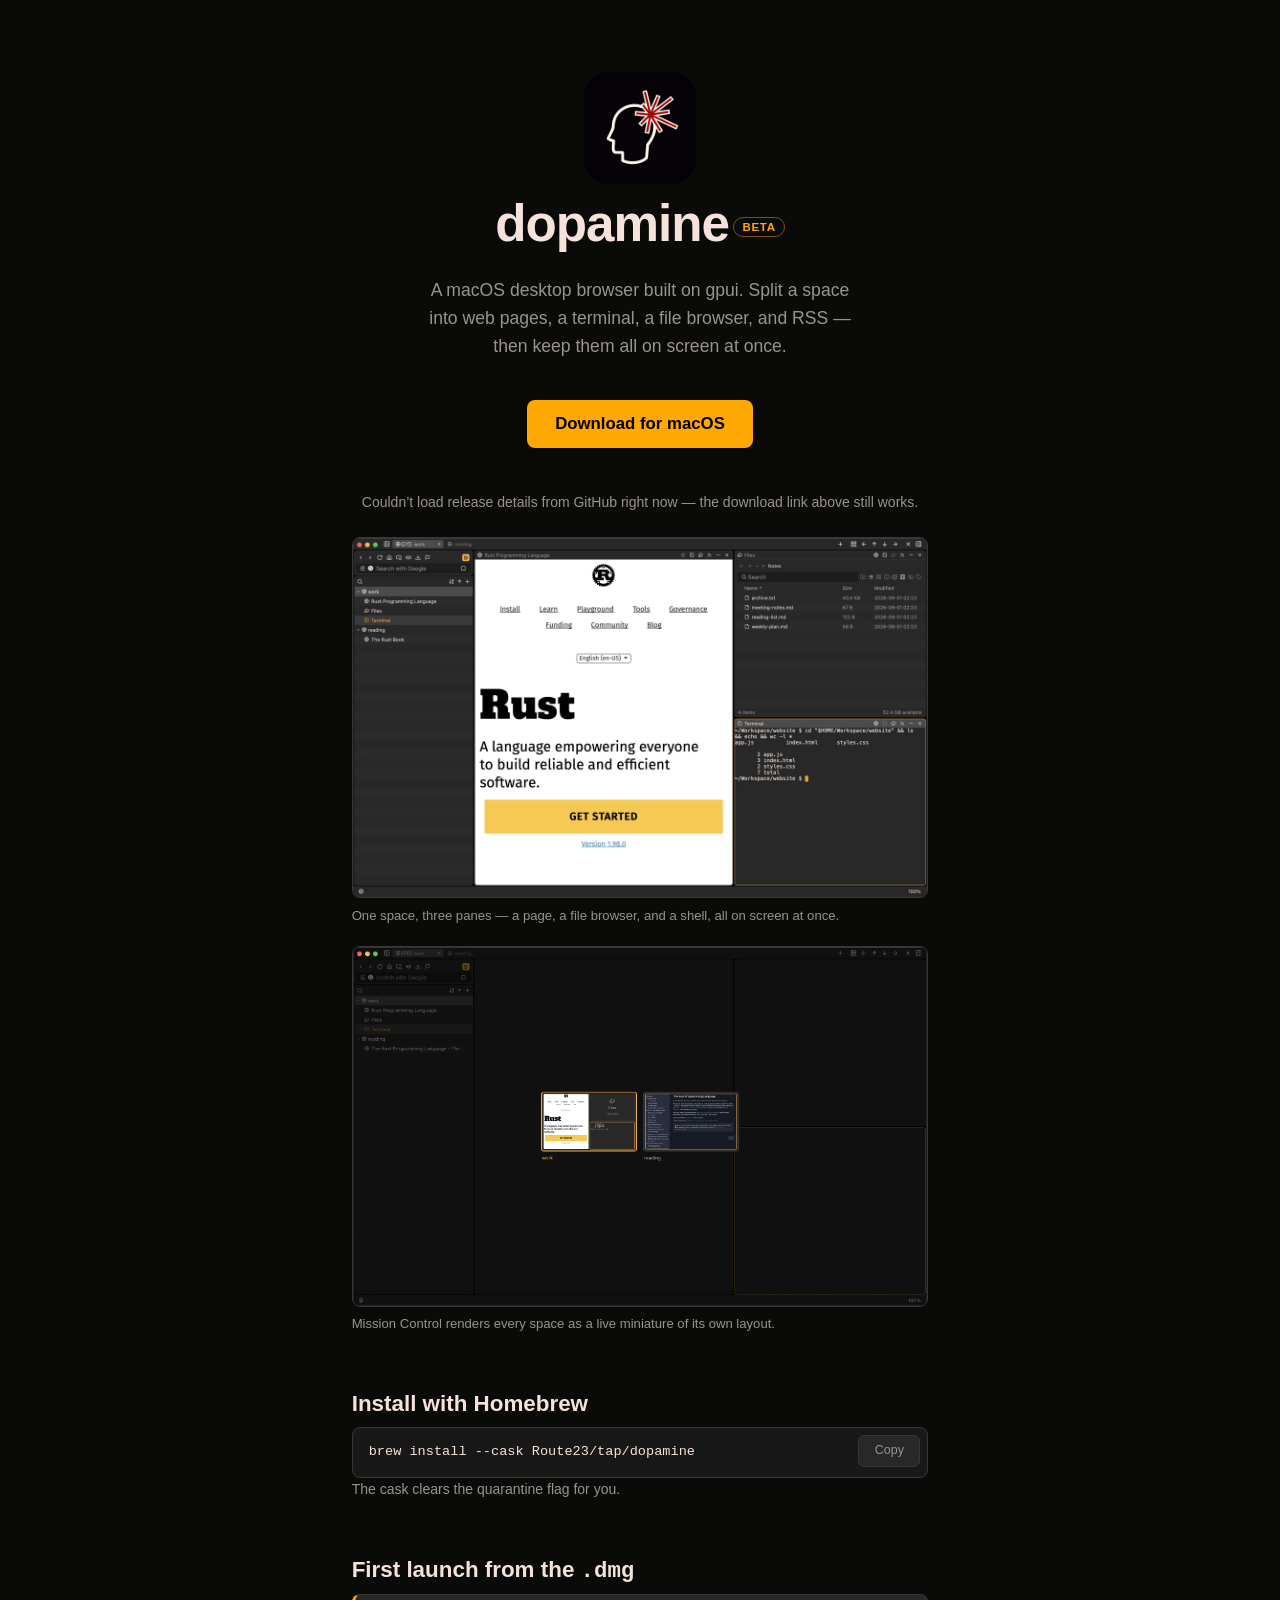
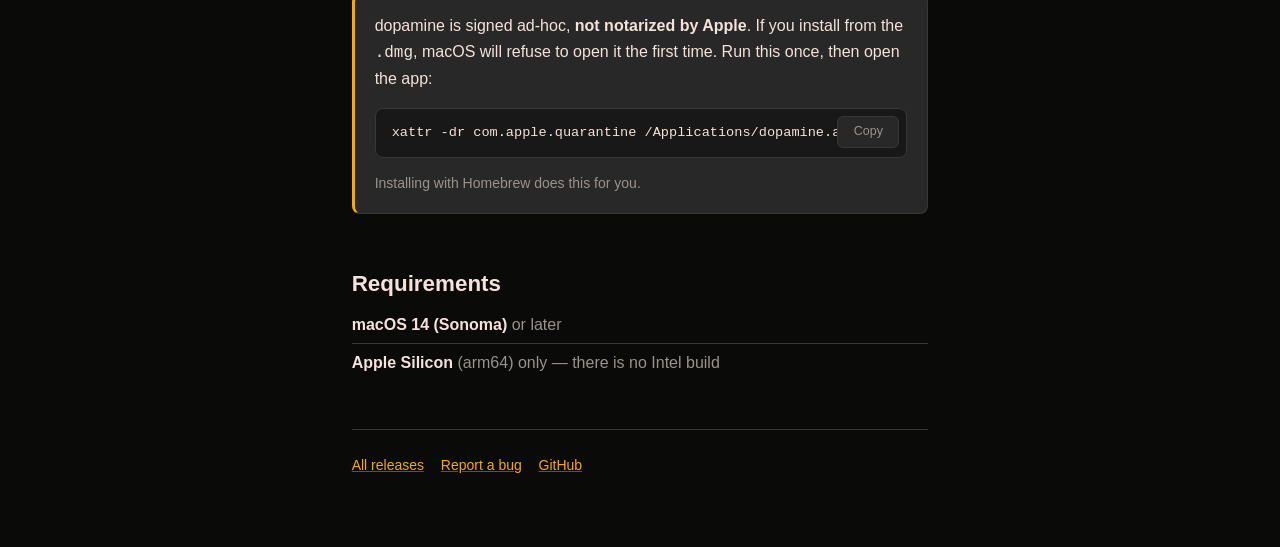
==== index.html @ 509b4db9 "配布サイトと README GitHub Pages で `main` / (root) から配る 2 ページ構成のサイト。 ビルド工程なし・依存なし・CDN なし —— origin の外へ出るリク" ====
<!DOCTYPE html>
<html lang="en">
<head>
<meta charset="utf-8">
<meta name="viewport" content="width=device-width, initial-scale=1">
<meta name="color-scheme" content="dark">
<title>dopamine — a macOS browser with panes, spaces, files, and a terminal</title>
<meta name="description" content="dopamine is a macOS desktop browser built on gpui. Split a space into web pages, a terminal, a file browser, and RSS. Apple Silicon, macOS 14+.">
<link rel="icon" href="./assets/favicon.png" sizes="64x64">
<link rel="apple-touch-icon" href="./assets/apple-touch-icon.png">
<meta property="og:title" content="dopamine">
<meta property="og:description" content="A macOS desktop browser built on gpui — split a space into web pages, a terminal, a file browser, and RSS.">
<meta property="og:image" content="https://route23.github.io/dopamine-releases/assets/dopamine.png">
<meta property="og:url" content="https://route23.github.io/dopamine-releases/">
<meta property="og:type" content="website">
<link rel="stylesheet" href="./assets/styles.css">
<script src="./assets/app.js" defer></script>
</head>
<body>

<main class="wrap">

  <header class="hero">
    <img class="hero__icon" src="./assets/dopamine.png" width="512" height="512" alt="">
    <h1>dopamine<span class="chip chip--beta">beta</span></h1>
    <p class="hero__tagline">
      A macOS desktop browser built on gpui. Split a space into web pages, a
      terminal, a file browser, and RSS — then keep them all on screen at once.
    </p>
  </header>

  <!--
    ダウンロードリンクは **ここに書いてある状態で既に動く**。
    assets/app.js は href とラベルを上書きするだけで、失敗しても
    このリンクはそのまま残る（JS 無効・レート制限・オフラインでも押せる）。
  -->
  <div class="download">
    <a id="download-primary" class="btn-primary"
       href="https://github.com/Route23/dopamine-releases/releases/latest">
      Download for macOS
    </a>
    <p id="download-meta" class="download__meta"></p>
    <p class="status" data-degraded-note hidden>
      Couldn’t load release details from GitHub right now — the download link above still works.
    </p>
  </div>

  <section class="shots">
    <figure>
      <img src="./assets/shots/panes.webp" width="2400" height="1500" loading="eager" decoding="async"
           alt="A dopamine window split into three panes: a web page showing rust-lang.org on the left, and on the right a file browser listing a Notes folder stacked above a terminal running a shell.">
      <figcaption>One space, three panes — a page, a file browser, and a shell, all on screen at once.</figcaption>
    </figure>
    <figure>
      <img src="./assets/shots/mission-control.webp" width="1800" height="1125" loading="lazy" decoding="async"
           alt="Mission Control in dopamine: two space cards side by side, each rendering a live miniature of its own pane layout.">
      <figcaption>Mission Control renders every space as a live miniature of its own layout.</figcaption>
    </figure>
  </section>

  <h2>Install with Homebrew</h2>
  <div class="cmd">
    <pre><code>brew install --cask Route23/tap/dopamine</code></pre>
    <button type="button" class="cmd__copy">Copy</button>
  </div>
  <p class="small muted">The cask clears the quarantine flag for you.</p>

  <h2>First launch from the <code>.dmg</code></h2>
  <div class="card callout">
    <p>
      dopamine is signed ad-hoc, <b>not notarized by Apple</b>. If you install
      from the <code>.dmg</code>, macOS will refuse to open it the first time.
      Run this once, then open the app:
    </p>
    <div class="cmd">
      <pre><code>xattr -dr com.apple.quarantine /Applications/dopamine.app</code></pre>
      <button type="button" class="cmd__copy">Copy</button>
    </div>
    <p class="small muted" style="margin-top:1em;margin-bottom:0">
      Installing with Homebrew does this for you.
    </p>
  </div>

  <h2>Requirements</h2>
  <ul class="reqs">
    <li><b>macOS 14 (Sonoma)</b> or later</li>
    <li><b>Apple Silicon</b> (arm64) only — there is no Intel build</li>
  </ul>

  <footer class="site-footer">
    <a href="./releases.html">All releases</a>
    <a href="https://github.com/Route23/dopamine-issues/issues">Report a bug</a>
    <a href="https://github.com/Route23/dopamine-releases">GitHub</a>
  </footer>

</main>

</body>
</html>
---- assets/styles.css ----
/* dopamine — distribution site
 *
 * 色は dopamine 本体の DOPAMINE_DARK（crates/core/src/palette.rs の THEMES[0]）
 * をそのまま写している。**値を勝手に変えないこと** —— 本体を変えたらここも直す。
 *
 * ダークに意図して振り切っている（prefers-color-scheme で分岐しない）。
 * DOPAMINE_DARK は本体の既定テーマそのものなので、明るいサイトが暗いアプリを
 * 案内するのは製品の見た目を偽ることになる。
 */

:root {
  color-scheme: dark;

  --window-bg:  #0a0a09;
  --surface:    #282828;
  --recessed:   #181818;
  --border:     #373736;
  --hover:      #3a3a3d;
  --fg:         #f5e2da;
  --muted-fg:   #9a938c;
  /* --dim-fg は --surface の上で 3.4:1 = AA 不合格。カードの中の本文には使わない。 */
  --dim-fg:     #7a7a77;
  --accent:     #ffa703;
  /* 本体の palette.rs が明記しているとおり **黒**。白ではない。 */
  --on-accent:  #000000;
  --accent-hover: color-mix(in srgb, var(--accent) 88%, #fff);

  --radius: 8px;
  --font: -apple-system, BlinkMacSystemFont, "Segoe UI", Roboto, Helvetica, Arial, sans-serif;
  --mono: ui-monospace, SFMono-Regular, Menlo, Consolas, monospace;
}

*, *::before, *::after { box-sizing: border-box; }

html { -webkit-text-size-adjust: 100%; }

body {
  margin: 0;
  background: var(--window-bg);
  color: var(--fg);
  font-family: var(--font);
  font-size: 16px;
  line-height: 1.6;
  -webkit-font-smoothing: antialiased;
}

/* 横スクロールを出さないための土台。 */
img, video, svg { max-width: 100%; height: auto; }
pre { overflow-x: auto; }

.wrap {
  max-width: 72ch;
  margin-inline: auto;
  padding-inline: clamp(16px, 4vw, 32px);
  padding-block: clamp(32px, 8vw, 72px);
}
.wrap--wide { max-width: 100ch; }

a { color: var(--accent); text-decoration-color: color-mix(in srgb, var(--accent) 45%, transparent); }
a:hover { text-decoration-color: var(--accent); }

:focus-visible { outline: 2px solid var(--accent); outline-offset: 2px; border-radius: 4px; }

h1, h2, h3 { line-height: 1.25; margin: 0 0 .4em; }
h1 { font-size: clamp(2.2rem, 7vw, 3.2rem); letter-spacing: -0.02em; }
h2 { font-size: 1.4rem; margin-top: 2.5em; }
h3 { font-size: 1.05rem; }
p  { margin: 0 0 1em; }

.muted { color: var(--muted-fg); }
.small { font-size: .875rem; }

/* ── hero ────────────────────────────────────────────────────────────── */

.hero { text-align: center; }
.hero__icon { width: 112px; height: 112px; border-radius: 24px; }
.hero__tagline { font-size: 1.1rem; color: var(--muted-fg); max-width: 46ch; margin-inline: auto; }

.chip {
  display: inline-block;
  font-size: .72rem;
  font-weight: 600;
  letter-spacing: .06em;
  text-transform: uppercase;
  padding: 2px 8px;
  border-radius: 999px;
  border: 1px solid var(--border);
  color: var(--muted-fg);
  vertical-align: middle;
  margin-inline-start: .4em;
}
.chip--beta { color: var(--accent); border-color: color-mix(in srgb, var(--accent) 45%, transparent); }

/* ── download ────────────────────────────────────────────────────────── */

.download { text-align: center; margin-block: 2.5rem 1rem; }

.btn-primary {
  display: inline-flex;
  align-items: center;
  justify-content: center;
  gap: .5em;
  min-height: 48px;
  padding: 0 28px;
  border-radius: var(--radius);
  background: var(--accent);
  color: var(--on-accent);
  font-size: 1.05rem;
  font-weight: 600;
  text-decoration: none;
  transition: background 120ms ease;
}
.btn-primary:hover { background: var(--accent-hover); text-decoration: none; }

.download__meta { margin-top: .7em; font-size: .85rem; color: var(--muted-fg); min-height: 1.4em; }

/* ── code + copy ─────────────────────────────────────────────────────── */

.cmd { position: relative; }
.cmd pre {
  margin: 0;
  padding: 14px 16px;
  padding-inline-end: 84px;
  background: var(--recessed);
  border: 1px solid var(--border);
  border-radius: var(--radius);
  font-family: var(--mono);
  font-size: .85rem;
  line-height: 1.5;
  overflow-wrap: anywhere;
}
.cmd__copy {
  position: absolute;
  top: 8px;
  inset-inline-end: 8px;
  min-height: 32px;
  min-width: 62px;
  padding: 0 10px;
  border-radius: 6px;
  border: 1px solid var(--border);
  background: var(--surface);
  color: var(--muted-fg);
  font: inherit;
  font-size: .78rem;
  cursor: pointer;
  transition: background 120ms ease, color 120ms ease;
}
.cmd__copy:hover { background: var(--hover); color: var(--fg); }

/* ── cards / callouts ────────────────────────────────────────────────── */

.card {
  background: var(--surface);
  border: 1px solid var(--border);
  border-radius: var(--radius);
  padding: 18px 20px;
}
.card h2, .card h3 { margin-top: 0; }
/* カードの中の二次テキストは --muted-fg。--dim-fg は --surface 上で AA に届かない。 */
.card .muted { color: var(--muted-fg); }

.callout { border-inline-start: 3px solid var(--accent); }

/* ── screenshots ─────────────────────────────────────────────────────── */

.shots { display: grid; gap: 20px; margin-block: 1.5rem; }
.shots--pair { grid-template-columns: repeat(auto-fit, minmax(280px, 1fr)); }
figure { margin: 0; }
figure img {
  display: block;
  width: 100%;
  border-radius: var(--radius);
  border: 1px solid var(--border);
  background: var(--recessed);
}
figcaption { margin-top: .5em; font-size: .82rem; color: var(--muted-fg); }

/* ── requirements ────────────────────────────────────────────────────── */

.reqs { list-style: none; margin: 0; padding: 0; }
.reqs li { padding: .35em 0; border-bottom: 1px solid var(--border); color: var(--muted-fg); }
.reqs li:last-child { border-bottom: 0; }
.reqs b { color: var(--fg); font-weight: 600; }

/* ── releases ────────────────────────────────────────────────────────── */

.releases { list-style: none; margin: 0; padding: 0; }
.releases > li { margin-bottom: 28px; }

.release__head { display: flex; flex-wrap: wrap; align-items: baseline; gap: .6em; }
.release__head h2 { margin: 0; font-size: 1.25rem; }
.release__notes { margin-top: 1em; font-size: .93rem; }
.release__notes h1, .release__notes h2, .release__notes h3 { font-size: 1rem; margin: 1.2em 0 .4em; }
.release__notes pre {
  padding: 12px 14px;
  background: var(--recessed);
  border: 1px solid var(--border);
  border-radius: 6px;
  font-family: var(--mono);
  font-size: .82rem;
}
.release__notes code { font-family: var(--mono); font-size: .88em; }
.release__notes :not(pre) > code {
  background: var(--recessed);
  padding: 1px 5px;
  border-radius: 4px;
}
.notes-raw { white-space: pre-wrap; }

.release__dl { display: inline-block; margin-top: 1em; font-size: .9rem; }

/* ── footer / nav ────────────────────────────────────────────────────── */

.topnav { padding: 20px clamp(16px, 4vw, 32px) 0; }
.topnav a { font-size: .9rem; }

.site-footer {
  border-top: 1px solid var(--border);
  margin-top: 3rem;
  padding-top: 1.5rem;
  font-size: .875rem;
  color: var(--muted-fg);
  display: flex;
  flex-wrap: wrap;
  gap: 1.2em;
}

.status { color: var(--muted-fg); font-size: .875rem; }

@media (prefers-reduced-motion: reduce) {
  * { transition: none !important; animation: none !important; }
}
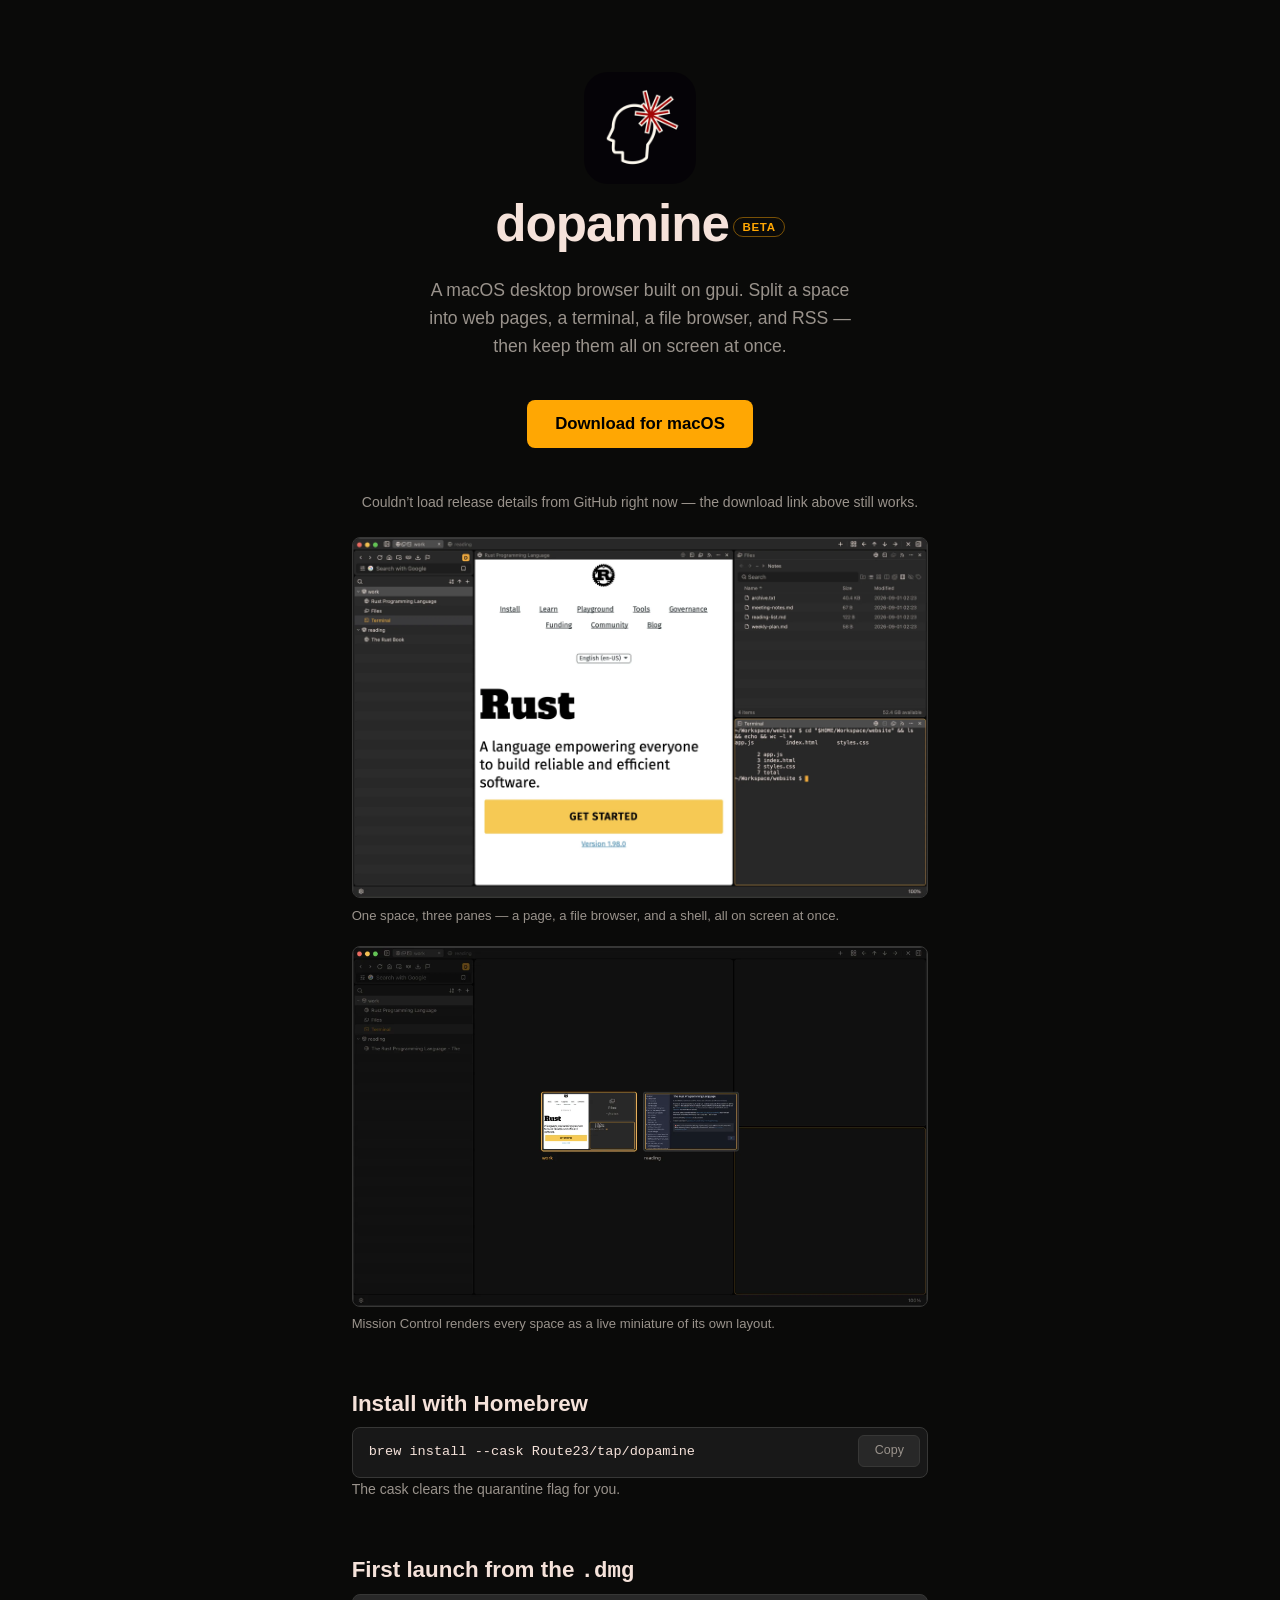
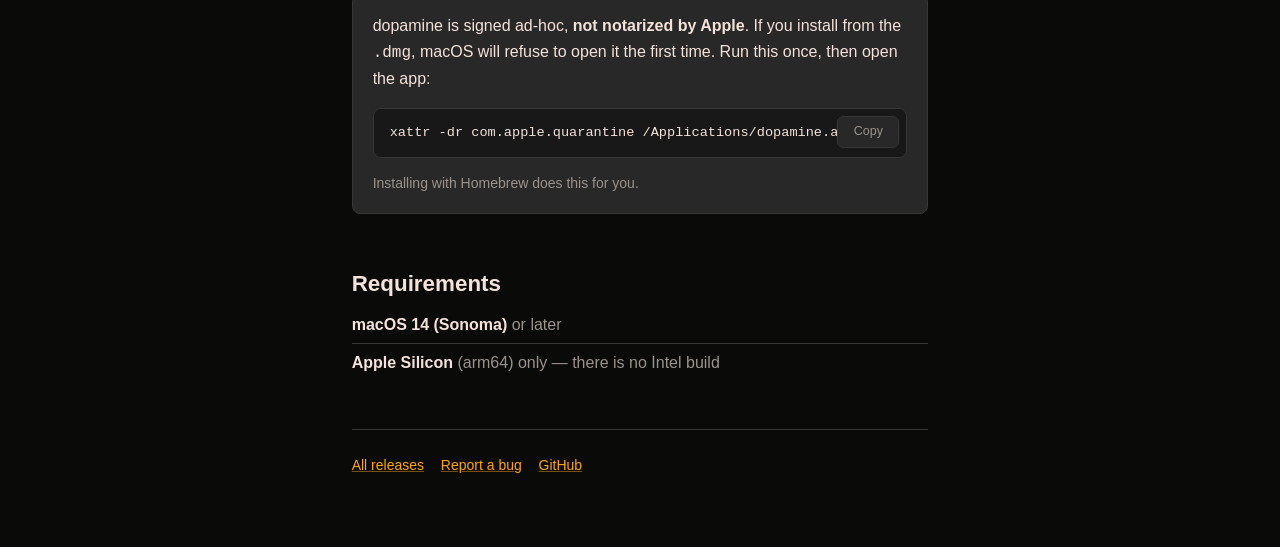
==== commit 19f40d19: "quarantine のカードから左の黄色いボーダーを外す `.callout`（`border-inline-start: 3px solid var(--accent)`）をやめて、 他と同じ素の" ====
--- a/index.html
+++ b/index.html
@@ -66,7 +66,7 @@
   <p class="small muted">The cask clears the quarantine flag for you.</p>
 
   <h2>First launch from the <code>.dmg</code></h2>
-  <div class="card callout">
+  <div class="card">
     <p>
       dopamine is signed ad-hoc, <b>not notarized by Apple</b>. If you install
       from the <code>.dmg</code>, macOS will refuse to open it the first time.
--- a/assets/styles.css
+++ b/assets/styles.css
@@ -147,7 +147,7 @@
 }
 .cmd__copy:hover { background: var(--hover); color: var(--fg); }
 
-/* ── cards / callouts ────────────────────────────────────────────────── */
+/* ── cards ───────────────────────────────────────────────────────────── */
 
 .card {
   background: var(--surface);
@@ -158,8 +158,6 @@
 .card h2, .card h3 { margin-top: 0; }
 /* カードの中の二次テキストは --muted-fg。--dim-fg は --surface 上で AA に届かない。 */
 .card .muted { color: var(--muted-fg); }
-
-.callout { border-inline-start: 3px solid var(--accent); }
 
 /* ── screenshots ─────────────────────────────────────────────────────── */
 
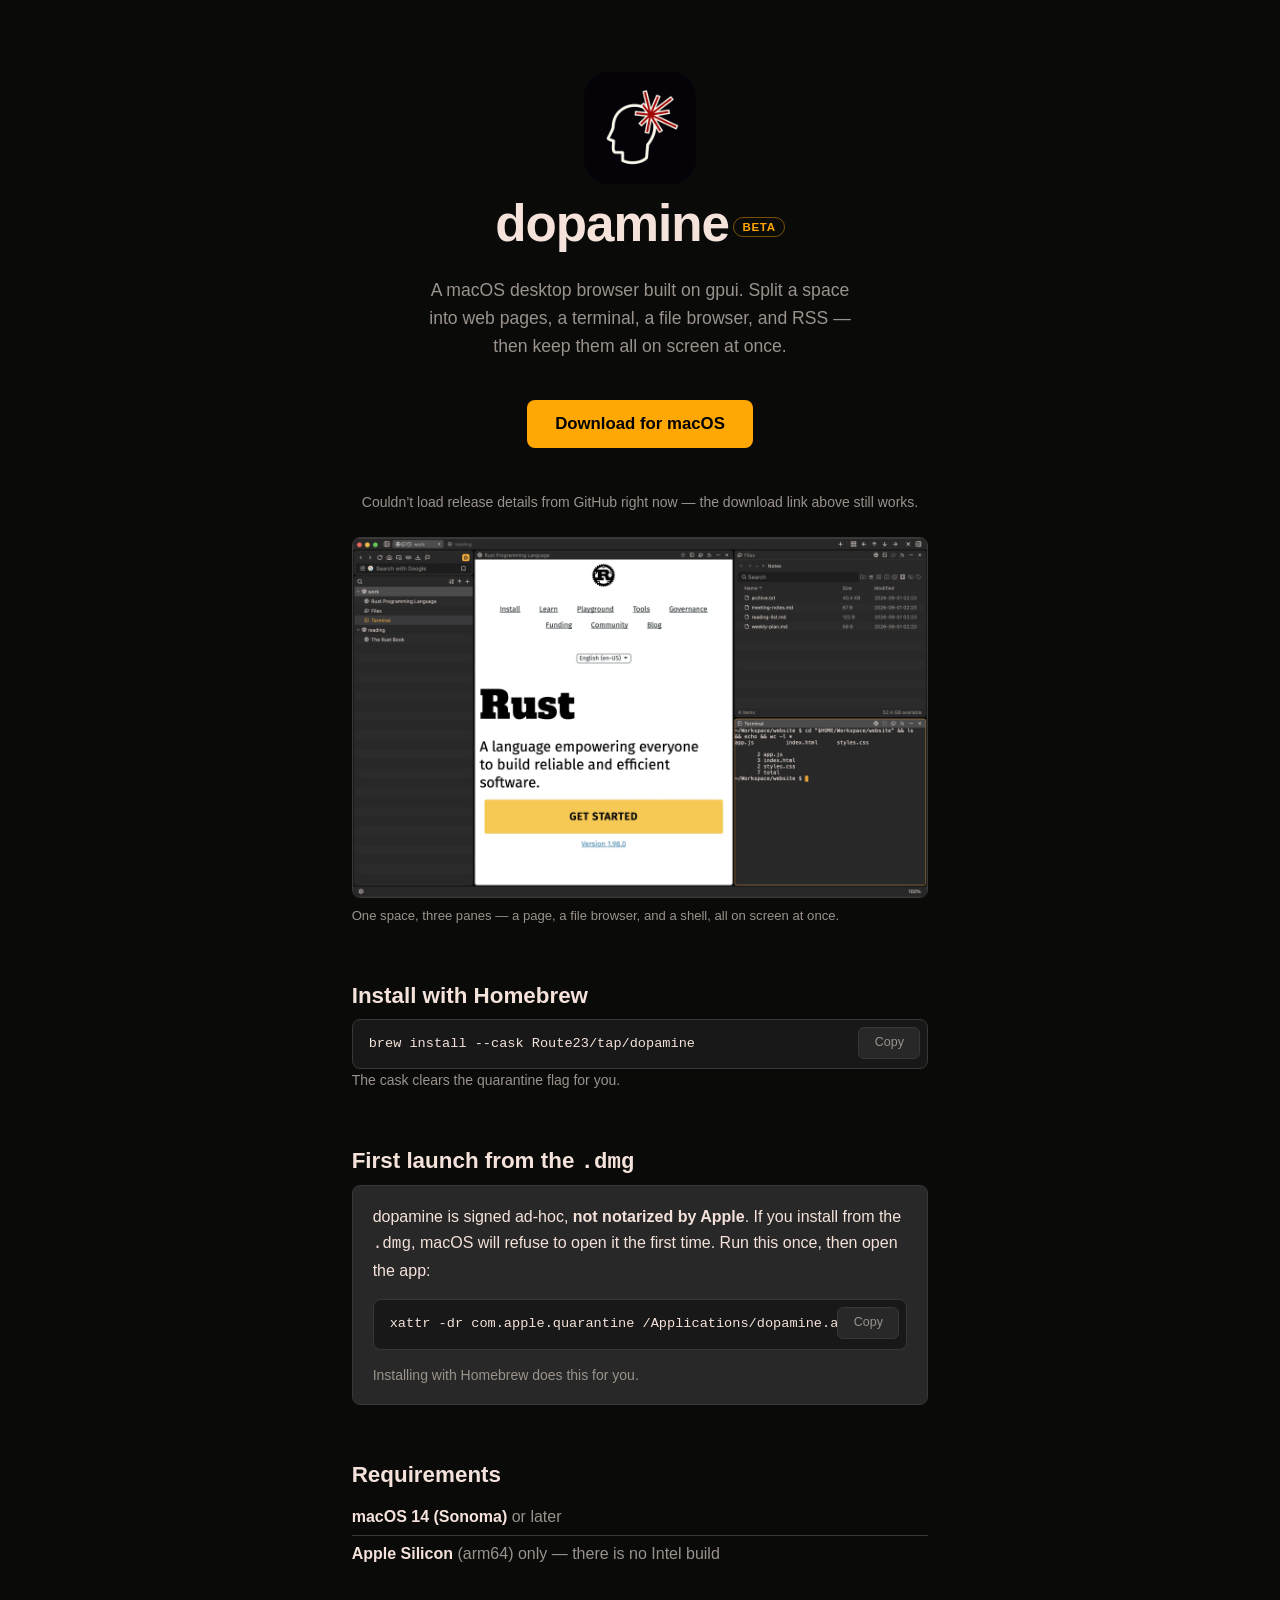
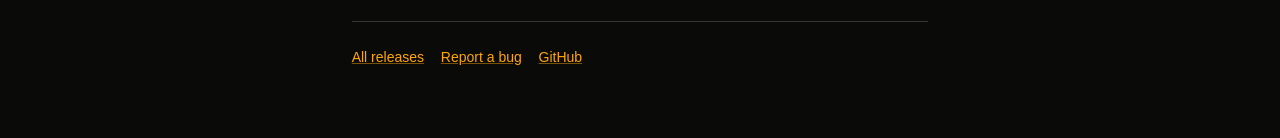
==== commit b9067307: "Mission Control のスクリーンショットを外す オーバーレイの裏にペイン枠のボーダーが薄く残って見える絵で、製品の顔に 置くには弱かった（Mission Control は中身の pain" ====
--- a/index.html
+++ b/index.html
@@ -51,11 +51,6 @@
            alt="A dopamine window split into three panes: a web page showing rust-lang.org on the left, and on the right a file browser listing a Notes folder stacked above a terminal running a shell.">
       <figcaption>One space, three panes — a page, a file browser, and a shell, all on screen at once.</figcaption>
     </figure>
-    <figure>
-      <img src="./assets/shots/mission-control.webp" width="1800" height="1125" loading="lazy" decoding="async"
-           alt="Mission Control in dopamine: two space cards side by side, each rendering a live miniature of its own pane layout.">
-      <figcaption>Mission Control renders every space as a live miniature of its own layout.</figcaption>
-    </figure>
   </section>
 
   <h2>Install with Homebrew</h2>
--- a/assets/styles.css
+++ b/assets/styles.css
@@ -162,7 +162,6 @@
 /* ── screenshots ─────────────────────────────────────────────────────── */
 
 .shots { display: grid; gap: 20px; margin-block: 1.5rem; }
-.shots--pair { grid-template-columns: repeat(auto-fit, minmax(280px, 1fr)); }
 figure { margin: 0; }
 figure img {
   display: block;
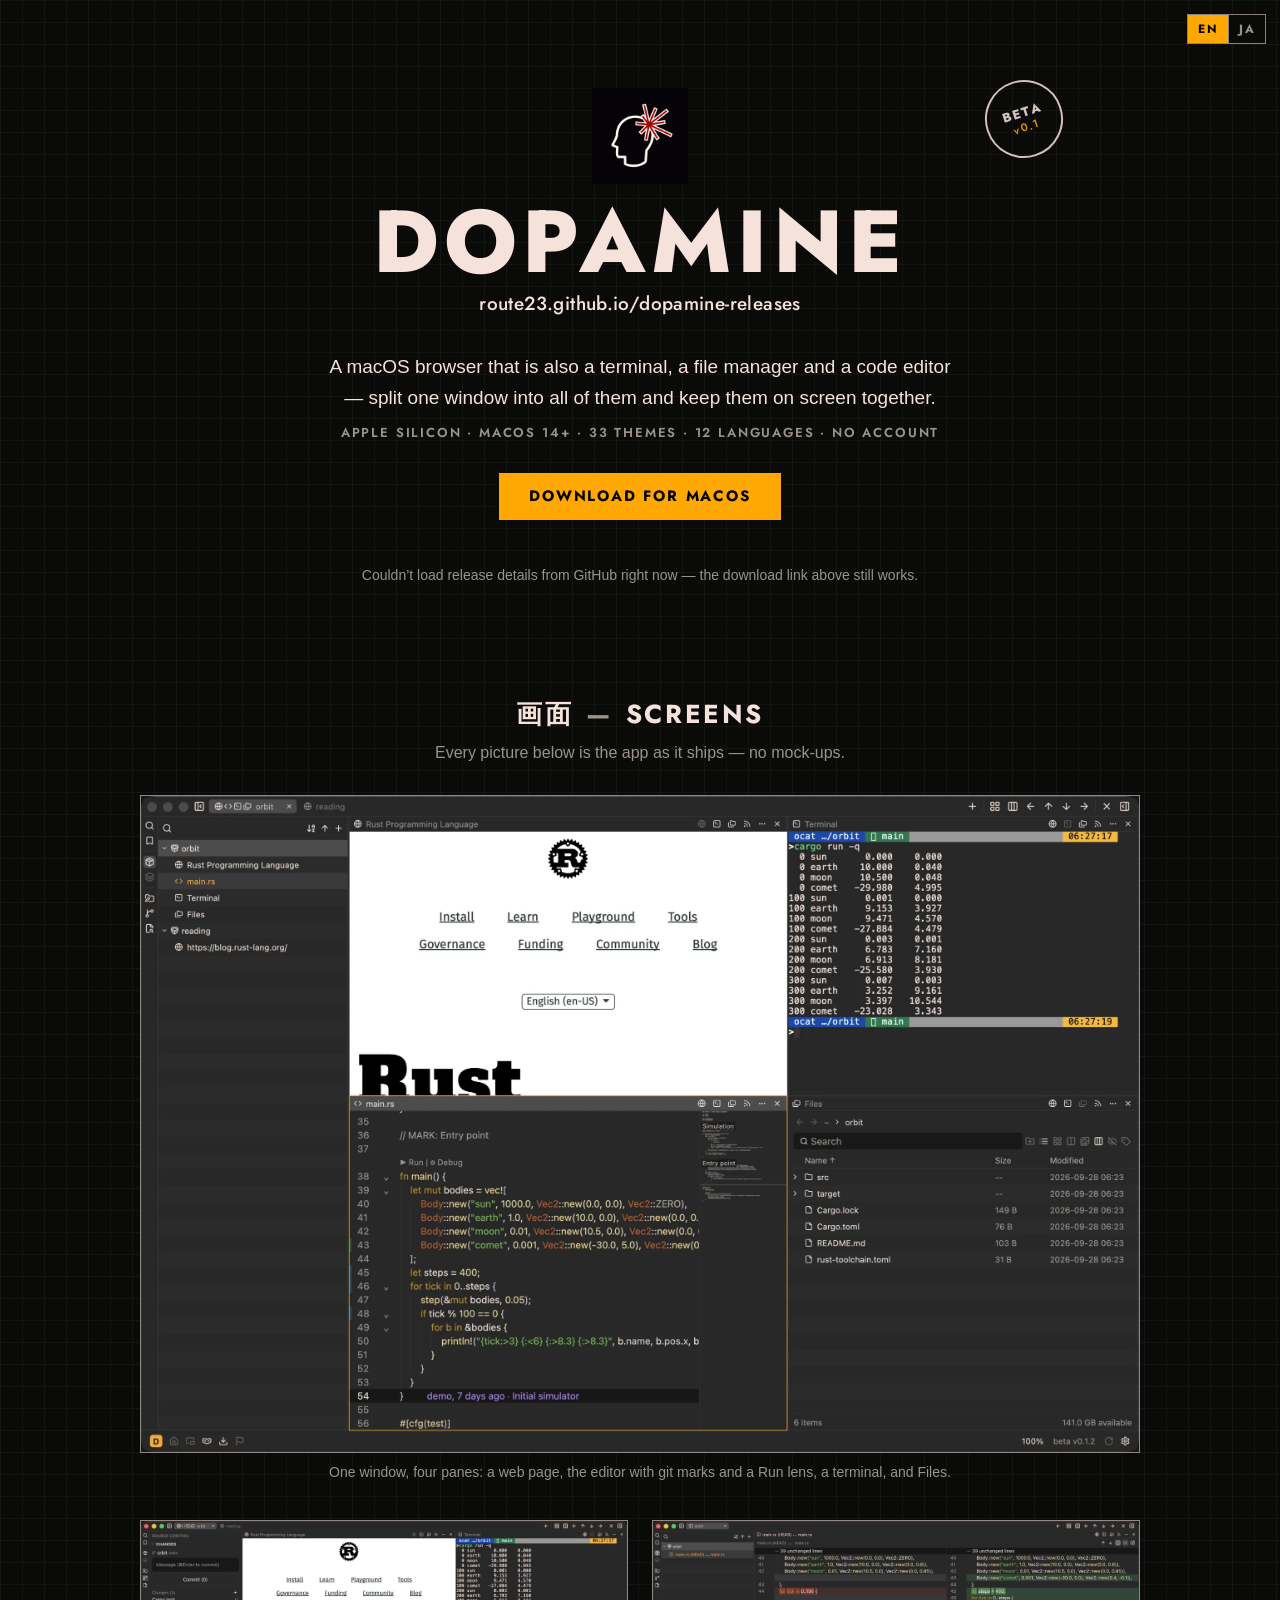
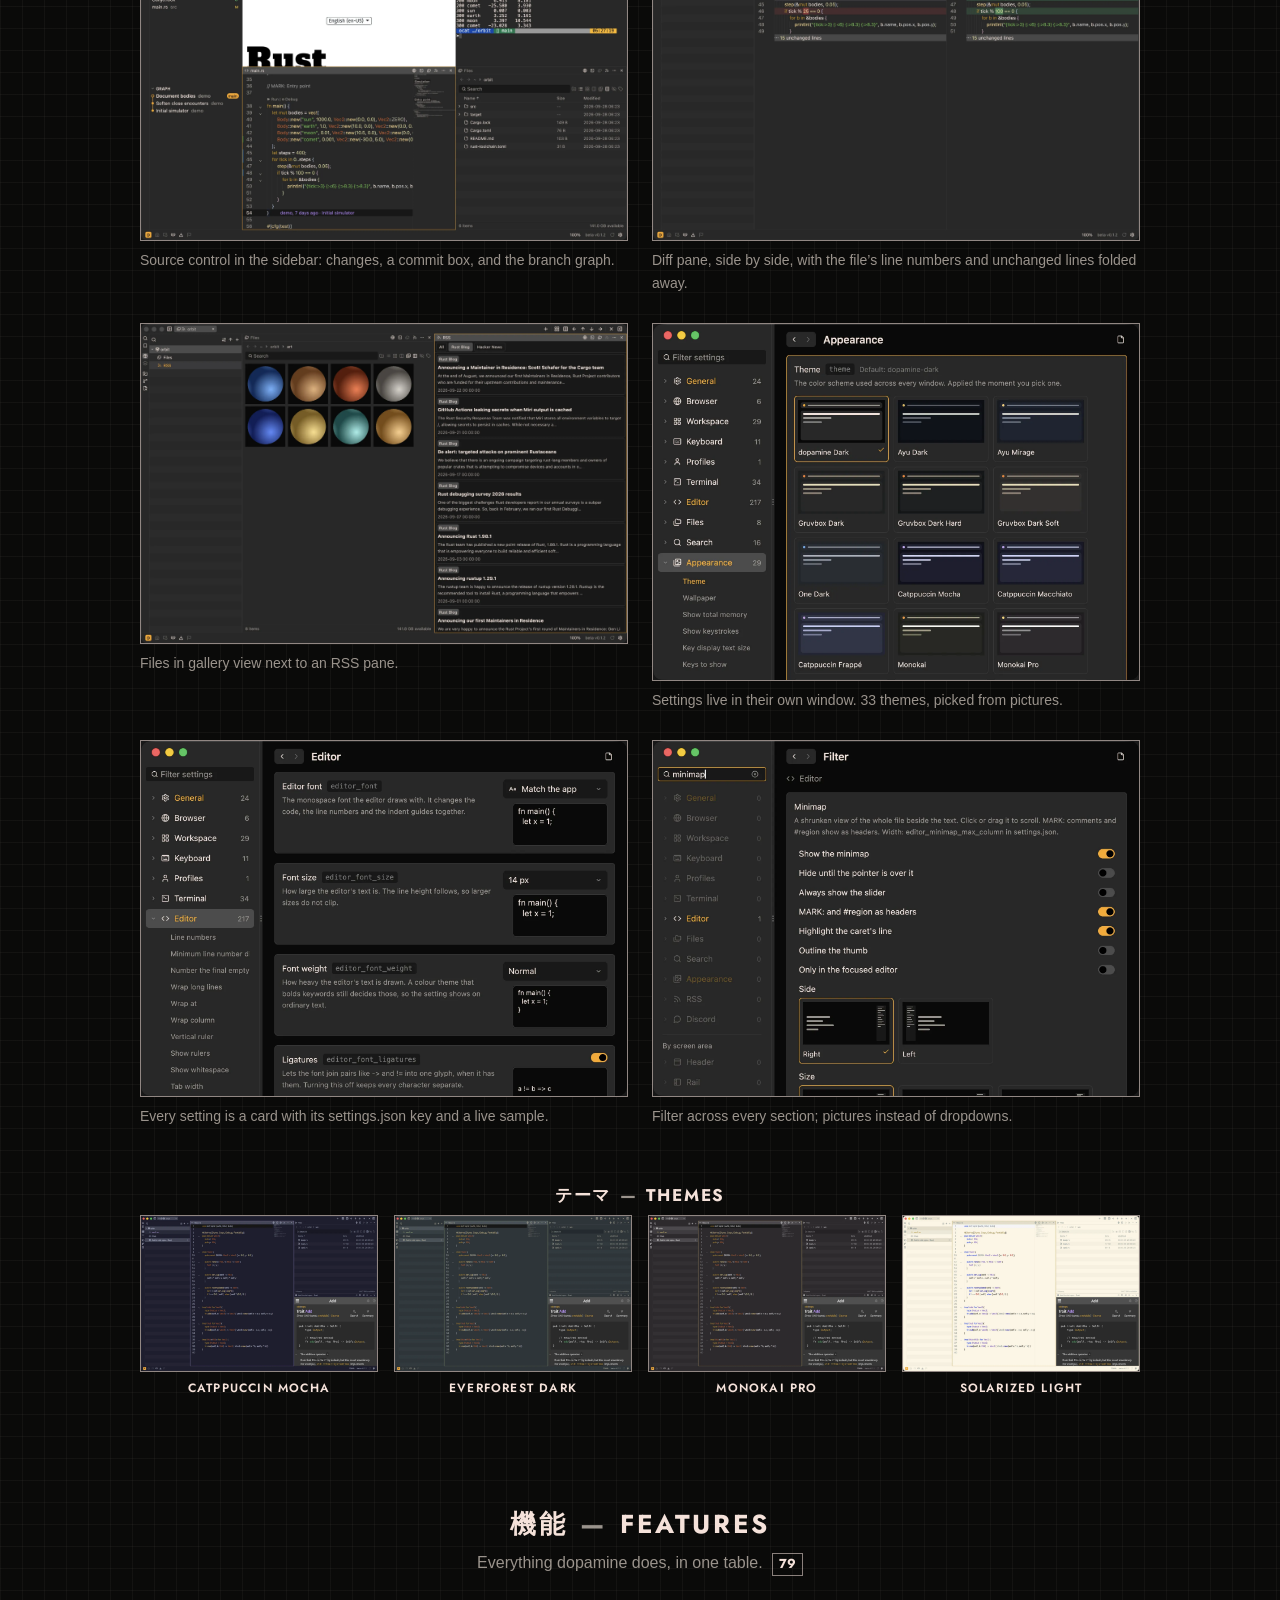
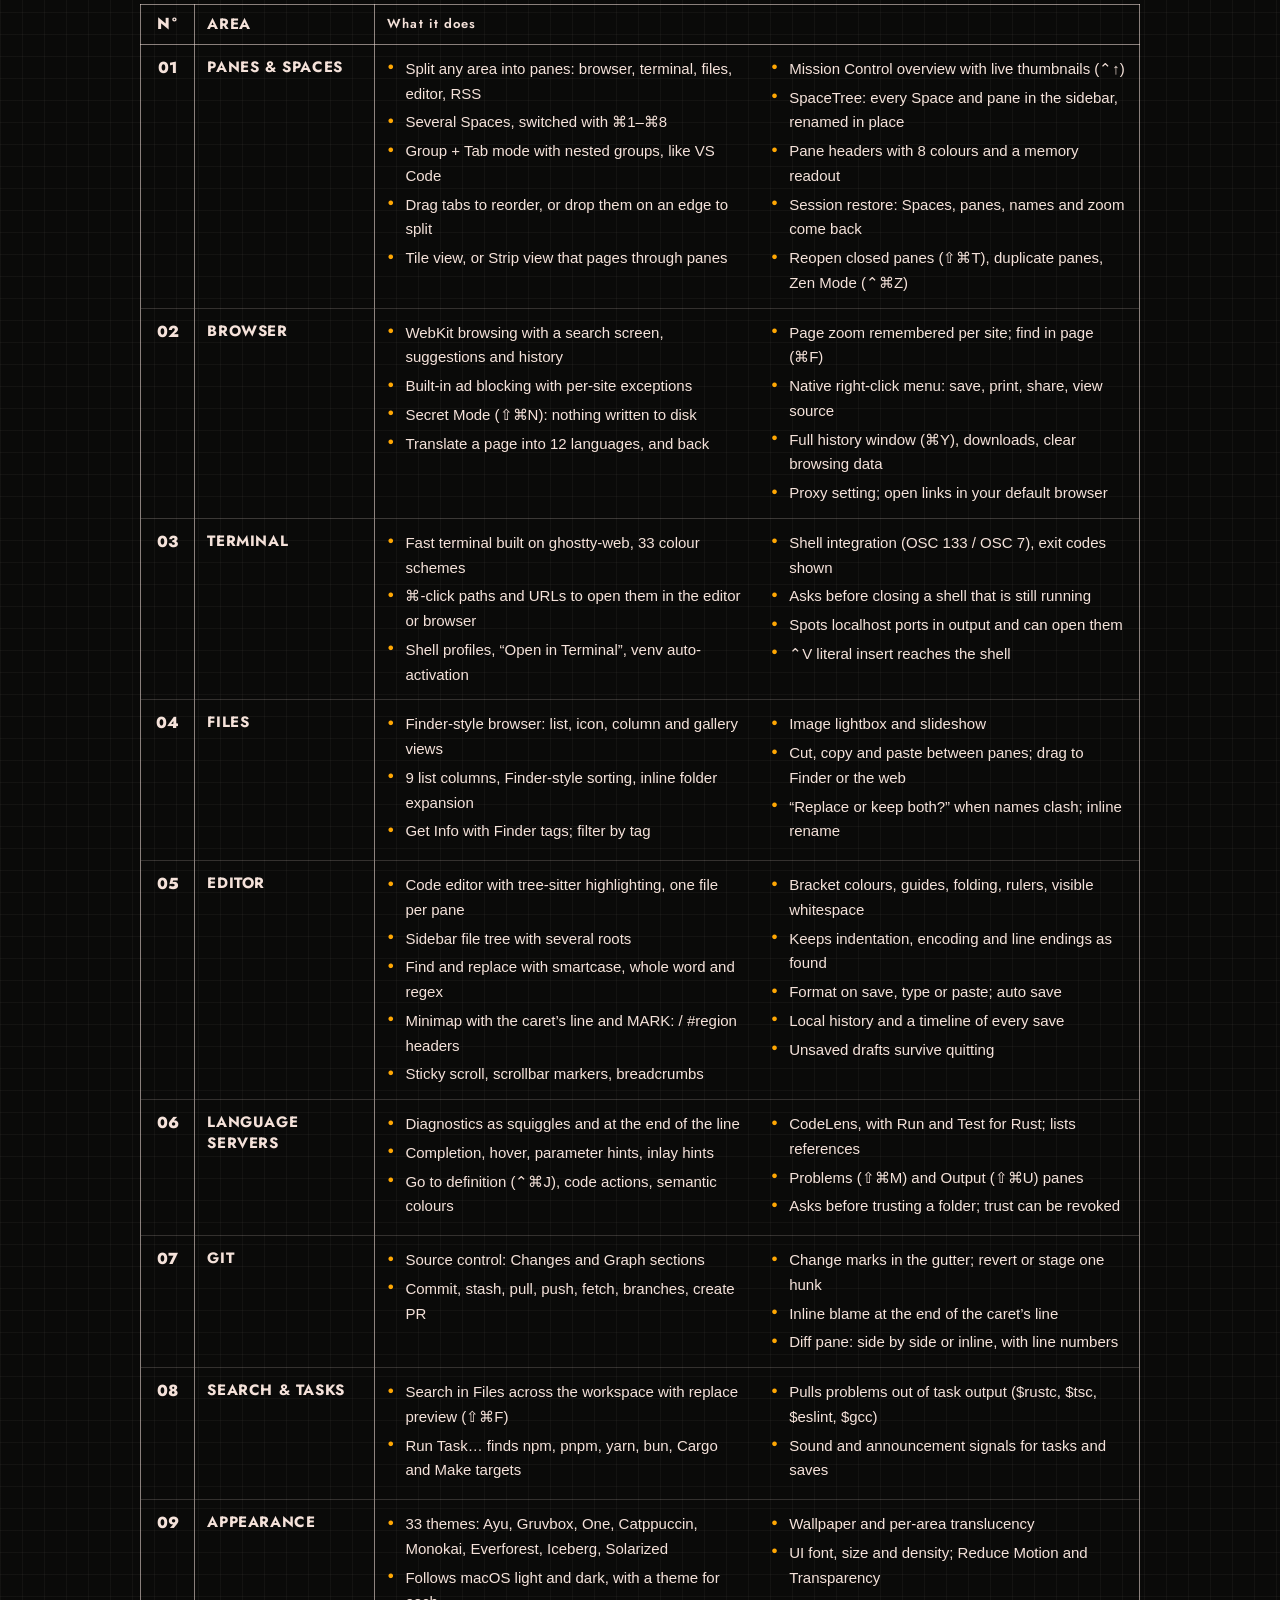
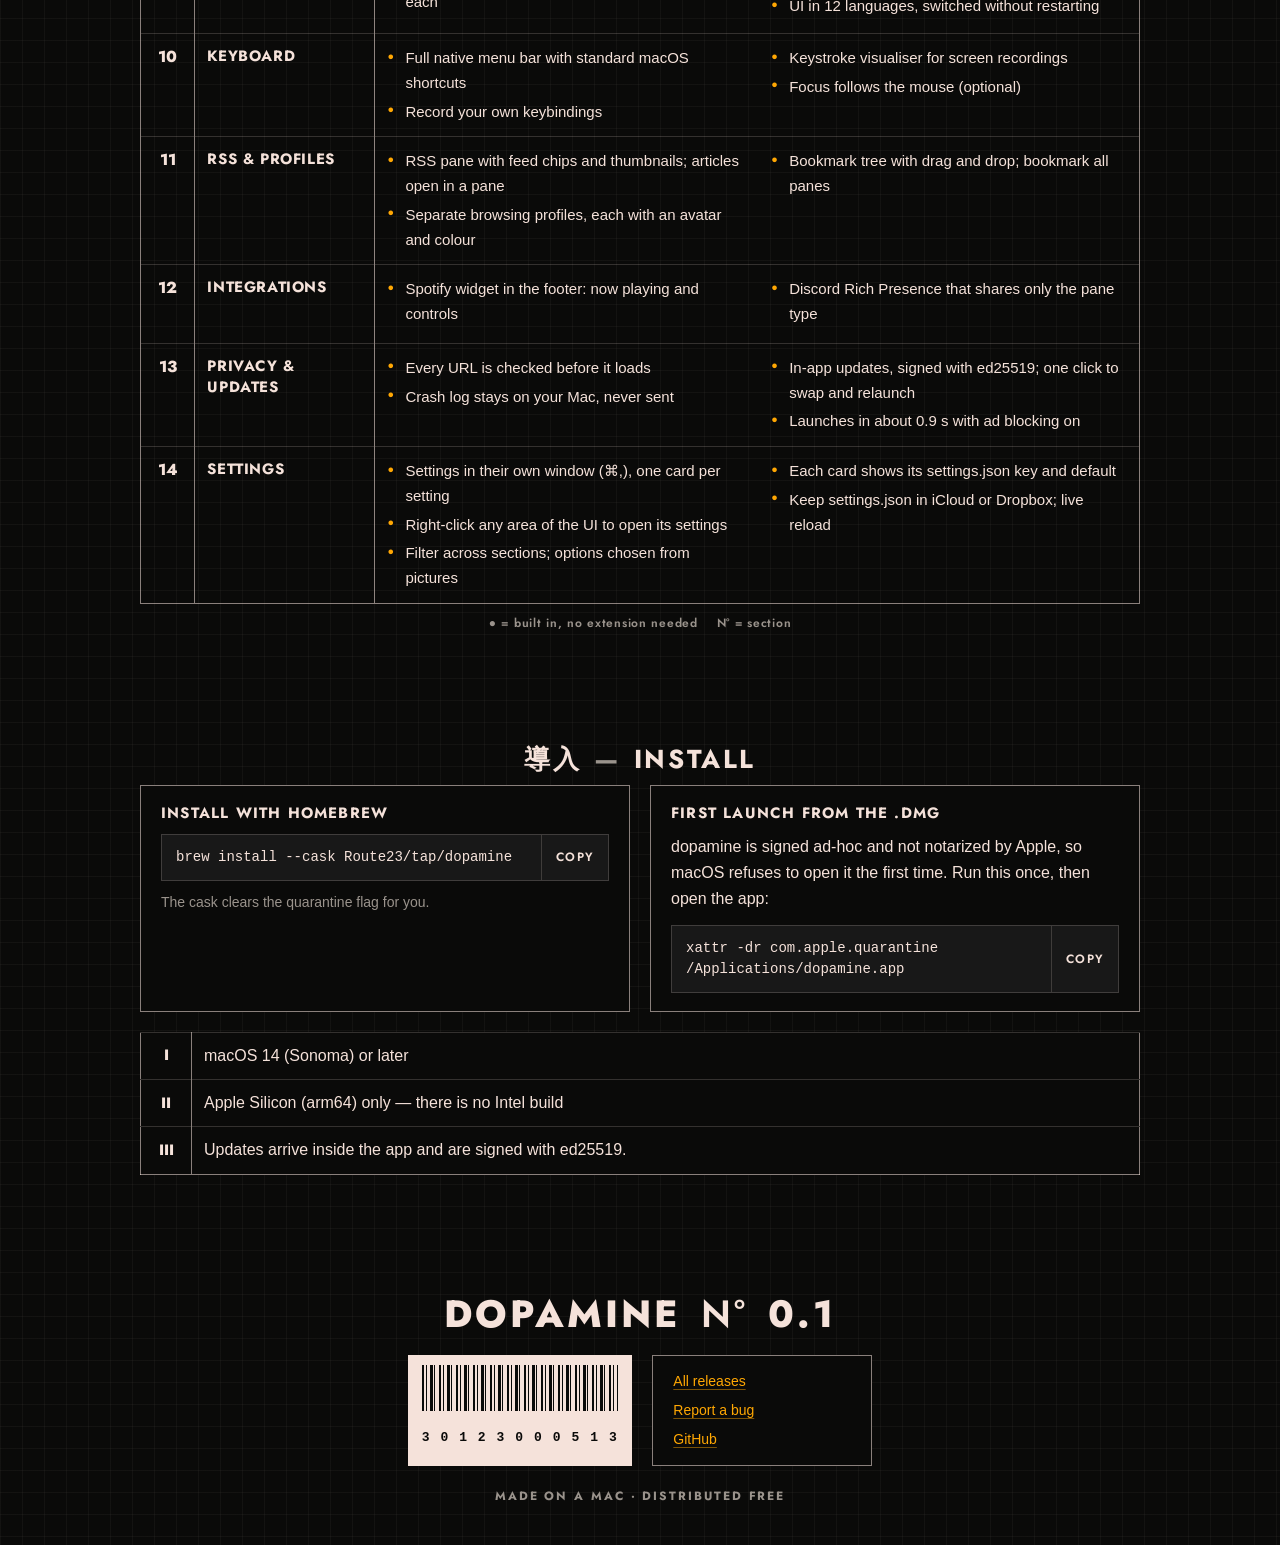
==== commit 7fd03dc0: "サイトを作り直す（Route23/dopamine#513）: Rhodia 風・日英切り替え・機能の全量・スクショ 11 枚 - 見た目: 黒地・方眼・太いジオメトリック体（Jost）・罫線の仕様表" ====
--- a/index.html
+++ b/index.html
@@ -1,94 +1,112 @@
 <!DOCTYPE html>
+<!-- 生成物（tools/gen.py）。手で直さない。文言は tools/content.py。 -->
 <html lang="en">
 <head>
 <meta charset="utf-8">
 <meta name="viewport" content="width=device-width, initial-scale=1">
 <meta name="color-scheme" content="dark">
-<title>dopamine — a macOS browser with panes, spaces, files, and a terminal</title>
-<meta name="description" content="dopamine is a macOS desktop browser built on gpui. Split a space into web pages, a terminal, a file browser, and RSS. Apple Silicon, macOS 14+.">
+<title>dopamine — a macOS browser with panes, a terminal, files and an editor</title>
+<meta name="description" content="A macOS browser that is also a terminal, a file manager and a code editor — split one window into all of them and keep them on screen together.">
 <link rel="icon" href="./assets/favicon.png" sizes="64x64">
 <link rel="apple-touch-icon" href="./assets/apple-touch-icon.png">
 <meta property="og:title" content="dopamine">
-<meta property="og:description" content="A macOS desktop browser built on gpui — split a space into web pages, a terminal, a file browser, and RSS.">
-<meta property="og:image" content="https://route23.github.io/dopamine-releases/assets/dopamine.png">
+<meta property="og:description" content="A macOS browser that is also a terminal, a file manager and a code editor — split one window into all of them and keep them on screen together.">
+<meta property="og:image" content="https://route23.github.io/dopamine-releases/assets/shots/workspace.webp">
 <meta property="og:url" content="https://route23.github.io/dopamine-releases/">
 <meta property="og:type" content="website">
+<link rel="preconnect" href="https://fonts.googleapis.com">
+<link rel="preconnect" href="https://fonts.gstatic.com" crossorigin>
+<link rel="stylesheet" href="https://fonts.googleapis.com/css2?family=Jost:wght@500;600;700;800&display=swap">
 <link rel="stylesheet" href="./assets/styles.css">
+<script src="./assets/i18n.js" defer></script>
+<script src="./assets/site.js" defer></script>
 <script src="./assets/app.js" defer></script>
 </head>
 <body>
 
-<main class="wrap">
+<nav class="lang" aria-label="Language">
+  <button type="button" data-lang="en" aria-pressed="true">EN</button><button type="button" data-lang="ja" aria-pressed="false">JA</button>
+</nav>
 
-  <header class="hero">
-    <img class="hero__icon" src="./assets/dopamine.png" width="512" height="512" alt="">
-    <h1>dopamine<span class="chip chip--beta">beta</span></h1>
-    <p class="hero__tagline">
-      A macOS desktop browser built on gpui. Split a space into web pages, a
-      terminal, a file browser, and RSS — then keep them all on screen at once.
-    </p>
+<main class="sheet">
+
+  <header class="mast">
+    <span class="stamp" aria-hidden="true"><span>BETA</span><span>v0.1</span></span>
+    <img class="mast__icon" src="./assets/dopamine.png" width="512" height="512" alt="">
+    <h1 class="wordmark">dopamine</h1>
+    <p class="mast__url">route23.github.io/dopamine-releases</p>
+    <p class="mast__tagline" data-i18n="tagline">A macOS browser that is also a terminal, a file manager and a code editor — split one window into all of them and keep them on screen together.</p>
+    <p class="mast__spec" data-i18n="spec">Apple Silicon · macOS 14+ · 33 themes · 12 languages · no account</p>
+    <!--
+      ダウンロードリンクは **ここに書いてある状態で既に動く**。
+      assets/app.js は href とラベルを上書きするだけで、失敗しても
+      このリンクはそのまま残る（JS 無効・レート制限・オフラインでも押せる）。
+    -->
+    <div class="download">
+      <a id="download-primary" class="btn" href="https://github.com/Route23/dopamine-releases/releases/latest" data-i18n="download">Download for macOS</a>
+      <p id="download-meta" class="download__meta"></p>
+      <p class="status" data-degraded-note hidden><span data-i18n="degraded">Couldn’t load release details from GitHub right now — the download link above still works.</span></p>
+    </div>
   </header>
 
-  <!--
-    ダウンロードリンクは **ここに書いてある状態で既に動く**。
-    assets/app.js は href とラベルを上書きするだけで、失敗しても
-    このリンクはそのまま残る（JS 無効・レート制限・オフラインでも押せる）。
-  -->
-  <div class="download">
-    <a id="download-primary" class="btn-primary"
-       href="https://github.com/Route23/dopamine-releases/releases/latest">
-      Download for macOS
-    </a>
-    <p id="download-meta" class="download__meta"></p>
-    <p class="status" data-degraded-note hidden>
-      Couldn’t load release details from GitHub right now — the download link above still works.
-    </p>
-  </div>
-
-  <section class="shots">
-    <figure>
-      <img src="./assets/shots/panes.webp" width="2400" height="1500" loading="eager" decoding="async"
-           alt="A dopamine window split into three panes: a web page showing rust-lang.org on the left, and on the right a file browser listing a Notes folder stacked above a terminal running a shell.">
-      <figcaption>One space, three panes — a page, a file browser, and a shell, all on screen at once.</figcaption>
-    </figure>
+  <section id="screens" class="block">
+    <h2 class="bi"><span lang="ja">画面</span><span class="bi__sep">—</span><span lang="en">SCREENS</span></h2>
+    <p class="lead" data-i18n="screens.lead">Every picture below is the app as it ships — no mock-ups.</p>
+    <figure class="shot shot--big"><button type="button" class="shot__zoom" data-full="./assets/shots/workspace.webp" aria-label="Enlarge"><img src="./assets/shots/workspace.webp" width="2400" height="1577" loading="eager" decoding="async" alt="One window, four panes: a web page, the editor with git marks and a Run lens, a terminal, and Files." data-i18n-alt="shot.workspace"></button><figcaption><span data-i18n="shot.workspace">One window, four panes: a web page, the editor with git marks and a Run lens, a terminal, and Files.</span></figcaption></figure>
+    <div class="shots"><figure class="shot"><button type="button" class="shot__zoom" data-full="./assets/shots/source-control.webp" aria-label="Enlarge"><img src="./assets/shots/source-control.webp" width="2400" height="1577" loading="lazy" decoding="async" alt="Source control in the sidebar: changes, a commit box, and the branch graph." data-i18n-alt="shot.source-control"></button><figcaption><span data-i18n="shot.source-control">Source control in the sidebar: changes, a commit box, and the branch graph.</span></figcaption></figure><figure class="shot"><button type="button" class="shot__zoom" data-full="./assets/shots/diff.webp" aria-label="Enlarge"><img src="./assets/shots/diff.webp" width="2400" height="1577" loading="lazy" decoding="async" alt="Diff pane, side by side, with the file’s line numbers and unchanged lines folded away." data-i18n-alt="shot.diff"></button><figcaption><span data-i18n="shot.diff">Diff pane, side by side, with the file’s line numbers and unchanged lines folded away.</span></figcaption></figure><figure class="shot"><button type="button" class="shot__zoom" data-full="./assets/shots/files-rss.webp" aria-label="Enlarge"><img src="./assets/shots/files-rss.webp" width="2400" height="1577" loading="lazy" decoding="async" alt="Files in gallery view next to an RSS pane." data-i18n-alt="shot.files-rss"></button><figcaption><span data-i18n="shot.files-rss">Files in gallery view next to an RSS pane.</span></figcaption></figure><figure class="shot"><button type="button" class="shot__zoom" data-full="./assets/shots/settings-themes.webp" aria-label="Enlarge"><img src="./assets/shots/settings-themes.webp" width="1640" height="1200" loading="lazy" decoding="async" alt="Settings live in their own window. 33 themes, picked from pictures." data-i18n-alt="shot.settings-themes"></button><figcaption><span data-i18n="shot.settings-themes">Settings live in their own window. 33 themes, picked from pictures.</span></figcaption></figure><figure class="shot"><button type="button" class="shot__zoom" data-full="./assets/shots/settings-editor.webp" aria-label="Enlarge"><img src="./assets/shots/settings-editor.webp" width="1640" height="1200" loading="lazy" decoding="async" alt="Every setting is a card with its settings.json key and a live sample." data-i18n-alt="shot.settings-editor"></button><figcaption><span data-i18n="shot.settings-editor">Every setting is a card with its settings.json key and a live sample.</span></figcaption></figure><figure class="shot"><button type="button" class="shot__zoom" data-full="./assets/shots/settings-filter.webp" aria-label="Enlarge"><img src="./assets/shots/settings-filter.webp" width="1640" height="1200" loading="lazy" decoding="async" alt="Filter across every section; pictures instead of dropdowns." data-i18n-alt="shot.settings-filter"></button><figcaption><span data-i18n="shot.settings-filter">Filter across every section; pictures instead of dropdowns.</span></figcaption></figure></div>
+    <h3 class="bi bi--sub"><span lang="ja">テーマ</span><span class="bi__sep">—</span><span lang="en">THEMES</span></h3>
+    <div class="themes"><figure class="theme"><button type="button" class="shot__zoom" data-full="./assets/shots/theme-catppuccin-mocha.webp" aria-label="Enlarge"><img src="./assets/shots/theme-catppuccin-mocha.webp" width="1600" height="1051" loading="lazy" decoding="async" alt="Catppuccin Mocha"></button><figcaption>Catppuccin Mocha</figcaption></figure><figure class="theme"><button type="button" class="shot__zoom" data-full="./assets/shots/theme-everforest-dark.webp" aria-label="Enlarge"><img src="./assets/shots/theme-everforest-dark.webp" width="1600" height="1051" loading="lazy" decoding="async" alt="Everforest Dark"></button><figcaption>Everforest Dark</figcaption></figure><figure class="theme"><button type="button" class="shot__zoom" data-full="./assets/shots/theme-monokai-pro.webp" aria-label="Enlarge"><img src="./assets/shots/theme-monokai-pro.webp" width="1600" height="1051" loading="lazy" decoding="async" alt="Monokai Pro"></button><figcaption>Monokai Pro</figcaption></figure><figure class="theme"><button type="button" class="shot__zoom" data-full="./assets/shots/theme-solarized-light.webp" aria-label="Enlarge"><img src="./assets/shots/theme-solarized-light.webp" width="1600" height="1051" loading="lazy" decoding="async" alt="Solarized Light"></button><figcaption>Solarized Light</figcaption></figure></div>
   </section>
 
-  <h2>Install with Homebrew</h2>
-  <div class="cmd">
-    <pre><code>brew install --cask Route23/tap/dopamine</code></pre>
-    <button type="button" class="cmd__copy">Copy</button>
-  </div>
-  <p class="small muted">The cask clears the quarantine flag for you.</p>
+  <section id="features" class="block">
+    <h2 class="bi"><span lang="ja">機能</span><span class="bi__sep">—</span><span lang="en">FEATURES</span></h2>
+    <p class="lead"><span data-i18n="features.lead">Everything dopamine does, in one table.</span> <span class="count">79</span></p>
+    <div class="table-wrap">
+    <table class="spec">
+      <thead><tr><th class="no"><span data-i18n="th.no">N°</span></th><th class="area"><span data-i18n="th.area">Area</span></th><th><span data-i18n="th.what">What it does</span></th></tr></thead>
+      <tbody><tr><td class="no">01</td><td class="area"><span data-i18n="fa.1">Panes &amp; Spaces</span></td><td class="what"><ul><li><span data-i18n="f.1.1">Split any area into panes: browser, terminal, files, editor, RSS</span></li><li><span data-i18n="f.1.2">Several Spaces, switched with ⌘1–⌘8</span></li><li><span data-i18n="f.1.3">Group + Tab mode with nested groups, like VS Code</span></li><li><span data-i18n="f.1.4">Drag tabs to reorder, or drop them on an edge to split</span></li><li><span data-i18n="f.1.5">Tile view, or Strip view that pages through panes</span></li><li><span data-i18n="f.1.6">Mission Control overview with live thumbnails (⌃↑)</span></li><li><span data-i18n="f.1.7">SpaceTree: every Space and pane in the sidebar, renamed in place</span></li><li><span data-i18n="f.1.8">Pane headers with 8 colours and a memory readout</span></li><li><span data-i18n="f.1.9">Session restore: Spaces, panes, names and zoom come back</span></li><li><span data-i18n="f.1.10">Reopen closed panes (⇧⌘T), duplicate panes, Zen Mode (⌃⌘Z)</span></li></ul></td></tr><tr><td class="no">02</td><td class="area"><span data-i18n="fa.2">Browser</span></td><td class="what"><ul><li><span data-i18n="f.2.1">WebKit browsing with a search screen, suggestions and history</span></li><li><span data-i18n="f.2.2">Built-in ad blocking with per-site exceptions</span></li><li><span data-i18n="f.2.3">Secret Mode (⇧⌘N): nothing written to disk</span></li><li><span data-i18n="f.2.4">Translate a page into 12 languages, and back</span></li><li><span data-i18n="f.2.5">Page zoom remembered per site; find in page (⌘F)</span></li><li><span data-i18n="f.2.6">Native right-click menu: save, print, share, view source</span></li><li><span data-i18n="f.2.7">Full history window (⌘Y), downloads, clear browsing data</span></li><li><span data-i18n="f.2.8">Proxy setting; open links in your default browser</span></li></ul></td></tr><tr><td class="no">03</td><td class="area"><span data-i18n="fa.3">Terminal</span></td><td class="what"><ul><li><span data-i18n="f.3.1">Fast terminal built on ghostty-web, 33 colour schemes</span></li><li><span data-i18n="f.3.2">⌘-click paths and URLs to open them in the editor or browser</span></li><li><span data-i18n="f.3.3">Shell profiles, “Open in Terminal”, venv auto-activation</span></li><li><span data-i18n="f.3.4">Shell integration (OSC 133 / OSC 7), exit codes shown</span></li><li><span data-i18n="f.3.5">Asks before closing a shell that is still running</span></li><li><span data-i18n="f.3.6">Spots localhost ports in output and can open them</span></li><li><span data-i18n="f.3.7">⌃V literal insert reaches the shell</span></li></ul></td></tr><tr><td class="no">04</td><td class="area"><span data-i18n="fa.4">Files</span></td><td class="what"><ul><li><span data-i18n="f.4.1">Finder-style browser: list, icon, column and gallery views</span></li><li><span data-i18n="f.4.2">9 list columns, Finder-style sorting, inline folder expansion</span></li><li><span data-i18n="f.4.3">Get Info with Finder tags; filter by tag</span></li><li><span data-i18n="f.4.4">Image lightbox and slideshow</span></li><li><span data-i18n="f.4.5">Cut, copy and paste between panes; drag to Finder or the web</span></li><li><span data-i18n="f.4.6">“Replace or keep both?” when names clash; inline rename</span></li></ul></td></tr><tr><td class="no">05</td><td class="area"><span data-i18n="fa.5">Editor</span></td><td class="what"><ul><li><span data-i18n="f.5.1">Code editor with tree-sitter highlighting, one file per pane</span></li><li><span data-i18n="f.5.2">Sidebar file tree with several roots</span></li><li><span data-i18n="f.5.3">Find and replace with smartcase, whole word and regex</span></li><li><span data-i18n="f.5.4">Minimap with the caret’s line and MARK: / #region headers</span></li><li><span data-i18n="f.5.5">Sticky scroll, scrollbar markers, breadcrumbs</span></li><li><span data-i18n="f.5.6">Bracket colours, guides, folding, rulers, visible whitespace</span></li><li><span data-i18n="f.5.7">Keeps indentation, encoding and line endings as found</span></li><li><span data-i18n="f.5.8">Format on save, type or paste; auto save</span></li><li><span data-i18n="f.5.9">Local history and a timeline of every save</span></li><li><span data-i18n="f.5.10">Unsaved drafts survive quitting</span></li></ul></td></tr><tr><td class="no">06</td><td class="area"><span data-i18n="fa.6">Language servers</span></td><td class="what"><ul><li><span data-i18n="f.6.1">Diagnostics as squiggles and at the end of the line</span></li><li><span data-i18n="f.6.2">Completion, hover, parameter hints, inlay hints</span></li><li><span data-i18n="f.6.3">Go to definition (⌃⌘J), code actions, semantic colours</span></li><li><span data-i18n="f.6.4">CodeLens, with Run and Test for Rust; lists references</span></li><li><span data-i18n="f.6.5">Problems (⇧⌘M) and Output (⇧⌘U) panes</span></li><li><span data-i18n="f.6.6">Asks before trusting a folder; trust can be revoked</span></li></ul></td></tr><tr><td class="no">07</td><td class="area"><span data-i18n="fa.7">Git</span></td><td class="what"><ul><li><span data-i18n="f.7.1">Source control: Changes and Graph sections</span></li><li><span data-i18n="f.7.2">Commit, stash, pull, push, fetch, branches, create PR</span></li><li><span data-i18n="f.7.3">Change marks in the gutter; revert or stage one hunk</span></li><li><span data-i18n="f.7.4">Inline blame at the end of the caret’s line</span></li><li><span data-i18n="f.7.5">Diff pane: side by side or inline, with line numbers</span></li></ul></td></tr><tr><td class="no">08</td><td class="area"><span data-i18n="fa.8">Search &amp; Tasks</span></td><td class="what"><ul><li><span data-i18n="f.8.1">Search in Files across the workspace with replace preview (⇧⌘F)</span></li><li><span data-i18n="f.8.2">Run Task… finds npm, pnpm, yarn, bun, Cargo and Make targets</span></li><li><span data-i18n="f.8.3">Pulls problems out of task output ($rustc, $tsc, $eslint, $gcc)</span></li><li><span data-i18n="f.8.4">Sound and announcement signals for tasks and saves</span></li></ul></td></tr><tr><td class="no">09</td><td class="area"><span data-i18n="fa.9">Appearance</span></td><td class="what"><ul><li><span data-i18n="f.9.1">33 themes: Ayu, Gruvbox, One, Catppuccin, Monokai, Everforest, Iceberg, Solarized</span></li><li><span data-i18n="f.9.2">Follows macOS light and dark, with a theme for each</span></li><li><span data-i18n="f.9.3">Wallpaper and per-area translucency</span></li><li><span data-i18n="f.9.4">UI font, size and density; Reduce Motion and Transparency</span></li><li><span data-i18n="f.9.5">UI in 12 languages, switched without restarting</span></li></ul></td></tr><tr><td class="no">10</td><td class="area"><span data-i18n="fa.10">Keyboard</span></td><td class="what"><ul><li><span data-i18n="f.10.1">Full native menu bar with standard macOS shortcuts</span></li><li><span data-i18n="f.10.2">Record your own keybindings</span></li><li><span data-i18n="f.10.3">Keystroke visualiser for screen recordings</span></li><li><span data-i18n="f.10.4">Focus follows the mouse (optional)</span></li></ul></td></tr><tr><td class="no">11</td><td class="area"><span data-i18n="fa.11">RSS &amp; Profiles</span></td><td class="what"><ul><li><span data-i18n="f.11.1">RSS pane with feed chips and thumbnails; articles open in a pane</span></li><li><span data-i18n="f.11.2">Separate browsing profiles, each with an avatar and colour</span></li><li><span data-i18n="f.11.3">Bookmark tree with drag and drop; bookmark all panes</span></li></ul></td></tr><tr><td class="no">12</td><td class="area"><span data-i18n="fa.12">Integrations</span></td><td class="what"><ul><li><span data-i18n="f.12.1">Spotify widget in the footer: now playing and controls</span></li><li><span data-i18n="f.12.2">Discord Rich Presence that shares only the pane type</span></li></ul></td></tr><tr><td class="no">13</td><td class="area"><span data-i18n="fa.13">Privacy &amp; Updates</span></td><td class="what"><ul><li><span data-i18n="f.13.1">Every URL is checked before it loads</span></li><li><span data-i18n="f.13.2">Crash log stays on your Mac, never sent</span></li><li><span data-i18n="f.13.3">In-app updates, signed with ed25519; one click to swap and relaunch</span></li><li><span data-i18n="f.13.4">Launches in about 0.9 s with ad blocking on</span></li></ul></td></tr><tr><td class="no">14</td><td class="area"><span data-i18n="fa.14">Settings</span></td><td class="what"><ul><li><span data-i18n="f.14.1">Settings in their own window (⌘,), one card per setting</span></li><li><span data-i18n="f.14.2">Right-click any area of the UI to open its settings</span></li><li><span data-i18n="f.14.3">Filter across sections; options chosen from pictures</span></li><li><span data-i18n="f.14.4">Each card shows its settings.json key and default</span></li><li><span data-i18n="f.14.5">Keep settings.json in iCloud or Dropbox; live reload</span></li></ul></td></tr></tbody>
+    </table>
+    </div>
+    <p class="legend" data-i18n="legend">● = built in, no extension needed    N° = section</p>
+  </section>
 
-  <h2>First launch from the <code>.dmg</code></h2>
-  <div class="card">
-    <p>
-      dopamine is signed ad-hoc, <b>not notarized by Apple</b>. If you install
-      from the <code>.dmg</code>, macOS will refuse to open it the first time.
-      Run this once, then open the app:
-    </p>
-    <div class="cmd">
-      <pre><code>xattr -dr com.apple.quarantine /Applications/dopamine.app</code></pre>
-      <button type="button" class="cmd__copy">Copy</button>
+  <section id="install" class="block">
+    <h2 class="bi"><span lang="ja">導入</span><span class="bi__sep">—</span><span lang="en">INSTALL</span></h2>
+    <div class="grid2">
+      <div class="box">
+        <h3 data-i18n="install.brew">Install with Homebrew</h3>
+        <div class="cmd"><pre><code>brew install --cask Route23/tap/dopamine</code></pre><button type="button" class="cmd__copy" data-i18n="copy">Copy</button></div>
+        <p class="small" data-i18n="install.brew.note">The cask clears the quarantine flag for you.</p>
+      </div>
+      <div class="box">
+        <h3 data-i18n="install.dmg">First launch from the .dmg</h3>
+        <p data-i18n="install.dmg.body">dopamine is signed ad-hoc and not notarized by Apple, so macOS refuses to open it the first time. Run this once, then open the app:</p>
+        <div class="cmd"><pre><code>xattr -dr com.apple.quarantine /Applications/dopamine.app</code></pre><button type="button" class="cmd__copy" data-i18n="copy">Copy</button></div>
+      </div>
     </div>
-    <p class="small muted" style="margin-top:1em;margin-bottom:0">
-      Installing with Homebrew does this for you.
-    </p>
-  </div>
+    <table class="req">
+      <tr><td class="no">I</td><td><span data-i18n="req.os">macOS 14 (Sonoma) or later</span></td></tr>
+      <tr><td class="no">II</td><td><span data-i18n="req.cpu">Apple Silicon (arm64) only — there is no Intel build</span></td></tr>
+      <tr><td class="no">III</td><td><span data-i18n="updates">Updates arrive inside the app and are signed with ed25519.</span></td></tr>
+    </table>
+  </section>
 
-  <h2>Requirements</h2>
-  <ul class="reqs">
-    <li><b>macOS 14 (Sonoma)</b> or later</li>
-    <li><b>Apple Silicon</b> (arm64) only — there is no Intel build</li>
-  </ul>
-
-  <footer class="site-footer">
-    <a href="./releases.html">All releases</a>
-    <a href="https://github.com/Route23/dopamine-issues/issues">Report a bug</a>
-    <a href="https://github.com/Route23/dopamine-releases">GitHub</a>
+  <footer class="colophon">
+    <p class="colophon__mark">dopamine <span>N°</span> 0.1</p>
+    <div class="colophon__row">
+      <div class="barcode" aria-hidden="true"><span></span><code>3 0 1 2 3 0 0 0 5 1 3</code></div>
+      <nav class="colophon__links">
+        <a href="./releases.html" data-i18n="footer.releases">All releases</a>
+        <a href="https://github.com/Route23/dopamine-issues/issues" data-i18n="footer.bug">Report a bug</a>
+        <a href="https://github.com/Route23/dopamine-releases" data-i18n="footer.github">GitHub</a>
+      </nav>
+    </div>
+    <p class="colophon__made" data-i18n="made">Made on a Mac · distributed free</p>
   </footer>
 
 </main>
 
+<dialog class="lightbox" aria-label="Screenshot"><img alt=""><button type="button" class="lightbox__close" aria-label="Close">×</button></dialog>
+
 </body>
 </html>
--- a/assets/styles.css
+++ b/assets/styles.css
@@ -1,10 +1,12 @@
-/* dopamine — distribution site
+/* dopamine — distribution site（#513 で作り直し）
  *
- * 色は dopamine 本体の DOPAMINE_DARK（crates/core/src/palette.rs の THEMES[0]）
- * をそのまま写している。**値を勝手に変えないこと** —— 本体を変えたらここも直す。
+ * 見た目は **Rhodia のメモ帳の裏表紙**に寄せている: 黒い地・生成りの太いジオメトリック体・
+ * 細い罫線の仕様表・方眼・2 か国語の見出し（「LA GAMME - THE SELECTION」→「機能 — FEATURES」）。
+ * 模写はしない —— 色は本体の DOPAMINE_DARK（crates/core/src/palette.rs の THEMES[0]）を
+ * そのまま写している。**値を勝手に変えないこと** —— 本体を変えたらここも直す。
+ * 本体の橙（accent）が Rhodia の表紙の橙とたまたま近いので、アクセントはそれだけ。
  *
- * ダークに意図して振り切っている（prefers-color-scheme で分岐しない）。
- * DOPAMINE_DARK は本体の既定テーマそのものなので、明るいサイトが暗いアプリを
+ * ダークに振り切っている（prefers-color-scheme で分岐しない）。明るいサイトが暗いアプリを
  * 案内するのは製品の見た目を偽ることになる。
  */
 
@@ -15,214 +17,336 @@
   --surface:    #282828;
   --recessed:   #181818;
   --border:     #373736;
-  --hover:      #3a3a3d;
   --fg:         #f5e2da;
   --muted-fg:   #9a938c;
-  /* --dim-fg は --surface の上で 3.4:1 = AA 不合格。カードの中の本文には使わない。 */
-  --dim-fg:     #7a7a77;
   --accent:     #ffa703;
   /* 本体の palette.rs が明記しているとおり **黒**。白ではない。 */
   --on-accent:  #000000;
-  --accent-hover: color-mix(in srgb, var(--accent) 88%, #fff);
-
-  --radius: 8px;
-  --font: -apple-system, BlinkMacSystemFont, "Segoe UI", Roboto, Helvetica, Arial, sans-serif;
+
+  /* 罫線は生成りを薄めたもの（Rhodia の白い罫の代わり）。 */
+  --rule: color-mix(in srgb, var(--fg) 55%, transparent);
+  --rule-soft: color-mix(in srgb, var(--fg) 18%, transparent);
+  /* 方眼。背景の飾りにだけ使う。 */
+  --grid: color-mix(in srgb, var(--fg) 4%, transparent);
+
+  --display: "Jost", "Futura", "Avenir Next", -apple-system, "Hiragino Sans", sans-serif;
+  --font: -apple-system, BlinkMacSystemFont, "Hiragino Sans", "Segoe UI", Roboto, Helvetica, Arial, sans-serif;
   --mono: ui-monospace, SFMono-Regular, Menlo, Consolas, monospace;
 }
 
 *, *::before, *::after { box-sizing: border-box; }
-
 html { -webkit-text-size-adjust: 100%; }
 
 body {
   margin: 0;
-  background: var(--window-bg);
+  background-color: var(--window-bg);
+  background-image:
+    linear-gradient(var(--grid) 1px, transparent 1px),
+    linear-gradient(90deg, var(--grid) 1px, transparent 1px);
+  background-size: 22px 22px;
   color: var(--fg);
   font-family: var(--font);
   font-size: 16px;
-  line-height: 1.6;
+  line-height: 1.65;
   -webkit-font-smoothing: antialiased;
 }
 
-/* 横スクロールを出さないための土台。 */
+/* 日本語は文節で折り返す（「割っ／て」のような切れ目を作らない）。 */
+html[lang="ja"] body { word-break: auto-phrase; line-break: strict; }
+.mast__tagline, .lead, .bi { text-wrap: balance; }
+
 img, video, svg { max-width: 100%; height: auto; }
 pre { overflow-x: auto; }
-
-.wrap {
-  max-width: 72ch;
+a { color: var(--accent); text-decoration-color: color-mix(in srgb, var(--accent) 45%, transparent); text-underline-offset: 3px; }
+a:hover { text-decoration-color: var(--accent); }
+:focus-visible { outline: 2px solid var(--accent); outline-offset: 3px; }
+
+.sheet {
+  max-width: 1080px;
   margin-inline: auto;
-  padding-inline: clamp(16px, 4vw, 32px);
-  padding-block: clamp(32px, 8vw, 72px);
-}
-.wrap--wide { max-width: 100ch; }
-
-a { color: var(--accent); text-decoration-color: color-mix(in srgb, var(--accent) 45%, transparent); }
-a:hover { text-decoration-color: var(--accent); }
-
-:focus-visible { outline: 2px solid var(--accent); outline-offset: 2px; border-radius: 4px; }
-
-h1, h2, h3 { line-height: 1.25; margin: 0 0 .4em; }
-h1 { font-size: clamp(2.2rem, 7vw, 3.2rem); letter-spacing: -0.02em; }
-h2 { font-size: 1.4rem; margin-top: 2.5em; }
-h3 { font-size: 1.05rem; }
-p  { margin: 0 0 1em; }
-
-.muted { color: var(--muted-fg); }
-.small { font-size: .875rem; }
-
-/* ── hero ────────────────────────────────────────────────────────────── */
-
-.hero { text-align: center; }
-.hero__icon { width: 112px; height: 112px; border-radius: 24px; }
-.hero__tagline { font-size: 1.1rem; color: var(--muted-fg); max-width: 46ch; margin-inline: auto; }
-
-.chip {
+  padding-inline: clamp(16px, 4vw, 40px);
+  padding-block: clamp(48px, 8vw, 88px) 40px;
+}
+
+/* ── 言語の切り替え（右上）── */
+
+.lang {
+  position: fixed;
+  top: 14px;
+  right: 14px;
+  z-index: 10;
+  display: flex;
+  border: 1px solid var(--rule);
+  background: var(--window-bg);
+}
+.lang button {
+  font: 700 12px/1 var(--display);
+  letter-spacing: .12em;
+  color: var(--muted-fg);
+  background: transparent;
+  border: 0;
+  padding: 8px 10px;
+  cursor: pointer;
+}
+.lang button + button { border-left: 1px solid var(--rule); }
+.lang button[aria-pressed="true"] { color: var(--on-accent); background: var(--accent); }
+/* スマホ幅ではページの上に置く（固定すると見出しに重なる）。 */
+@media (max-width: 640px) { .lang, .topnav { position: absolute; } }
+
+/* ── 表紙 ── */
+
+.mast { position: relative; text-align: center; }
+.mast__icon { width: 96px; height: 96px; display: block; margin: 0 auto 14px; }
+.wordmark {
+  margin: 0;
+  font: 800 clamp(44px, 9vw, 88px)/1 var(--display);
+  letter-spacing: .06em;
+  text-transform: uppercase;
+}
+.mast__url { margin: 6px 0 0; font: 500 clamp(15px, 2.2vw, 19px)/1.3 var(--display); letter-spacing: .02em; }
+.mast__tagline { max-width: 44em; margin: 34px auto 0; font-size: clamp(16px, 2vw, 19px); }
+.mast__spec {
+  margin: 10px 0 0;
+  font: 600 13px/1.5 var(--display);
+  letter-spacing: .14em;
+  text-transform: uppercase;
+  color: var(--muted-fg);
+}
+html[lang="ja"] .mast__spec { letter-spacing: .06em; }
+
+/* 右上の丸い判子（Rhodia の「PATENT PENDING」の代わり）。 */
+.stamp {
+  position: absolute;
+  top: -8px;
+  right: clamp(0px, 6vw, 80px);
+  width: 78px;
+  height: 78px;
+  border: 2px solid var(--fg);
+  border-radius: 50%;
+  display: grid;
+  place-content: center;
+  gap: 3px;
+  transform: rotate(-18deg);
+  font: 800 13px/1 var(--display);
+  letter-spacing: .12em;
+  text-align: center;
+  opacity: .85;
+}
+.stamp span + span { font-weight: 600; font-size: 11px; color: var(--accent); }
+@media (max-width: 640px) { .stamp { display: none; } }
+
+.download { margin-top: 30px; }
+.btn {
   display: inline-block;
-  font-size: .72rem;
-  font-weight: 600;
-  letter-spacing: .06em;
-  text-transform: uppercase;
-  padding: 2px 8px;
-  border-radius: 999px;
-  border: 1px solid var(--border);
-  color: var(--muted-fg);
-  vertical-align: middle;
-  margin-inline-start: .4em;
-}
-.chip--beta { color: var(--accent); border-color: color-mix(in srgb, var(--accent) 45%, transparent); }
-
-/* ── download ────────────────────────────────────────────────────────── */
-
-.download { text-align: center; margin-block: 2.5rem 1rem; }
-
-.btn-primary {
-  display: inline-flex;
-  align-items: center;
-  justify-content: center;
-  gap: .5em;
-  min-height: 48px;
-  padding: 0 28px;
-  border-radius: var(--radius);
   background: var(--accent);
   color: var(--on-accent);
-  font-size: 1.05rem;
-  font-weight: 600;
+  font: 700 15px/1 var(--display);
+  letter-spacing: .12em;
+  text-transform: uppercase;
   text-decoration: none;
-  transition: background 120ms ease;
-}
-.btn-primary:hover { background: var(--accent-hover); text-decoration: none; }
-
-.download__meta { margin-top: .7em; font-size: .85rem; color: var(--muted-fg); min-height: 1.4em; }
-
-/* ── code + copy ─────────────────────────────────────────────────────── */
-
-.cmd { position: relative; }
-.cmd pre {
-  margin: 0;
-  padding: 14px 16px;
-  padding-inline-end: 84px;
-  background: var(--recessed);
-  border: 1px solid var(--border);
-  border-radius: var(--radius);
-  font-family: var(--mono);
-  font-size: .85rem;
-  line-height: 1.5;
-  overflow-wrap: anywhere;
-}
-.cmd__copy {
-  position: absolute;
-  top: 8px;
-  inset-inline-end: 8px;
-  min-height: 32px;
-  min-width: 62px;
-  padding: 0 10px;
-  border-radius: 6px;
-  border: 1px solid var(--border);
-  background: var(--surface);
-  color: var(--muted-fg);
-  font: inherit;
-  font-size: .78rem;
-  cursor: pointer;
-  transition: background 120ms ease, color 120ms ease;
-}
-.cmd__copy:hover { background: var(--hover); color: var(--fg); }
-
-/* ── cards ───────────────────────────────────────────────────────────── */
-
-.card {
-  background: var(--surface);
-  border: 1px solid var(--border);
-  border-radius: var(--radius);
-  padding: 18px 20px;
-}
-.card h2, .card h3 { margin-top: 0; }
-/* カードの中の二次テキストは --muted-fg。--dim-fg は --surface 上で AA に届かない。 */
-.card .muted { color: var(--muted-fg); }
-
-/* ── screenshots ─────────────────────────────────────────────────────── */
-
-.shots { display: grid; gap: 20px; margin-block: 1.5rem; }
-figure { margin: 0; }
-figure img {
+  padding: 16px 30px;
+}
+html[lang="ja"] .btn { letter-spacing: .04em; }
+.btn:hover { background: color-mix(in srgb, var(--accent) 88%, #fff); }
+.download__meta { margin: 12px 0 0; font: 500 13px/1.4 var(--mono); color: var(--muted-fg); min-height: 1.4em; }
+.status { color: var(--muted-fg); font-size: 14px; }
+
+/* ── 区分 ── */
+
+.block { margin-top: clamp(64px, 10vw, 112px); }
+
+/* 2 か国語の見出し。**切り替えても両方出す。** */
+.bi {
+  margin: 0 0 10px;
+  text-align: center;
+  font: 700 clamp(19px, 2.8vw, 26px)/1.2 var(--display);
+  letter-spacing: .1em;
+  text-transform: uppercase;
+}
+.bi__sep { margin-inline: .5em; color: var(--muted-fg); }
+.bi--sub { font-size: 17px; margin-top: 56px; }
+
+.lead { text-align: center; color: var(--muted-fg); margin: 0 0 28px; }
+.count {
+  display: inline-block;
+  margin-left: .4em;
+  padding: 0 .45em;
+  border: 1px solid var(--rule);
+  font: 700 13px/1.6 var(--display);
+  color: var(--fg);
+}
+
+/* ── 画面 ── */
+
+.shot, .theme { margin: 0; }
+.shot__zoom {
   display: block;
   width: 100%;
-  border-radius: var(--radius);
-  border: 1px solid var(--border);
+  padding: 0;
+  border: 1px solid var(--rule);
   background: var(--recessed);
-}
-figcaption { margin-top: .5em; font-size: .82rem; color: var(--muted-fg); }
-
-/* ── requirements ────────────────────────────────────────────────────── */
-
-.reqs { list-style: none; margin: 0; padding: 0; }
-.reqs li { padding: .35em 0; border-bottom: 1px solid var(--border); color: var(--muted-fg); }
-.reqs li:last-child { border-bottom: 0; }
-.reqs b { color: var(--fg); font-weight: 600; }
-
-/* ── releases ────────────────────────────────────────────────────────── */
-
-.releases { list-style: none; margin: 0; padding: 0; }
-.releases > li { margin-bottom: 28px; }
-
+  cursor: zoom-in;
+}
+.shot__zoom img { display: block; width: 100%; }
+.shot figcaption { margin-top: 8px; font-size: 14px; color: var(--muted-fg); }
+.shot--big figcaption { text-align: center; }
+
+.shots {
+  margin-top: 36px;
+  display: grid;
+  grid-template-columns: repeat(auto-fill, minmax(min(100%, 320px), 1fr));
+  gap: 28px 24px;
+}
+
+.themes { display: grid; grid-template-columns: repeat(4, 1fr); gap: 16px; }
+@media (max-width: 760px) { .themes { grid-template-columns: repeat(2, 1fr); } }
+.theme figcaption {
+  margin-top: 8px;
+  text-align: center;
+  font: 600 12px/1.4 var(--display);
+  letter-spacing: .1em;
+  text-transform: uppercase;
+}
+
+/* ── 機能の表（Rhodia の仕様表）── */
+
+.table-wrap { overflow-x: auto; }
+.spec { width: 100%; border-collapse: collapse; border: 1px solid var(--rule); font-size: 15px; }
+.spec th {
+  font: 600 13px/1.3 var(--display);
+  letter-spacing: .08em;
+  text-align: left;
+  padding: 8px 12px;
+  border: 1px solid var(--rule);
+}
+.spec td {
+  vertical-align: top;
+  padding: 12px;
+  border-left: 1px solid var(--rule);
+  border-right: 1px solid var(--rule);
+  border-top: 1px solid var(--rule-soft);
+}
+.spec .no { width: 3.4em; font: 800 16px/1.4 var(--display); text-align: center; }
+.spec .area { width: 12em; font: 700 15px/1.4 var(--display); letter-spacing: .04em; text-transform: uppercase; }
+html[lang="ja"] .spec .area { text-transform: none; letter-spacing: 0; }
+.spec ul { margin: 0; padding: 0; list-style: none; columns: 2 18em; column-gap: 28px; }
+.spec li { break-inside: avoid; padding-left: 1.2em; position: relative; margin-bottom: 4px; }
+.spec li::before { content: "●"; position: absolute; left: 0; top: .15em; font-size: .72em; color: var(--accent); }
+@media (max-width: 640px) {
+  .spec thead { display: none; }
+  .spec, .spec tbody, .spec tr, .spec td { display: block; width: auto; }
+  .spec tr { border-top: 1px solid var(--rule); }
+  .spec tr:first-child { border-top: 0; }
+  .spec td { border: 0; padding: 6px 12px; }
+  .spec .no, .spec .area { display: inline-block; padding-top: 12px; }
+  .spec .no { text-align: left; width: auto; }
+}
+.legend {
+  margin: 10px 0 0;
+  text-align: center;
+  font: 600 12px/1.5 var(--display);
+  letter-spacing: .06em;
+  color: var(--muted-fg);
+  white-space: pre-wrap;
+}
+
+/* ── 導入 ── */
+
+.grid2 { display: grid; grid-template-columns: repeat(auto-fit, minmax(min(100%, 380px), 1fr)); gap: 20px; }
+.box { border: 1px solid var(--rule); padding: 18px 20px; background: var(--window-bg); }
+.box h3 { margin: 0 0 10px; font: 700 15px/1.3 var(--display); letter-spacing: .08em; text-transform: uppercase; }
+html[lang="ja"] .box h3 { letter-spacing: .02em; }
+.box p { margin: 0 0 12px; }
+.small { font-size: 14px; color: var(--muted-fg); }
+.box .small { margin: 10px 0 0; }
+
+.cmd { display: flex; align-items: stretch; border: 1px solid var(--rule-soft); background: var(--recessed); }
+.cmd pre { margin: 0; padding: 12px 14px; flex: 1; font: 14px/1.5 var(--mono); overflow-wrap: anywhere; white-space: pre-wrap; }
+.cmd__copy {
+  border: 0;
+  border-left: 1px solid var(--rule-soft);
+  background: transparent;
+  color: var(--fg);
+  font: 600 12px/1 var(--display);
+  letter-spacing: .1em;
+  text-transform: uppercase;
+  padding: 0 14px;
+  cursor: pointer;
+}
+.cmd__copy:hover { color: var(--accent); }
+
+.req { margin-top: 20px; width: 100%; border-collapse: collapse; border: 1px solid var(--rule); background: var(--window-bg); }
+.req td { padding: 10px 12px; border-top: 1px solid var(--rule-soft); }
+.req .no { width: 3.4em; text-align: center; font: 800 15px/1 var(--display); border-right: 1px solid var(--rule); }
+
+/* ── 奥付（Rhodia の裏表紙の下端）── */
+
+.colophon { margin-top: clamp(72px, 10vw, 120px); text-align: center; }
+.colophon__mark { margin: 0 0 22px; font: 800 clamp(26px, 4vw, 38px)/1 var(--display); letter-spacing: .08em; text-transform: uppercase; }
+.colophon__mark span { font-weight: 600; margin-inline: .15em; }
+.colophon__row { display: flex; flex-wrap: wrap; justify-content: center; align-items: stretch; gap: 20px; }
+.barcode { background: var(--fg); color: var(--window-bg); padding: 10px 14px 6px; display: grid; gap: 4px; min-width: 220px; }
+.barcode span {
+  height: 46px;
+  background: repeating-linear-gradient(90deg,
+    var(--window-bg) 0 2px, transparent 2px 4px, var(--window-bg) 4px 5px, transparent 5px 8px,
+    var(--window-bg) 8px 11px, transparent 11px 12px, var(--window-bg) 12px 13px, transparent 13px 17px);
+}
+.barcode code { font: 600 13px/1 var(--mono); letter-spacing: .12em; }
+.colophon__links {
+  border: 1px solid var(--rule);
+  padding: 14px 20px;
+  display: flex;
+  flex-direction: column;
+  justify-content: center;
+  gap: 6px;
+  text-align: left;
+  font-size: 14px;
+  min-width: 220px;
+  background: var(--window-bg);
+}
+.colophon__made { margin: 22px 0 0; font: 700 12px/1.4 var(--display); letter-spacing: .16em; text-transform: uppercase; color: var(--muted-fg); }
+html[lang="ja"] .colophon__made { letter-spacing: .06em; }
+
+/* ── 拡大 ── */
+
+.lightbox { max-width: 96vw; max-height: 94vh; padding: 0; border: 1px solid var(--rule); background: var(--window-bg); }
+.lightbox::backdrop { background: rgb(0 0 0 / .85); }
+.lightbox img { display: block; max-width: 96vw; max-height: 94vh; width: auto; height: auto; }
+.lightbox__close {
+  position: absolute;
+  top: 6px;
+  right: 8px;
+  border: 1px solid var(--rule);
+  background: var(--window-bg);
+  color: var(--fg);
+  font: 600 18px/1 var(--display);
+  width: 32px;
+  height: 32px;
+  cursor: pointer;
+}
+
+/* ── releases.html ── */
+
+.topnav { position: fixed; top: 14px; left: 14px; z-index: 10; font: 600 13px/1 var(--display); letter-spacing: .1em; text-transform: uppercase; }
+.topnav a { display: inline-block; padding: 8px 10px; border: 1px solid var(--rule); background: var(--window-bg); text-decoration: none; }
+.sheet--narrow { max-width: 860px; }
+.page-lead { text-align: center; color: var(--muted-fg); margin: 0 0 28px; }
+.releases { list-style: none; padding: 0; margin: 0; border: 1px solid var(--rule); background: var(--window-bg); }
+.releases > li { padding: 20px; border-top: 1px solid var(--rule-soft); }
+.releases > li:first-child { border-top: 0; }
 .release__head { display: flex; flex-wrap: wrap; align-items: baseline; gap: .6em; }
-.release__head h2 { margin: 0; font-size: 1.25rem; }
-.release__notes { margin-top: 1em; font-size: .93rem; }
-.release__notes h1, .release__notes h2, .release__notes h3 { font-size: 1rem; margin: 1.2em 0 .4em; }
-.release__notes pre {
-  padding: 12px 14px;
-  background: var(--recessed);
-  border: 1px solid var(--border);
-  border-radius: 6px;
-  font-family: var(--mono);
-  font-size: .82rem;
-}
-.release__notes code { font-family: var(--mono); font-size: .88em; }
-.release__notes :not(pre) > code {
-  background: var(--recessed);
-  padding: 1px 5px;
-  border-radius: 4px;
-}
+.release__head h2 { margin: 0; font: 800 22px/1.2 var(--display); letter-spacing: .04em; }
+.release__head time { color: var(--muted-fg); font: 500 13px/1 var(--mono); }
+.release__notes { margin-top: 1em; font-size: 15px; }
+.release__notes h1, .release__notes h2, .release__notes h3 { font: 700 15px/1.3 var(--display); letter-spacing: .06em; text-transform: uppercase; margin: 1.2em 0 .4em; }
+.release__notes pre { padding: 12px 14px; background: var(--recessed); border: 1px solid var(--rule-soft); font: 13px/1.5 var(--mono); }
+.release__notes code { font-family: var(--mono); font-size: .9em; }
+.release__notes :not(pre) > code { background: var(--recessed); padding: 1px 5px; }
 .notes-raw { white-space: pre-wrap; }
-
-.release__dl { display: inline-block; margin-top: 1em; font-size: .9rem; }
-
-/* ── footer / nav ────────────────────────────────────────────────────── */
-
-.topnav { padding: 20px clamp(16px, 4vw, 32px) 0; }
-.topnav a { font-size: .9rem; }
-
-.site-footer {
-  border-top: 1px solid var(--border);
-  margin-top: 3rem;
-  padding-top: 1.5rem;
-  font-size: .875rem;
-  color: var(--muted-fg);
-  display: flex;
-  flex-wrap: wrap;
-  gap: 1.2em;
-}
-
-.status { color: var(--muted-fg); font-size: .875rem; }
+.release__dl { display: inline-block; margin-top: 1em; font-size: 14px; }
+.chip { display: inline-block; padding: 2px 8px; border: 1px solid var(--accent); color: var(--accent); font: 700 11px/1.4 var(--display); letter-spacing: .1em; text-transform: uppercase; }
+.muted { color: var(--muted-fg); }
 
 @media (prefers-reduced-motion: reduce) {
   * { transition: none !important; animation: none !important; }
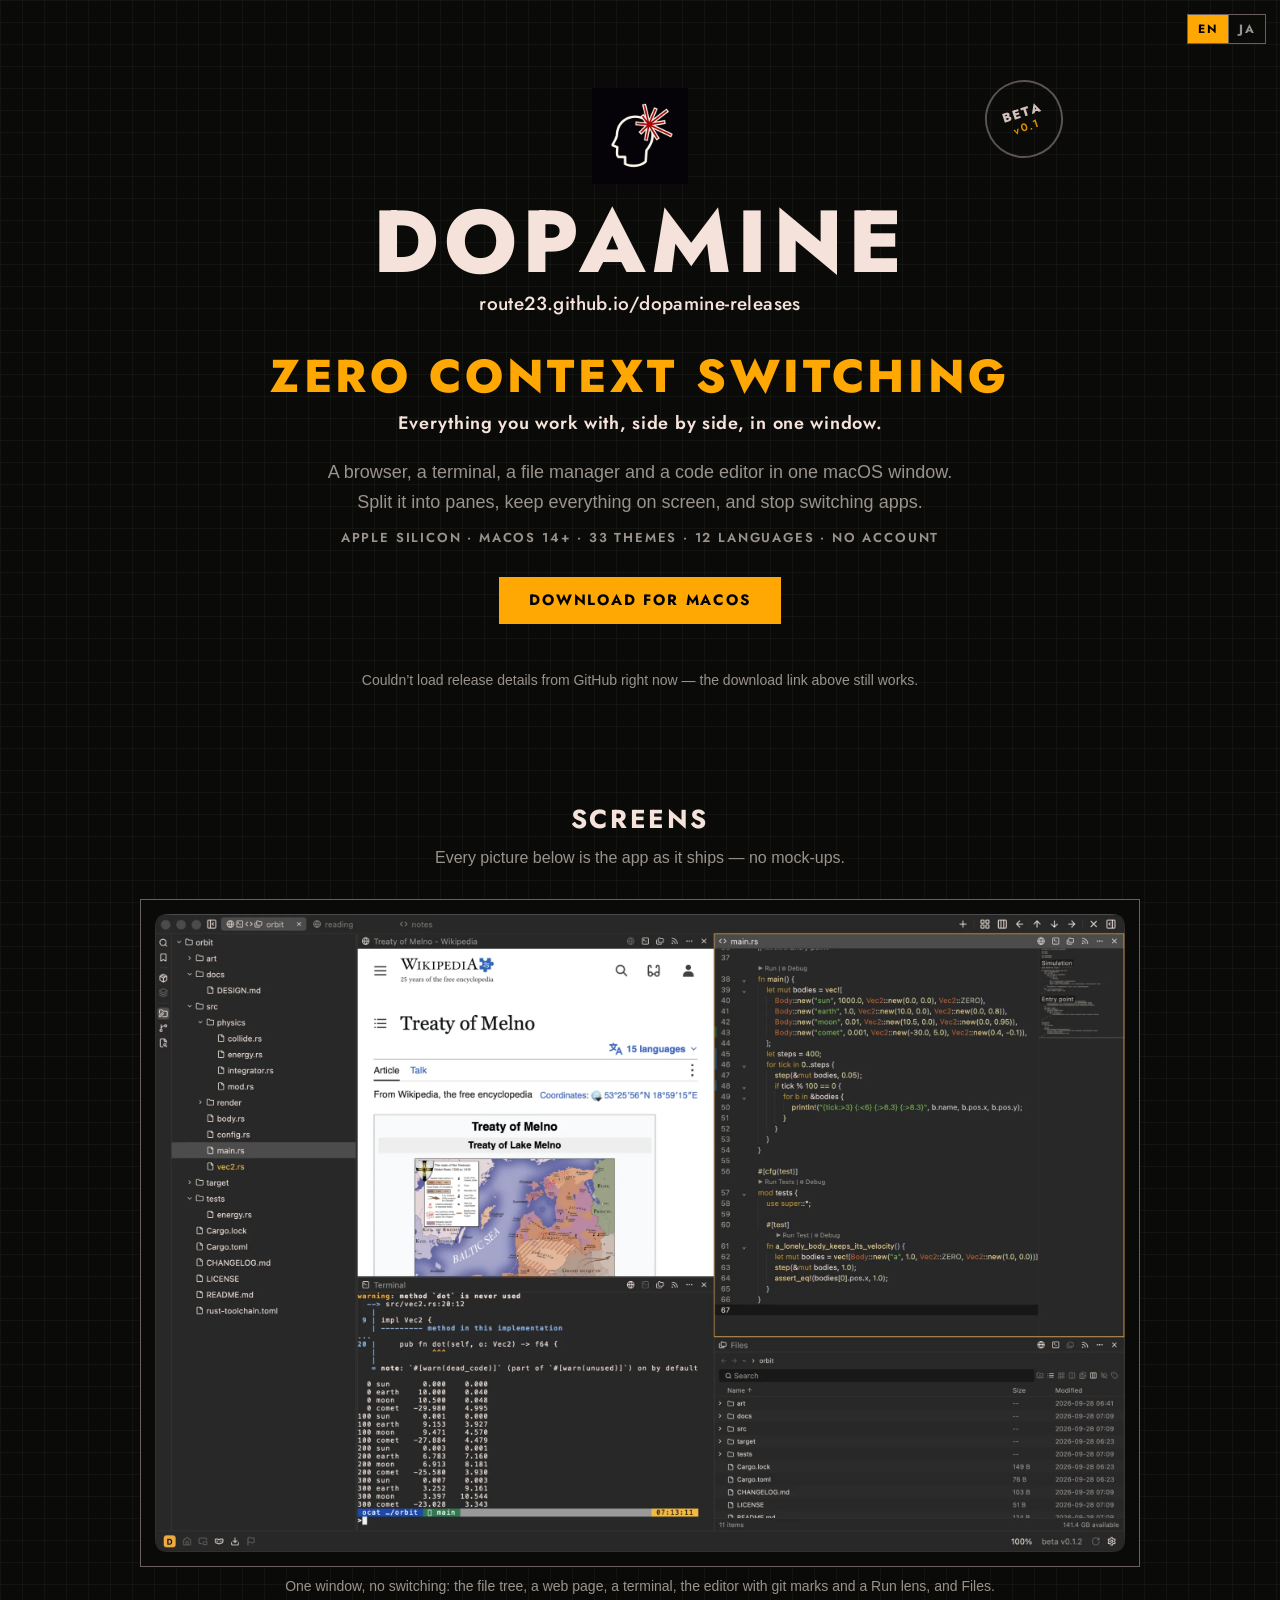
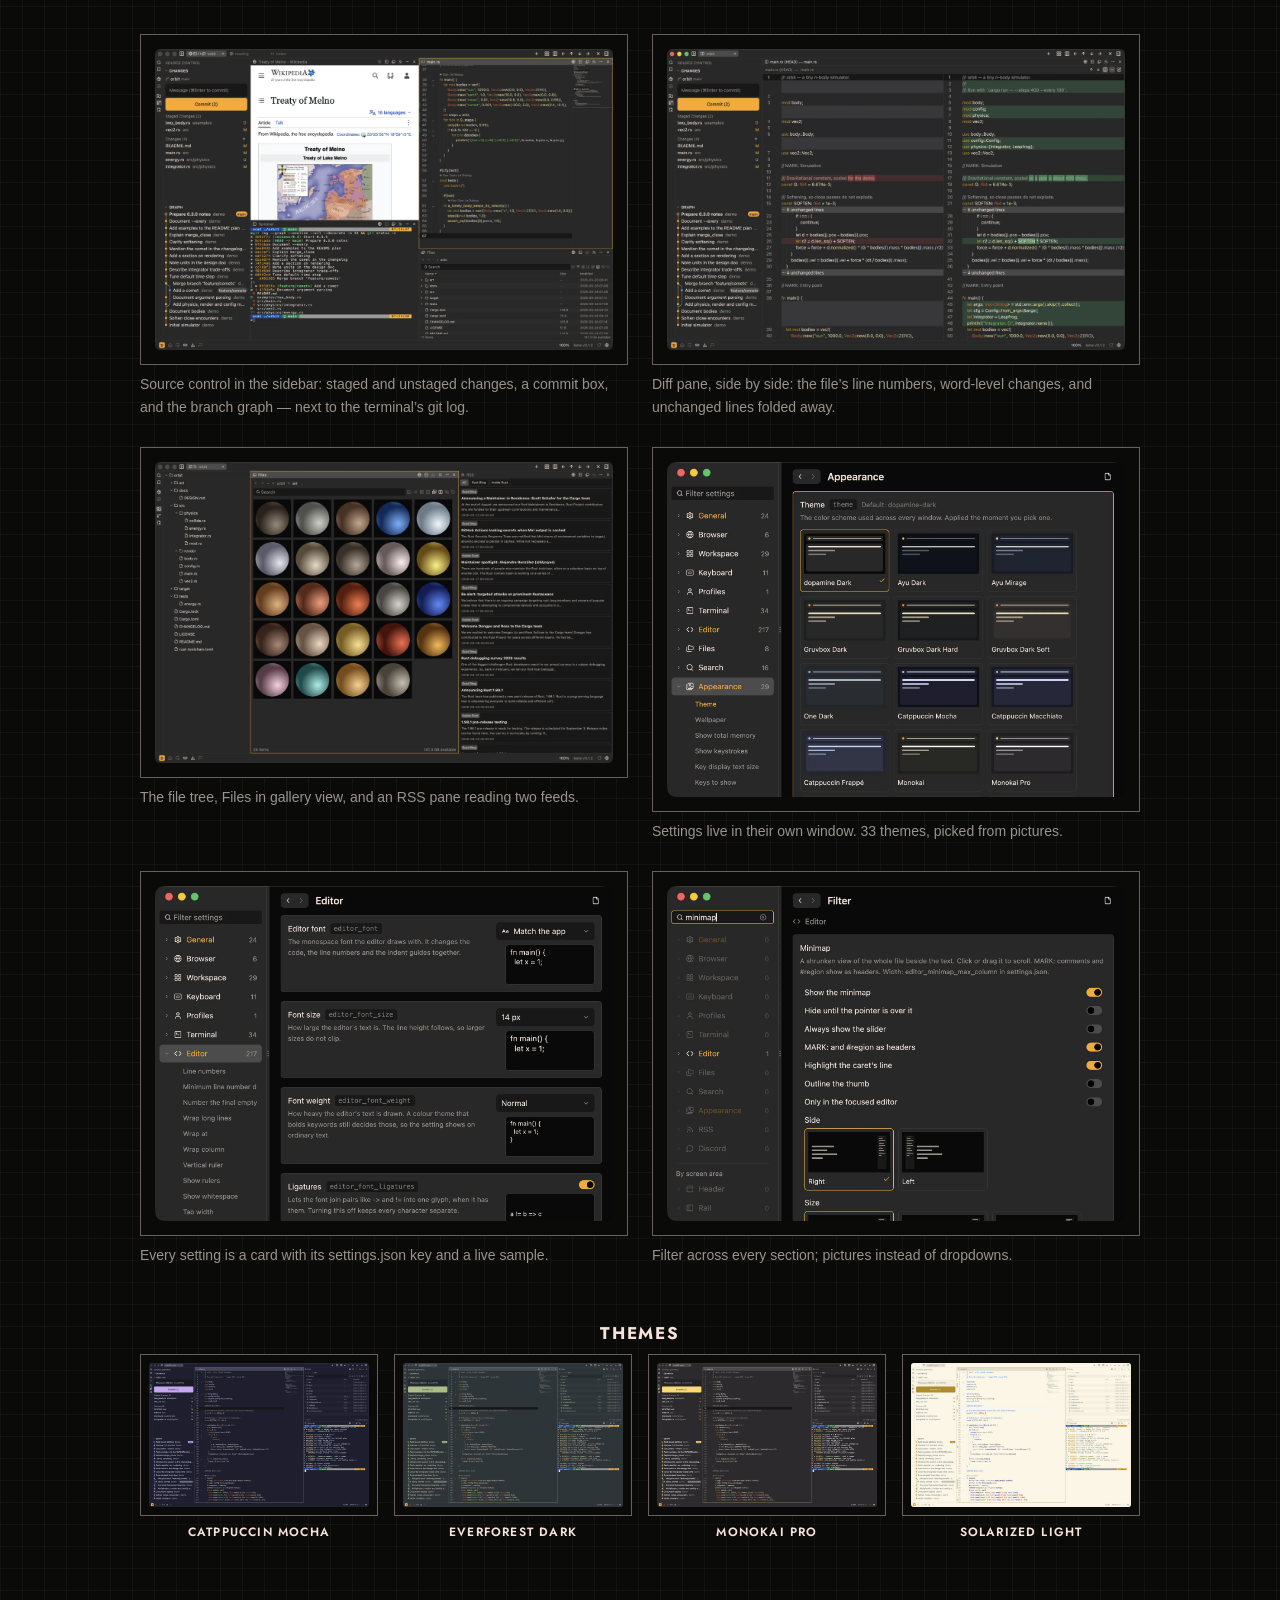
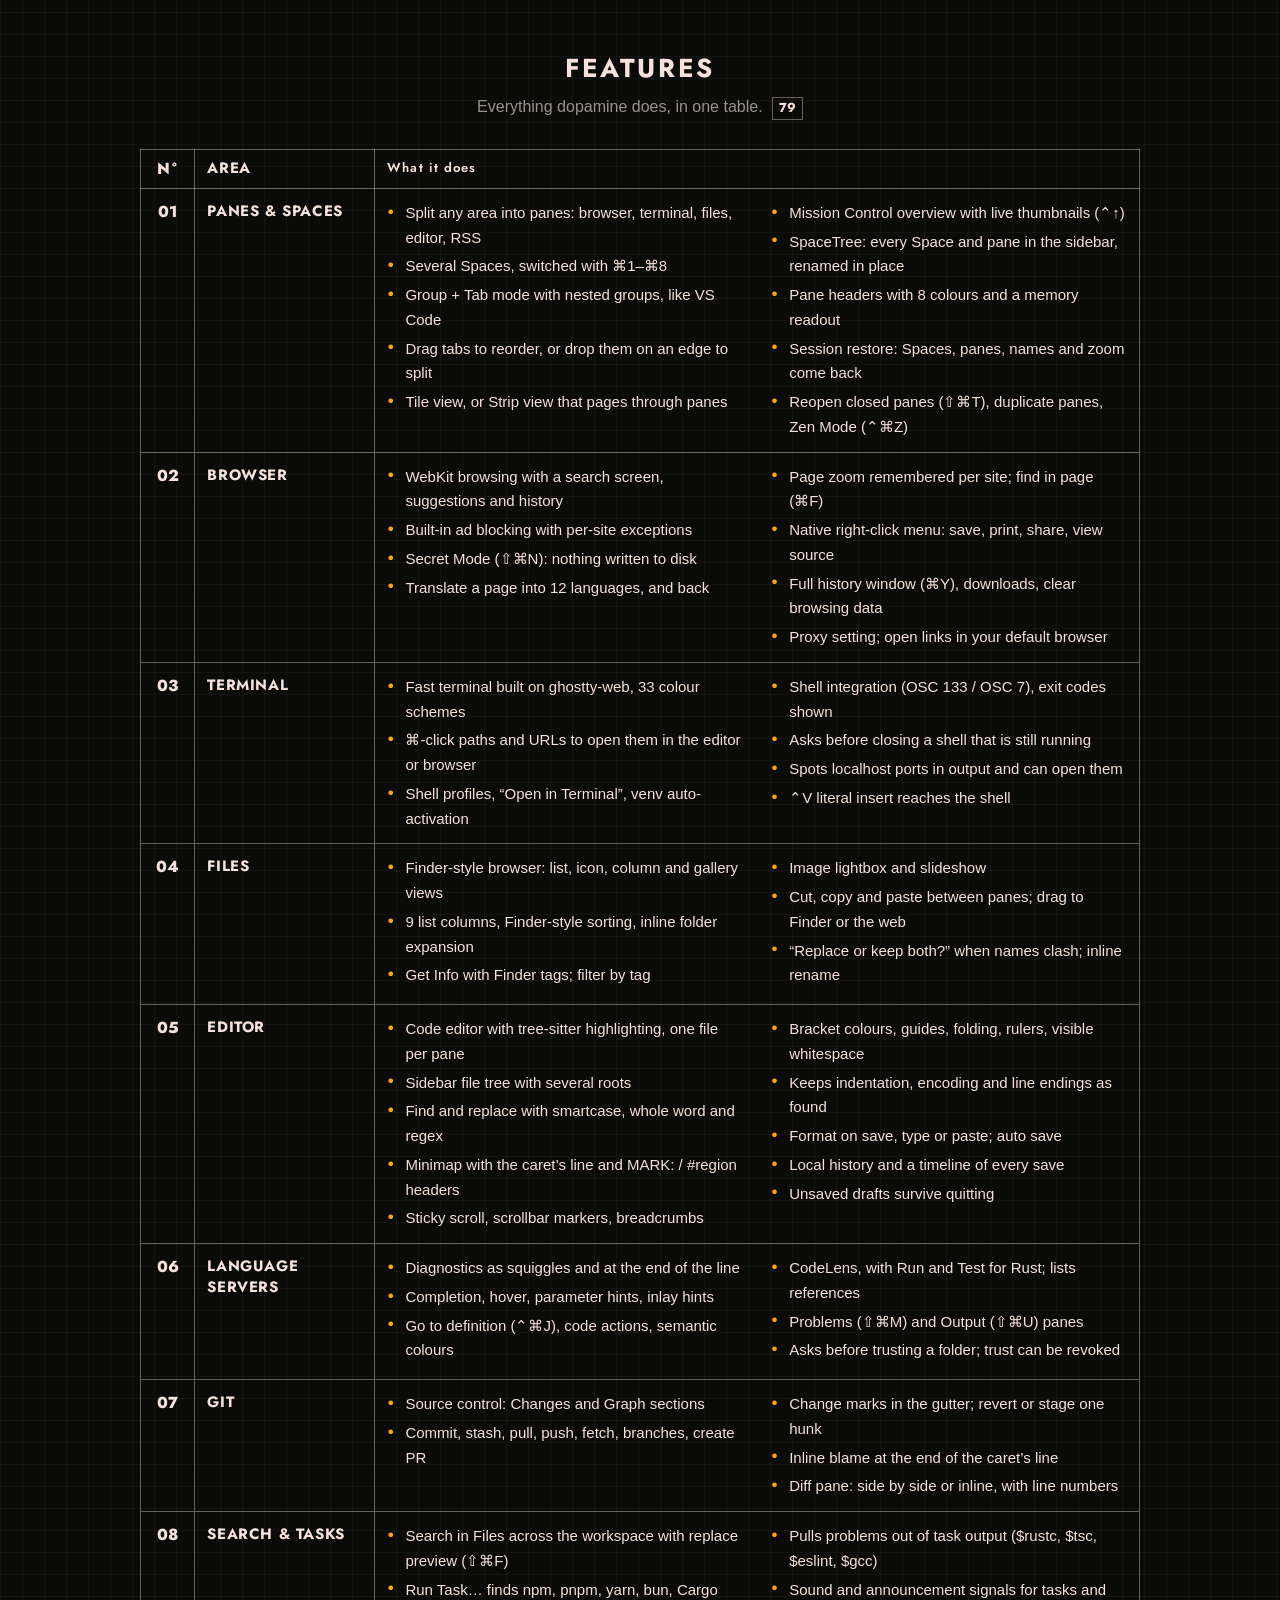
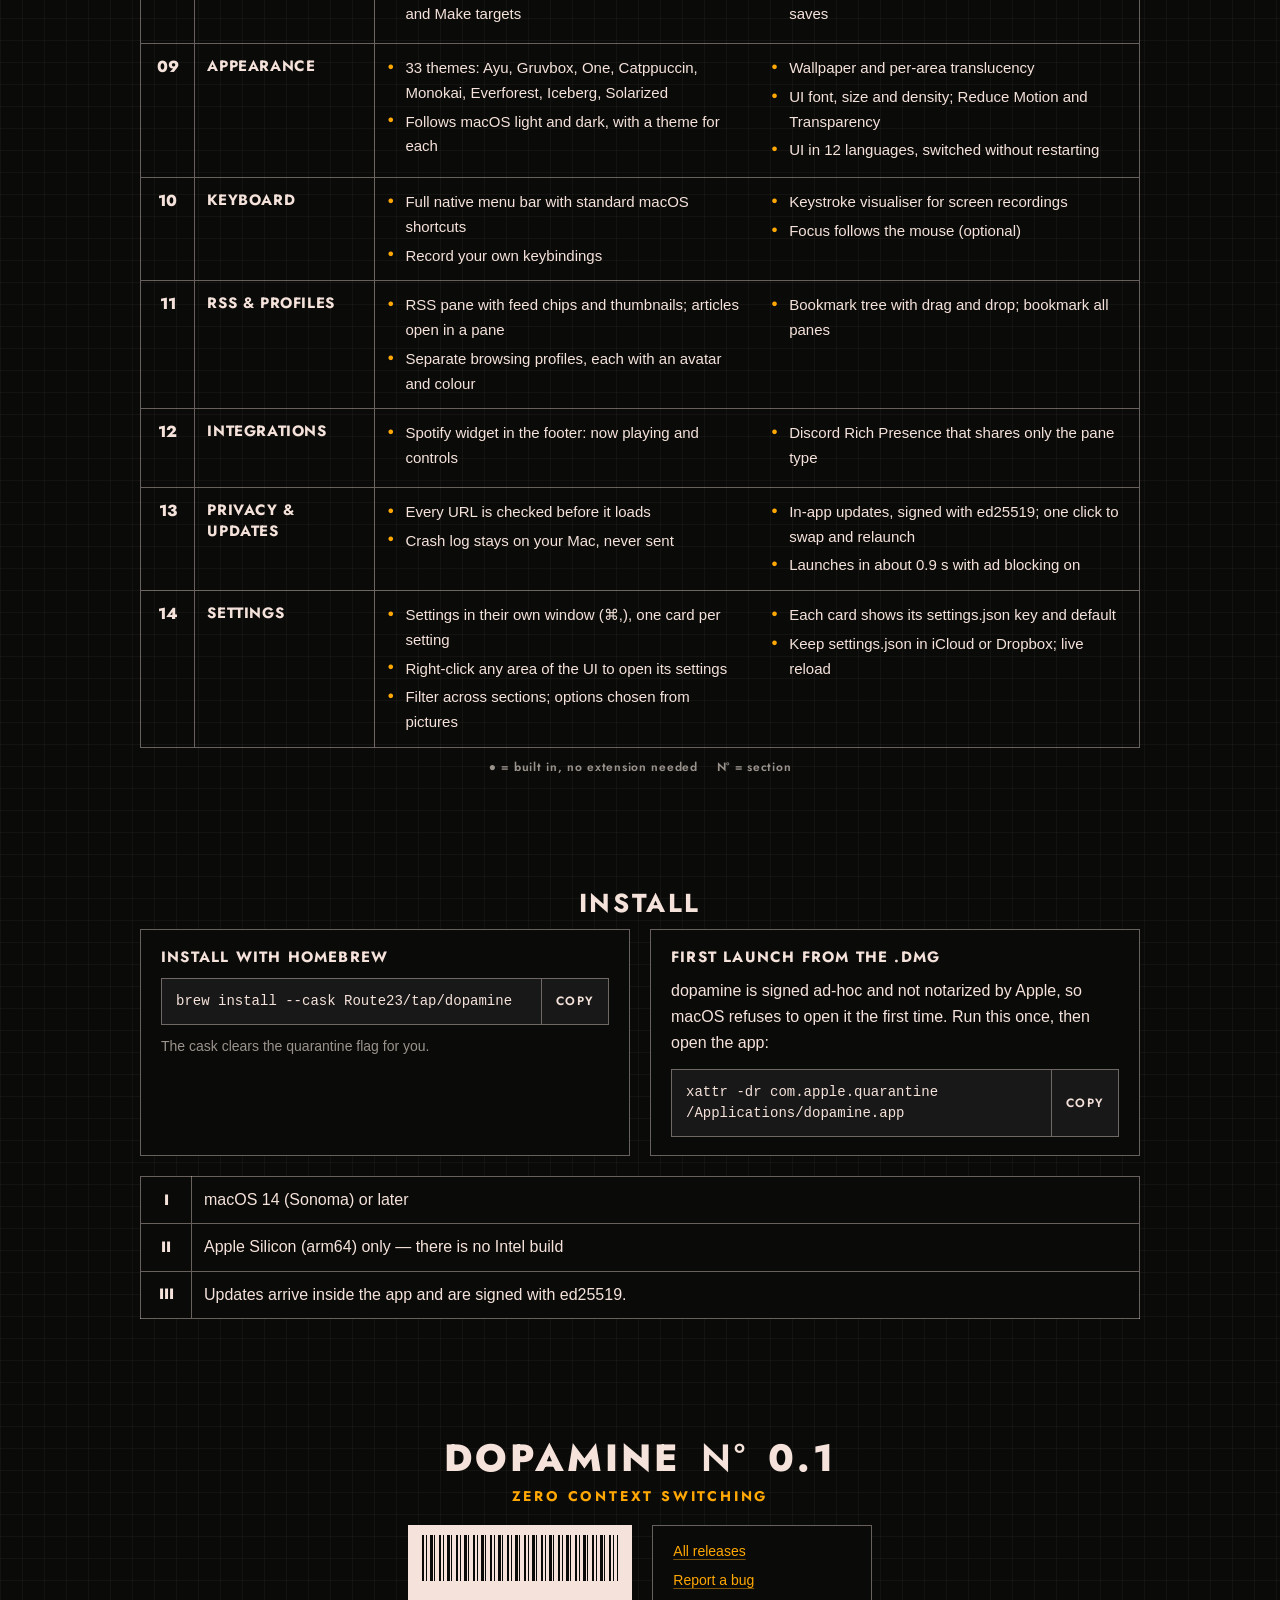
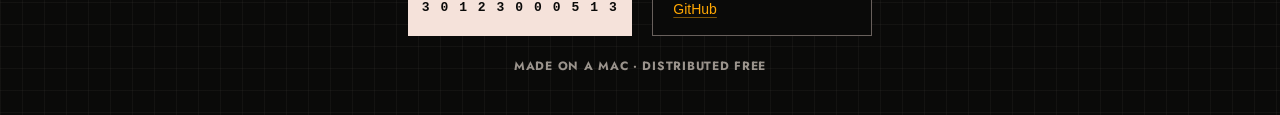
==== commit 18b58760: "指摘を反映: 英語に日本語を混ぜない・画像と枠の間を空ける・枠の色を 1 つに・スクショを撮り直す・Zero Context Switching - 英語のときは見出しの日本語を隠す（日英を並べるのは" ====
--- a/index.html
+++ b/index.html
@@ -5,12 +5,12 @@
 <meta charset="utf-8">
 <meta name="viewport" content="width=device-width, initial-scale=1">
 <meta name="color-scheme" content="dark">
-<title>dopamine — a macOS browser with panes, a terminal, files and an editor</title>
-<meta name="description" content="A macOS browser that is also a terminal, a file manager and a code editor — split one window into all of them and keep them on screen together.">
+<title>dopamine — Zero Context Switching</title>
+<meta name="description" content="Zero Context Switching. A browser, a terminal, a file manager and a code editor in one macOS window. Split it into panes, keep everything on screen, and stop switching apps.">
 <link rel="icon" href="./assets/favicon.png" sizes="64x64">
 <link rel="apple-touch-icon" href="./assets/apple-touch-icon.png">
-<meta property="og:title" content="dopamine">
-<meta property="og:description" content="A macOS browser that is also a terminal, a file manager and a code editor — split one window into all of them and keep them on screen together.">
+<meta property="og:title" content="dopamine — Zero Context Switching">
+<meta property="og:description" content="A browser, a terminal, a file manager and a code editor in one macOS window. Split it into panes, keep everything on screen, and stop switching apps.">
 <meta property="og:image" content="https://route23.github.io/dopamine-releases/assets/shots/workspace.webp">
 <meta property="og:url" content="https://route23.github.io/dopamine-releases/">
 <meta property="og:type" content="website">
@@ -35,7 +35,9 @@
     <img class="mast__icon" src="./assets/dopamine.png" width="512" height="512" alt="">
     <h1 class="wordmark">dopamine</h1>
     <p class="mast__url">route23.github.io/dopamine-releases</p>
-    <p class="mast__tagline" data-i18n="tagline">A macOS browser that is also a terminal, a file manager and a code editor — split one window into all of them and keep them on screen together.</p>
+    <p class="slogan">Zero Context Switching</p>
+    <p class="slogan__sub" data-i18n="slogan.sub">Everything you work with, side by side, in one window.</p>
+    <p class="mast__tagline" data-i18n="tagline">A browser, a terminal, a file manager and a code editor in one macOS window. Split it into panes, keep everything on screen, and stop switching apps.</p>
     <p class="mast__spec" data-i18n="spec">Apple Silicon · macOS 14+ · 33 themes · 12 languages · no account</p>
     <!--
       ダウンロードリンクは **ここに書いてある状態で既に動く**。
@@ -52,8 +54,8 @@
   <section id="screens" class="block">
     <h2 class="bi"><span lang="ja">画面</span><span class="bi__sep">—</span><span lang="en">SCREENS</span></h2>
     <p class="lead" data-i18n="screens.lead">Every picture below is the app as it ships — no mock-ups.</p>
-    <figure class="shot shot--big"><button type="button" class="shot__zoom" data-full="./assets/shots/workspace.webp" aria-label="Enlarge"><img src="./assets/shots/workspace.webp" width="2400" height="1577" loading="eager" decoding="async" alt="One window, four panes: a web page, the editor with git marks and a Run lens, a terminal, and Files." data-i18n-alt="shot.workspace"></button><figcaption><span data-i18n="shot.workspace">One window, four panes: a web page, the editor with git marks and a Run lens, a terminal, and Files.</span></figcaption></figure>
-    <div class="shots"><figure class="shot"><button type="button" class="shot__zoom" data-full="./assets/shots/source-control.webp" aria-label="Enlarge"><img src="./assets/shots/source-control.webp" width="2400" height="1577" loading="lazy" decoding="async" alt="Source control in the sidebar: changes, a commit box, and the branch graph." data-i18n-alt="shot.source-control"></button><figcaption><span data-i18n="shot.source-control">Source control in the sidebar: changes, a commit box, and the branch graph.</span></figcaption></figure><figure class="shot"><button type="button" class="shot__zoom" data-full="./assets/shots/diff.webp" aria-label="Enlarge"><img src="./assets/shots/diff.webp" width="2400" height="1577" loading="lazy" decoding="async" alt="Diff pane, side by side, with the file’s line numbers and unchanged lines folded away." data-i18n-alt="shot.diff"></button><figcaption><span data-i18n="shot.diff">Diff pane, side by side, with the file’s line numbers and unchanged lines folded away.</span></figcaption></figure><figure class="shot"><button type="button" class="shot__zoom" data-full="./assets/shots/files-rss.webp" aria-label="Enlarge"><img src="./assets/shots/files-rss.webp" width="2400" height="1577" loading="lazy" decoding="async" alt="Files in gallery view next to an RSS pane." data-i18n-alt="shot.files-rss"></button><figcaption><span data-i18n="shot.files-rss">Files in gallery view next to an RSS pane.</span></figcaption></figure><figure class="shot"><button type="button" class="shot__zoom" data-full="./assets/shots/settings-themes.webp" aria-label="Enlarge"><img src="./assets/shots/settings-themes.webp" width="1640" height="1200" loading="lazy" decoding="async" alt="Settings live in their own window. 33 themes, picked from pictures." data-i18n-alt="shot.settings-themes"></button><figcaption><span data-i18n="shot.settings-themes">Settings live in their own window. 33 themes, picked from pictures.</span></figcaption></figure><figure class="shot"><button type="button" class="shot__zoom" data-full="./assets/shots/settings-editor.webp" aria-label="Enlarge"><img src="./assets/shots/settings-editor.webp" width="1640" height="1200" loading="lazy" decoding="async" alt="Every setting is a card with its settings.json key and a live sample." data-i18n-alt="shot.settings-editor"></button><figcaption><span data-i18n="shot.settings-editor">Every setting is a card with its settings.json key and a live sample.</span></figcaption></figure><figure class="shot"><button type="button" class="shot__zoom" data-full="./assets/shots/settings-filter.webp" aria-label="Enlarge"><img src="./assets/shots/settings-filter.webp" width="1640" height="1200" loading="lazy" decoding="async" alt="Filter across every section; pictures instead of dropdowns." data-i18n-alt="shot.settings-filter"></button><figcaption><span data-i18n="shot.settings-filter">Filter across every section; pictures instead of dropdowns.</span></figcaption></figure></div>
+    <figure class="shot shot--big"><button type="button" class="shot__zoom" data-full="./assets/shots/workspace.webp" aria-label="Enlarge"><img src="./assets/shots/workspace.webp" width="2400" height="1577" loading="eager" decoding="async" alt="One window, no switching: the file tree, a web page, a terminal, the editor with git marks and a Run lens, and Files." data-i18n-alt="shot.workspace"></button><figcaption><span data-i18n="shot.workspace">One window, no switching: the file tree, a web page, a terminal, the editor with git marks and a Run lens, and Files.</span></figcaption></figure>
+    <div class="shots"><figure class="shot"><button type="button" class="shot__zoom" data-full="./assets/shots/source-control.webp" aria-label="Enlarge"><img src="./assets/shots/source-control.webp" width="2400" height="1577" loading="lazy" decoding="async" alt="Source control in the sidebar: staged and unstaged changes, a commit box, and the branch graph — next to the terminal’s git log." data-i18n-alt="shot.source-control"></button><figcaption><span data-i18n="shot.source-control">Source control in the sidebar: staged and unstaged changes, a commit box, and the branch graph — next to the terminal’s git log.</span></figcaption></figure><figure class="shot"><button type="button" class="shot__zoom" data-full="./assets/shots/diff.webp" aria-label="Enlarge"><img src="./assets/shots/diff.webp" width="2400" height="1577" loading="lazy" decoding="async" alt="Diff pane, side by side: the file’s line numbers, word-level changes, and unchanged lines folded away." data-i18n-alt="shot.diff"></button><figcaption><span data-i18n="shot.diff">Diff pane, side by side: the file’s line numbers, word-level changes, and unchanged lines folded away.</span></figcaption></figure><figure class="shot"><button type="button" class="shot__zoom" data-full="./assets/shots/files-rss.webp" aria-label="Enlarge"><img src="./assets/shots/files-rss.webp" width="2400" height="1577" loading="lazy" decoding="async" alt="The file tree, Files in gallery view, and an RSS pane reading two feeds." data-i18n-alt="shot.files-rss"></button><figcaption><span data-i18n="shot.files-rss">The file tree, Files in gallery view, and an RSS pane reading two feeds.</span></figcaption></figure><figure class="shot"><button type="button" class="shot__zoom" data-full="./assets/shots/settings-themes.webp" aria-label="Enlarge"><img src="./assets/shots/settings-themes.webp" width="1640" height="1200" loading="lazy" decoding="async" alt="Settings live in their own window. 33 themes, picked from pictures." data-i18n-alt="shot.settings-themes"></button><figcaption><span data-i18n="shot.settings-themes">Settings live in their own window. 33 themes, picked from pictures.</span></figcaption></figure><figure class="shot"><button type="button" class="shot__zoom" data-full="./assets/shots/settings-editor.webp" aria-label="Enlarge"><img src="./assets/shots/settings-editor.webp" width="1640" height="1200" loading="lazy" decoding="async" alt="Every setting is a card with its settings.json key and a live sample." data-i18n-alt="shot.settings-editor"></button><figcaption><span data-i18n="shot.settings-editor">Every setting is a card with its settings.json key and a live sample.</span></figcaption></figure><figure class="shot"><button type="button" class="shot__zoom" data-full="./assets/shots/settings-filter.webp" aria-label="Enlarge"><img src="./assets/shots/settings-filter.webp" width="1640" height="1200" loading="lazy" decoding="async" alt="Filter across every section; pictures instead of dropdowns." data-i18n-alt="shot.settings-filter"></button><figcaption><span data-i18n="shot.settings-filter">Filter across every section; pictures instead of dropdowns.</span></figcaption></figure></div>
     <h3 class="bi bi--sub"><span lang="ja">テーマ</span><span class="bi__sep">—</span><span lang="en">THEMES</span></h3>
     <div class="themes"><figure class="theme"><button type="button" class="shot__zoom" data-full="./assets/shots/theme-catppuccin-mocha.webp" aria-label="Enlarge"><img src="./assets/shots/theme-catppuccin-mocha.webp" width="1600" height="1051" loading="lazy" decoding="async" alt="Catppuccin Mocha"></button><figcaption>Catppuccin Mocha</figcaption></figure><figure class="theme"><button type="button" class="shot__zoom" data-full="./assets/shots/theme-everforest-dark.webp" aria-label="Enlarge"><img src="./assets/shots/theme-everforest-dark.webp" width="1600" height="1051" loading="lazy" decoding="async" alt="Everforest Dark"></button><figcaption>Everforest Dark</figcaption></figure><figure class="theme"><button type="button" class="shot__zoom" data-full="./assets/shots/theme-monokai-pro.webp" aria-label="Enlarge"><img src="./assets/shots/theme-monokai-pro.webp" width="1600" height="1051" loading="lazy" decoding="async" alt="Monokai Pro"></button><figcaption>Monokai Pro</figcaption></figure><figure class="theme"><button type="button" class="shot__zoom" data-full="./assets/shots/theme-solarized-light.webp" aria-label="Enlarge"><img src="./assets/shots/theme-solarized-light.webp" width="1600" height="1051" loading="lazy" decoding="async" alt="Solarized Light"></button><figcaption>Solarized Light</figcaption></figure></div>
   </section>
@@ -93,6 +95,7 @@
 
   <footer class="colophon">
     <p class="colophon__mark">dopamine <span>N°</span> 0.1</p>
+    <p class="colophon__slogan">Zero Context Switching</p>
     <div class="colophon__row">
       <div class="barcode" aria-hidden="true"><span></span><code>3 0 1 2 3 0 0 0 5 1 3</code></div>
       <nav class="colophon__links">
--- a/assets/styles.css
+++ b/assets/styles.css
@@ -23,9 +23,9 @@
   /* 本体の palette.rs が明記しているとおり **黒**。白ではない。 */
   --on-accent:  #000000;
 
-  /* 罫線は生成りを薄めたもの（Rhodia の白い罫の代わり）。 */
-  --rule: color-mix(in srgb, var(--fg) 55%, transparent);
-  --rule-soft: color-mix(in srgb, var(--fg) 18%, transparent);
+  /* 罫線は**この 1 色だけ**（生成りを薄めたもの / Rhodia の白い罫の代わり）。
+   * 枠・表の罫・区切りは全部これ。濃淡を混ぜない。 */
+  --rule: color-mix(in srgb, var(--fg) 40%, transparent);
   /* 方眼。背景の飾りにだけ使う。 */
   --grid: color-mix(in srgb, var(--fg) 4%, transparent);
 
@@ -104,7 +104,16 @@
   text-transform: uppercase;
 }
 .mast__url { margin: 6px 0 0; font: 500 clamp(15px, 2.2vw, 19px)/1.3 var(--display); letter-spacing: .02em; }
-.mast__tagline { max-width: 44em; margin: 34px auto 0; font-size: clamp(16px, 2vw, 19px); }
+/* 謳い文句（Zero Context Switching）。**訳さない** —— 名前と同じく英語のまま出す。 */
+.slogan {
+  margin: 34px 0 0;
+  font: 800 clamp(26px, 4.6vw, 46px)/1.1 var(--display);
+  letter-spacing: .08em;
+  text-transform: uppercase;
+  color: var(--accent);
+}
+.slogan__sub { margin: 10px 0 0; font: 600 clamp(15px, 1.9vw, 18px)/1.4 var(--display); letter-spacing: .04em; }
+.mast__tagline { max-width: 44em; margin: 22px auto 0; font-size: clamp(16px, 2vw, 18px); color: var(--muted-fg); }
 .mast__spec {
   margin: 10px 0 0;
   font: 600 13px/1.5 var(--display);
@@ -121,7 +130,7 @@
   right: clamp(0px, 6vw, 80px);
   width: 78px;
   height: 78px;
-  border: 2px solid var(--fg);
+  border: 2px solid var(--rule);
   border-radius: 50%;
   display: grid;
   place-content: center;
@@ -164,6 +173,8 @@
   text-transform: uppercase;
 }
 .bi__sep { margin-inline: .5em; color: var(--muted-fg); }
+/* 日英を並べるのは**日本語のときだけ**。英語のページに日本語を混ぜない（JS 無効でも英語だけ）。 */
+html:not([lang="ja"]) .bi > [lang="ja"], html:not([lang="ja"]) .bi > .bi__sep { display: none; }
 .bi--sub { font-size: 17px; margin-top: 56px; }
 
 .lead { text-align: center; color: var(--muted-fg); margin: 0 0 28px; }
@@ -179,12 +190,14 @@
 /* ── 画面 ── */
 
 .shot, .theme { margin: 0; }
+/* 窓の角は丸い（macOS）ので、**枠と画像の間を空ける** —— 四角い枠に丸い角が
+ * ぶつかると、欠けたように見える。 */
 .shot__zoom {
   display: block;
   width: 100%;
-  padding: 0;
-  border: 1px solid var(--rule);
-  background: var(--recessed);
+  padding: clamp(8px, 1.4vw, 14px);
+  border: 1px solid var(--rule);
+  background: var(--window-bg);
   cursor: zoom-in;
 }
 .shot__zoom img { display: block; width: 100%; }
@@ -199,6 +212,7 @@
 }
 
 .themes { display: grid; grid-template-columns: repeat(4, 1fr); gap: 16px; }
+.themes .shot__zoom { padding: 8px; }
 @media (max-width: 760px) { .themes { grid-template-columns: repeat(2, 1fr); } }
 .theme figcaption {
   margin-top: 8px;
@@ -224,7 +238,7 @@
   padding: 12px;
   border-left: 1px solid var(--rule);
   border-right: 1px solid var(--rule);
-  border-top: 1px solid var(--rule-soft);
+  border-top: 1px solid var(--rule);
 }
 .spec .no { width: 3.4em; font: 800 16px/1.4 var(--display); text-align: center; }
 .spec .area { width: 12em; font: 700 15px/1.4 var(--display); letter-spacing: .04em; text-transform: uppercase; }
@@ -260,11 +274,11 @@
 .small { font-size: 14px; color: var(--muted-fg); }
 .box .small { margin: 10px 0 0; }
 
-.cmd { display: flex; align-items: stretch; border: 1px solid var(--rule-soft); background: var(--recessed); }
+.cmd { display: flex; align-items: stretch; border: 1px solid var(--rule); background: var(--recessed); }
 .cmd pre { margin: 0; padding: 12px 14px; flex: 1; font: 14px/1.5 var(--mono); overflow-wrap: anywhere; white-space: pre-wrap; }
 .cmd__copy {
   border: 0;
-  border-left: 1px solid var(--rule-soft);
+  border-left: 1px solid var(--rule);
   background: transparent;
   color: var(--fg);
   font: 600 12px/1 var(--display);
@@ -276,7 +290,7 @@
 .cmd__copy:hover { color: var(--accent); }
 
 .req { margin-top: 20px; width: 100%; border-collapse: collapse; border: 1px solid var(--rule); background: var(--window-bg); }
-.req td { padding: 10px 12px; border-top: 1px solid var(--rule-soft); }
+.req td { padding: 10px 12px; border-top: 1px solid var(--rule); }
 .req .no { width: 3.4em; text-align: center; font: 800 15px/1 var(--display); border-right: 1px solid var(--rule); }
 
 /* ── 奥付（Rhodia の裏表紙の下端）── */
@@ -305,8 +319,10 @@
   min-width: 220px;
   background: var(--window-bg);
 }
+.colophon__slogan { margin: -10px 0 22px; font: 700 14px/1 var(--display); letter-spacing: .2em; text-transform: uppercase; color: var(--accent); }
 .colophon__made { margin: 22px 0 0; font: 700 12px/1.4 var(--display); letter-spacing: .16em; text-transform: uppercase; color: var(--muted-fg); }
-html[lang="ja"] .colophon__made { letter-spacing: .06em; }
+html[lang="ja"] .colophon__slogan { margin: -10px 0 22px; font: 700 14px/1 var(--display); letter-spacing: .2em; text-transform: uppercase; color: var(--accent); }
+.colophon__made { letter-spacing: .06em; }
 
 /* ── 拡大 ── */
 
@@ -333,19 +349,19 @@
 .sheet--narrow { max-width: 860px; }
 .page-lead { text-align: center; color: var(--muted-fg); margin: 0 0 28px; }
 .releases { list-style: none; padding: 0; margin: 0; border: 1px solid var(--rule); background: var(--window-bg); }
-.releases > li { padding: 20px; border-top: 1px solid var(--rule-soft); }
+.releases > li { padding: 20px; border-top: 1px solid var(--rule); }
 .releases > li:first-child { border-top: 0; }
 .release__head { display: flex; flex-wrap: wrap; align-items: baseline; gap: .6em; }
 .release__head h2 { margin: 0; font: 800 22px/1.2 var(--display); letter-spacing: .04em; }
 .release__head time { color: var(--muted-fg); font: 500 13px/1 var(--mono); }
 .release__notes { margin-top: 1em; font-size: 15px; }
 .release__notes h1, .release__notes h2, .release__notes h3 { font: 700 15px/1.3 var(--display); letter-spacing: .06em; text-transform: uppercase; margin: 1.2em 0 .4em; }
-.release__notes pre { padding: 12px 14px; background: var(--recessed); border: 1px solid var(--rule-soft); font: 13px/1.5 var(--mono); }
+.release__notes pre { padding: 12px 14px; background: var(--recessed); border: 1px solid var(--rule); font: 13px/1.5 var(--mono); }
 .release__notes code { font-family: var(--mono); font-size: .9em; }
 .release__notes :not(pre) > code { background: var(--recessed); padding: 1px 5px; }
 .notes-raw { white-space: pre-wrap; }
 .release__dl { display: inline-block; margin-top: 1em; font-size: 14px; }
-.chip { display: inline-block; padding: 2px 8px; border: 1px solid var(--accent); color: var(--accent); font: 700 11px/1.4 var(--display); letter-spacing: .1em; text-transform: uppercase; }
+.chip { display: inline-block; padding: 2px 8px; border: 1px solid var(--rule); color: var(--accent); font: 700 11px/1.4 var(--display); letter-spacing: .1em; text-transform: uppercase; }
 .muted { color: var(--muted-fg); }
 
 @media (prefers-reduced-motion: reduce) {
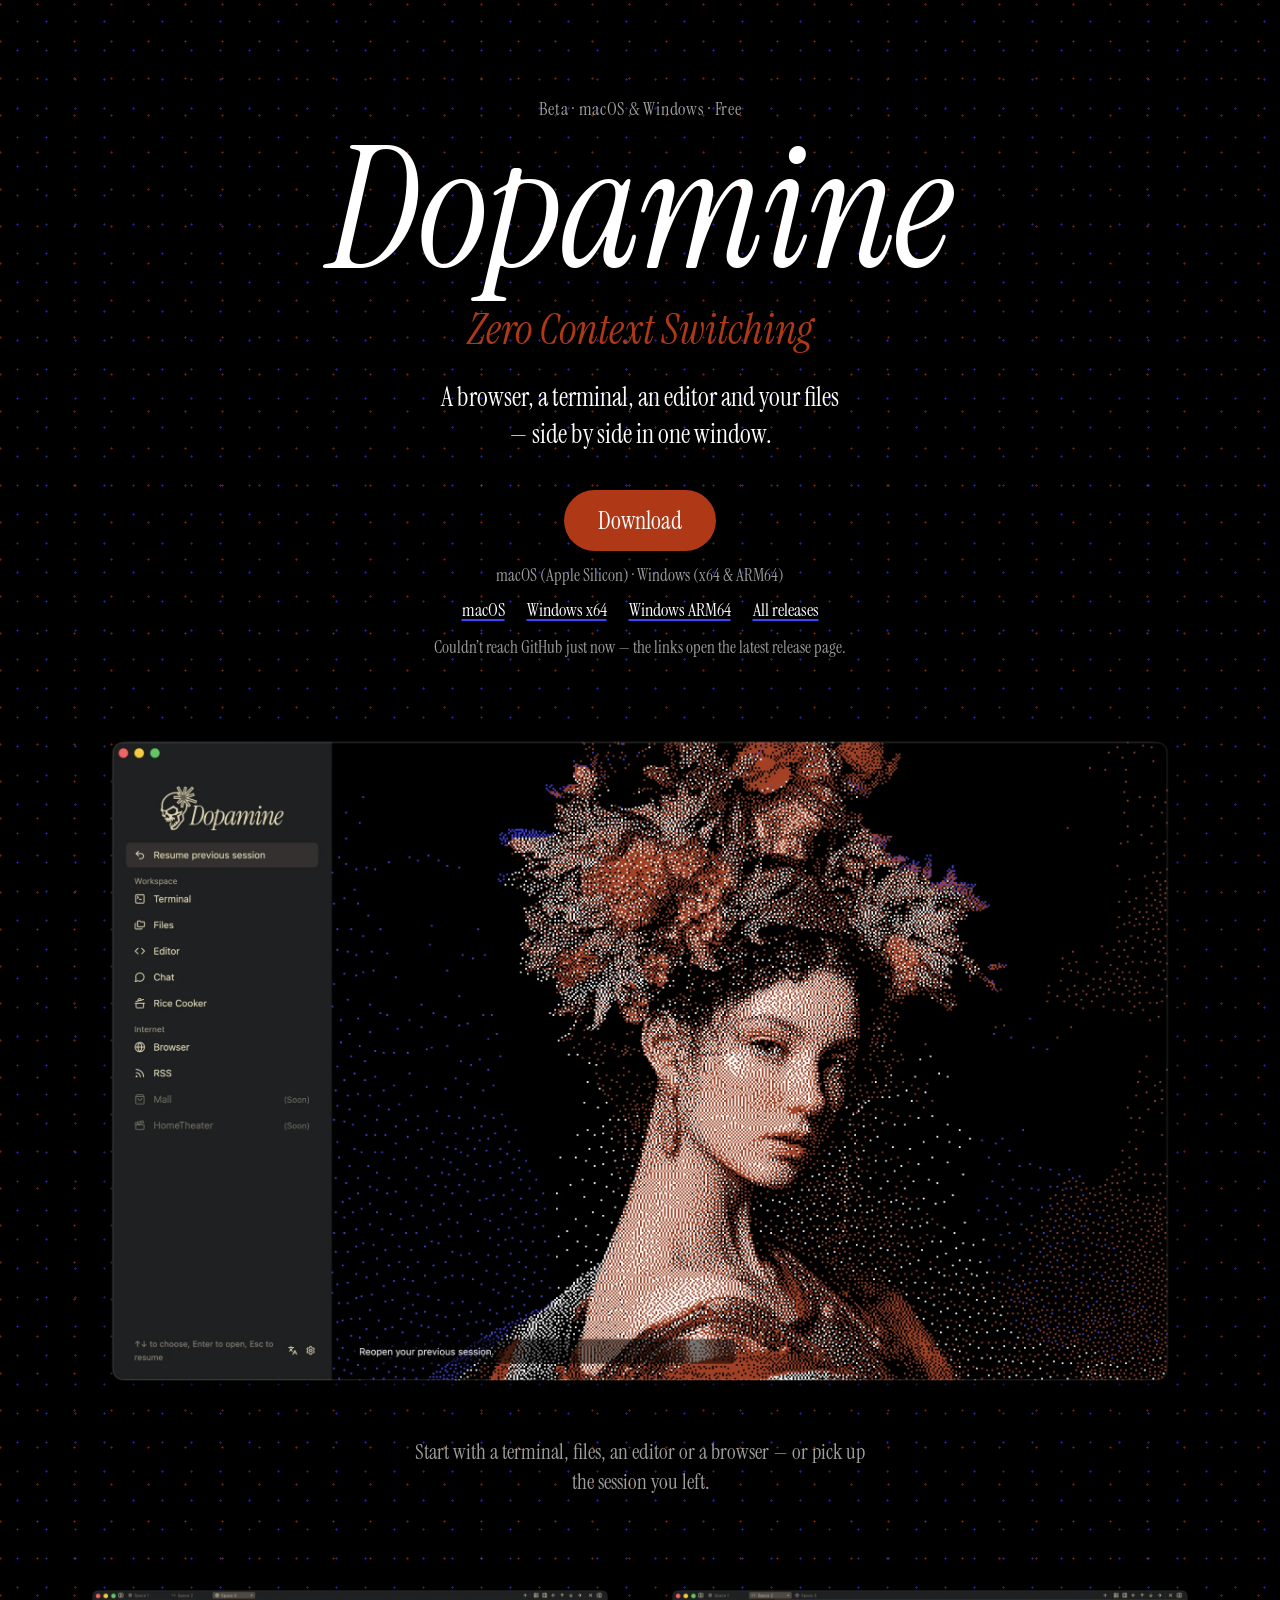
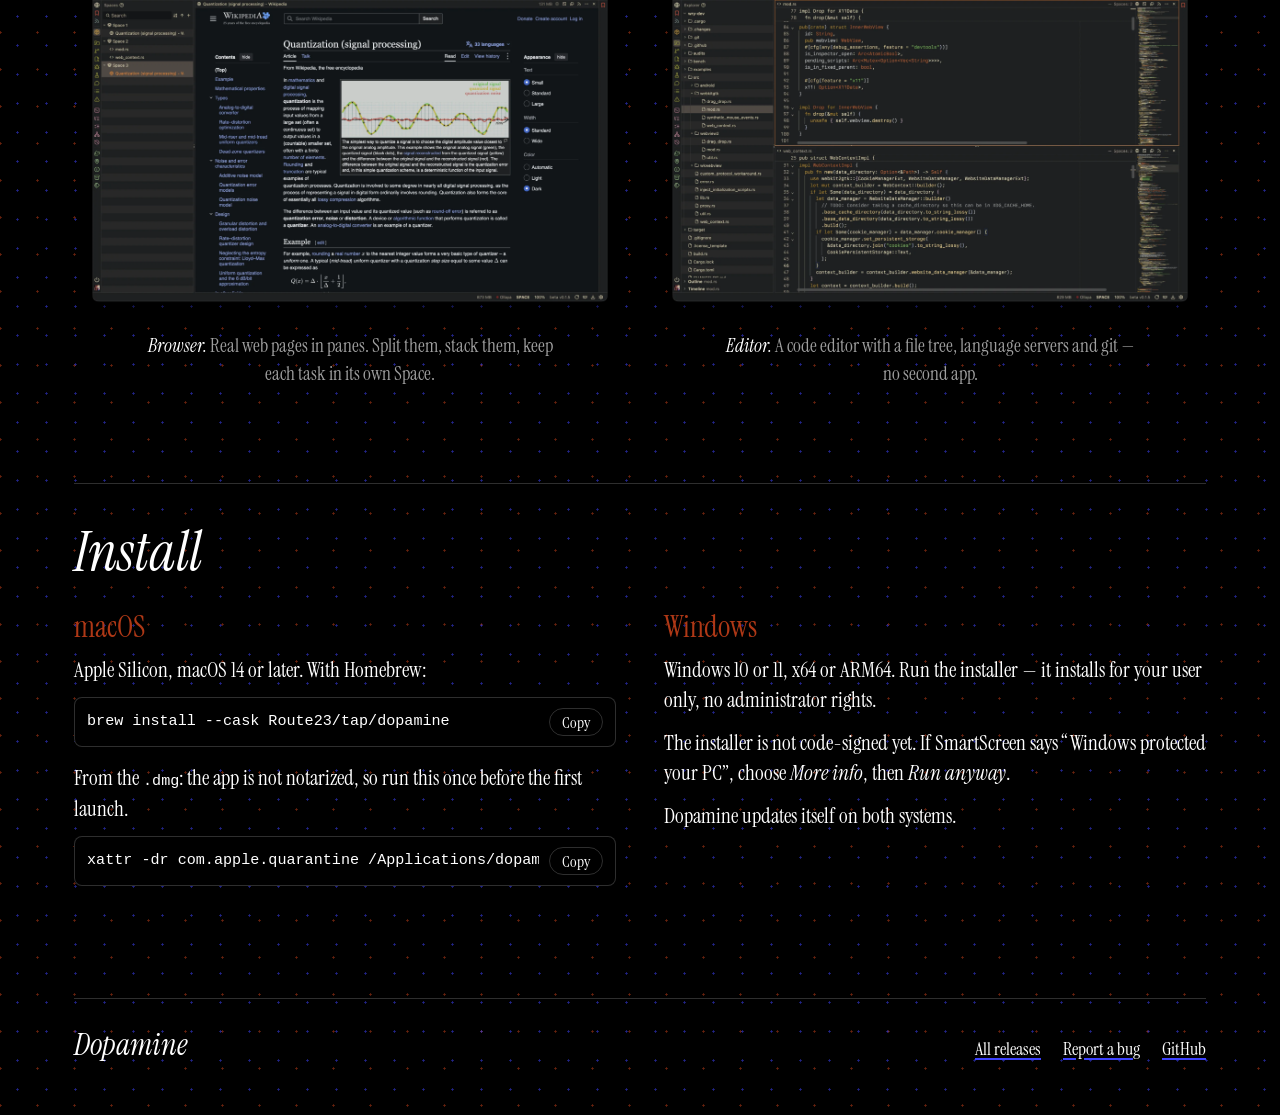
==== commit b913956e: "サイトを起動画面の雰囲気に作り直す（Route23/dopamine#1110） - 画像は起動画面・ブラウザ・エディタの 3 枚だけ（11 枚を外した） - フォントは Instrument Ser" ====
--- a/index.html
+++ b/index.html
@@ -1,115 +1,97 @@
 <!DOCTYPE html>
-<!-- 生成物（tools/gen.py）。手で直さない。文言は tools/content.py。 -->
 <html lang="en">
 <head>
 <meta charset="utf-8">
 <meta name="viewport" content="width=device-width, initial-scale=1">
 <meta name="color-scheme" content="dark">
-<title>dopamine — Zero Context Switching</title>
-<meta name="description" content="Zero Context Switching. A browser, a terminal, a file manager and a code editor in one macOS window. Split it into panes, keep everything on screen, and stop switching apps.">
+<title>Dopamine — Zero Context Switching</title>
+<meta name="description" content="Dopamine puts a browser, a terminal, an editor and your files side by side in one window. For macOS and Windows.">
+<meta property="og:title" content="Dopamine — Zero Context Switching">
+<meta property="og:description" content="A browser, a terminal, an editor and your files, side by side in one window.">
+<meta property="og:image" content="https://route23.github.io/dopamine-releases/assets/shots/launch.webp">
 <link rel="icon" href="./assets/favicon.png" sizes="64x64">
 <link rel="apple-touch-icon" href="./assets/apple-touch-icon.png">
-<meta property="og:title" content="dopamine — Zero Context Switching">
-<meta property="og:description" content="A browser, a terminal, a file manager and a code editor in one macOS window. Split it into panes, keep everything on screen, and stop switching apps.">
-<meta property="og:image" content="https://route23.github.io/dopamine-releases/assets/shots/workspace.webp">
-<meta property="og:url" content="https://route23.github.io/dopamine-releases/">
-<meta property="og:type" content="website">
 <link rel="preconnect" href="https://fonts.googleapis.com">
 <link rel="preconnect" href="https://fonts.gstatic.com" crossorigin>
-<link rel="stylesheet" href="https://fonts.googleapis.com/css2?family=Jost:wght@500;600;700;800&display=swap">
+<link rel="stylesheet" href="https://fonts.googleapis.com/css2?family=Instrument+Serif:ital@0;1&display=swap">
 <link rel="stylesheet" href="./assets/styles.css">
-<script src="./assets/i18n.js" defer></script>
 <script src="./assets/site.js" defer></script>
 <script src="./assets/app.js" defer></script>
 </head>
 <body>
+<main class="page">
 
-<nav class="lang" aria-label="Language">
-  <button type="button" data-lang="en" aria-pressed="true">EN</button><button type="button" data-lang="ja" aria-pressed="false">JA</button>
-</nav>
+  <header class="hero">
+    <p class="eyebrow">Beta · macOS &amp; Windows · Free</p>
+    <h1 class="wordmark">Dopamine</h1>
+    <p class="slogan">Zero Context Switching</p>
+    <p class="lede">A browser, a terminal, an editor and your files — side by side in one window.</p>
 
-<main class="sheet">
-
-  <header class="mast">
-    <span class="stamp" aria-hidden="true"><span>BETA</span><span>v0.1</span></span>
-    <img class="mast__icon" src="./assets/dopamine.png" width="512" height="512" alt="">
-    <h1 class="wordmark">dopamine</h1>
-    <p class="mast__url">route23.github.io/dopamine-releases</p>
-    <p class="slogan">Zero Context Switching</p>
-    <p class="slogan__sub" data-i18n="slogan.sub">Everything you work with, side by side, in one window.</p>
-    <p class="mast__tagline" data-i18n="tagline">A browser, a terminal, a file manager and a code editor in one macOS window. Split it into panes, keep everything on screen, and stop switching apps.</p>
-    <p class="mast__spec" data-i18n="spec">Apple Silicon · macOS 14+ · 33 themes · 12 languages · no account</p>
-    <!--
-      ダウンロードリンクは **ここに書いてある状態で既に動く**。
-      assets/app.js は href とラベルを上書きするだけで、失敗しても
-      このリンクはそのまま残る（JS 無効・レート制限・オフラインでも押せる）。
-    -->
     <div class="download">
-      <a id="download-primary" class="btn" href="https://github.com/Route23/dopamine-releases/releases/latest" data-i18n="download">Download for macOS</a>
-      <p id="download-meta" class="download__meta"></p>
-      <p class="status" data-degraded-note hidden><span data-i18n="degraded">Couldn’t load release details from GitHub right now — the download link above still works.</span></p>
+      <!-- HTML だけで動く: JS が無くても、API が落ちていても、最新のリリースへ行ける。app.js は上書きするだけ。 -->
+      <a id="download-primary" class="button" href="https://github.com/Route23/dopamine-releases/releases/latest">Download</a>
+      <p id="download-meta" class="meta">macOS (Apple Silicon) · Windows (x64 &amp; ARM64)</p>
+      <p class="others">
+        <a id="dl-mac" href="https://github.com/Route23/dopamine-releases/releases/latest">macOS</a>
+        <a id="dl-win-x64" href="https://github.com/Route23/dopamine-releases/releases/latest">Windows x64</a>
+        <a id="dl-win-arm64" href="https://github.com/Route23/dopamine-releases/releases/latest">Windows ARM64</a>
+        <a href="./releases.html">All releases</a>
+      </p>
+      <p class="meta" data-degraded-note hidden>Couldn’t reach GitHub just now — the links open the latest release page.</p>
     </div>
   </header>
 
-  <section id="screens" class="block">
-    <h2 class="bi"><span lang="ja">画面</span><span class="bi__sep">—</span><span lang="en">SCREENS</span></h2>
-    <p class="lead" data-i18n="screens.lead">Every picture below is the app as it ships — no mock-ups.</p>
-    <figure class="shot shot--big"><button type="button" class="shot__zoom" data-full="./assets/shots/workspace.webp" aria-label="Enlarge"><img src="./assets/shots/workspace.webp" width="2400" height="1577" loading="eager" decoding="async" alt="One window, no switching: the file tree, a web page, a terminal, the editor with git marks and a Run lens, and Files." data-i18n-alt="shot.workspace"></button><figcaption><span data-i18n="shot.workspace">One window, no switching: the file tree, a web page, a terminal, the editor with git marks and a Run lens, and Files.</span></figcaption></figure>
-    <div class="shots"><figure class="shot"><button type="button" class="shot__zoom" data-full="./assets/shots/source-control.webp" aria-label="Enlarge"><img src="./assets/shots/source-control.webp" width="2400" height="1577" loading="lazy" decoding="async" alt="Source control in the sidebar: staged and unstaged changes, a commit box, and the branch graph — next to the terminal’s git log." data-i18n-alt="shot.source-control"></button><figcaption><span data-i18n="shot.source-control">Source control in the sidebar: staged and unstaged changes, a commit box, and the branch graph — next to the terminal’s git log.</span></figcaption></figure><figure class="shot"><button type="button" class="shot__zoom" data-full="./assets/shots/diff.webp" aria-label="Enlarge"><img src="./assets/shots/diff.webp" width="2400" height="1577" loading="lazy" decoding="async" alt="Diff pane, side by side: the file’s line numbers, word-level changes, and unchanged lines folded away." data-i18n-alt="shot.diff"></button><figcaption><span data-i18n="shot.diff">Diff pane, side by side: the file’s line numbers, word-level changes, and unchanged lines folded away.</span></figcaption></figure><figure class="shot"><button type="button" class="shot__zoom" data-full="./assets/shots/files-rss.webp" aria-label="Enlarge"><img src="./assets/shots/files-rss.webp" width="2400" height="1577" loading="lazy" decoding="async" alt="The file tree, Files in gallery view, and an RSS pane reading two feeds." data-i18n-alt="shot.files-rss"></button><figcaption><span data-i18n="shot.files-rss">The file tree, Files in gallery view, and an RSS pane reading two feeds.</span></figcaption></figure><figure class="shot"><button type="button" class="shot__zoom" data-full="./assets/shots/settings-themes.webp" aria-label="Enlarge"><img src="./assets/shots/settings-themes.webp" width="1640" height="1200" loading="lazy" decoding="async" alt="Settings live in their own window. 33 themes, picked from pictures." data-i18n-alt="shot.settings-themes"></button><figcaption><span data-i18n="shot.settings-themes">Settings live in their own window. 33 themes, picked from pictures.</span></figcaption></figure><figure class="shot"><button type="button" class="shot__zoom" data-full="./assets/shots/settings-editor.webp" aria-label="Enlarge"><img src="./assets/shots/settings-editor.webp" width="1640" height="1200" loading="lazy" decoding="async" alt="Every setting is a card with its settings.json key and a live sample." data-i18n-alt="shot.settings-editor"></button><figcaption><span data-i18n="shot.settings-editor">Every setting is a card with its settings.json key and a live sample.</span></figcaption></figure><figure class="shot"><button type="button" class="shot__zoom" data-full="./assets/shots/settings-filter.webp" aria-label="Enlarge"><img src="./assets/shots/settings-filter.webp" width="1640" height="1200" loading="lazy" decoding="async" alt="Filter across every section; pictures instead of dropdowns." data-i18n-alt="shot.settings-filter"></button><figcaption><span data-i18n="shot.settings-filter">Filter across every section; pictures instead of dropdowns.</span></figcaption></figure></div>
-    <h3 class="bi bi--sub"><span lang="ja">テーマ</span><span class="bi__sep">—</span><span lang="en">THEMES</span></h3>
-    <div class="themes"><figure class="theme"><button type="button" class="shot__zoom" data-full="./assets/shots/theme-catppuccin-mocha.webp" aria-label="Enlarge"><img src="./assets/shots/theme-catppuccin-mocha.webp" width="1600" height="1051" loading="lazy" decoding="async" alt="Catppuccin Mocha"></button><figcaption>Catppuccin Mocha</figcaption></figure><figure class="theme"><button type="button" class="shot__zoom" data-full="./assets/shots/theme-everforest-dark.webp" aria-label="Enlarge"><img src="./assets/shots/theme-everforest-dark.webp" width="1600" height="1051" loading="lazy" decoding="async" alt="Everforest Dark"></button><figcaption>Everforest Dark</figcaption></figure><figure class="theme"><button type="button" class="shot__zoom" data-full="./assets/shots/theme-monokai-pro.webp" aria-label="Enlarge"><img src="./assets/shots/theme-monokai-pro.webp" width="1600" height="1051" loading="lazy" decoding="async" alt="Monokai Pro"></button><figcaption>Monokai Pro</figcaption></figure><figure class="theme"><button type="button" class="shot__zoom" data-full="./assets/shots/theme-solarized-light.webp" aria-label="Enlarge"><img src="./assets/shots/theme-solarized-light.webp" width="1600" height="1051" loading="lazy" decoding="async" alt="Solarized Light"></button><figcaption>Solarized Light</figcaption></figure></div>
+  <figure class="shot shot--hero">
+    <button type="button" class="shot__zoom" data-full="./assets/shots/launch.webp">
+      <img src="./assets/shots/launch.webp" width="2400" height="1515" alt="The Dopamine launch screen: a list of things to open on the left and a dithered portrait on the right">
+    </button>
+    <figcaption>Start with a terminal, files, an editor or a browser — or pick up the session you left.</figcaption>
+  </figure>
+
+  <section class="pair" aria-label="Screens">
+    <figure class="shot">
+      <button type="button" class="shot__zoom" data-full="./assets/shots/browser.webp">
+        <img src="./assets/shots/browser.webp" width="2400" height="1515" loading="lazy" alt="A Wikipedia article open in a Dopamine browser pane, with Spaces in the side menu">
+      </button>
+      <figcaption><em>Browser.</em> Real web pages in panes. Split them, stack them, keep each task in its own Space.</figcaption>
+    </figure>
+    <figure class="shot">
+      <button type="button" class="shot__zoom" data-full="./assets/shots/editor.webp">
+        <img src="./assets/shots/editor.webp" width="2400" height="1515" loading="lazy" alt="Two Rust files open in Dopamine editor panes next to a file tree">
+      </button>
+      <figcaption><em>Editor.</em> A code editor with a file tree, language servers and git — no second app.</figcaption>
+    </figure>
   </section>
 
-  <section id="features" class="block">
-    <h2 class="bi"><span lang="ja">機能</span><span class="bi__sep">—</span><span lang="en">FEATURES</span></h2>
-    <p class="lead"><span data-i18n="features.lead">Everything dopamine does, in one table.</span> <span class="count">79</span></p>
-    <div class="table-wrap">
-    <table class="spec">
-      <thead><tr><th class="no"><span data-i18n="th.no">N°</span></th><th class="area"><span data-i18n="th.area">Area</span></th><th><span data-i18n="th.what">What it does</span></th></tr></thead>
-      <tbody><tr><td class="no">01</td><td class="area"><span data-i18n="fa.1">Panes &amp; Spaces</span></td><td class="what"><ul><li><span data-i18n="f.1.1">Split any area into panes: browser, terminal, files, editor, RSS</span></li><li><span data-i18n="f.1.2">Several Spaces, switched with ⌘1–⌘8</span></li><li><span data-i18n="f.1.3">Group + Tab mode with nested groups, like VS Code</span></li><li><span data-i18n="f.1.4">Drag tabs to reorder, or drop them on an edge to split</span></li><li><span data-i18n="f.1.5">Tile view, or Strip view that pages through panes</span></li><li><span data-i18n="f.1.6">Mission Control overview with live thumbnails (⌃↑)</span></li><li><span data-i18n="f.1.7">SpaceTree: every Space and pane in the sidebar, renamed in place</span></li><li><span data-i18n="f.1.8">Pane headers with 8 colours and a memory readout</span></li><li><span data-i18n="f.1.9">Session restore: Spaces, panes, names and zoom come back</span></li><li><span data-i18n="f.1.10">Reopen closed panes (⇧⌘T), duplicate panes, Zen Mode (⌃⌘Z)</span></li></ul></td></tr><tr><td class="no">02</td><td class="area"><span data-i18n="fa.2">Browser</span></td><td class="what"><ul><li><span data-i18n="f.2.1">WebKit browsing with a search screen, suggestions and history</span></li><li><span data-i18n="f.2.2">Built-in ad blocking with per-site exceptions</span></li><li><span data-i18n="f.2.3">Secret Mode (⇧⌘N): nothing written to disk</span></li><li><span data-i18n="f.2.4">Translate a page into 12 languages, and back</span></li><li><span data-i18n="f.2.5">Page zoom remembered per site; find in page (⌘F)</span></li><li><span data-i18n="f.2.6">Native right-click menu: save, print, share, view source</span></li><li><span data-i18n="f.2.7">Full history window (⌘Y), downloads, clear browsing data</span></li><li><span data-i18n="f.2.8">Proxy setting; open links in your default browser</span></li></ul></td></tr><tr><td class="no">03</td><td class="area"><span data-i18n="fa.3">Terminal</span></td><td class="what"><ul><li><span data-i18n="f.3.1">Fast terminal built on ghostty-web, 33 colour schemes</span></li><li><span data-i18n="f.3.2">⌘-click paths and URLs to open them in the editor or browser</span></li><li><span data-i18n="f.3.3">Shell profiles, “Open in Terminal”, venv auto-activation</span></li><li><span data-i18n="f.3.4">Shell integration (OSC 133 / OSC 7), exit codes shown</span></li><li><span data-i18n="f.3.5">Asks before closing a shell that is still running</span></li><li><span data-i18n="f.3.6">Spots localhost ports in output and can open them</span></li><li><span data-i18n="f.3.7">⌃V literal insert reaches the shell</span></li></ul></td></tr><tr><td class="no">04</td><td class="area"><span data-i18n="fa.4">Files</span></td><td class="what"><ul><li><span data-i18n="f.4.1">Finder-style browser: list, icon, column and gallery views</span></li><li><span data-i18n="f.4.2">9 list columns, Finder-style sorting, inline folder expansion</span></li><li><span data-i18n="f.4.3">Get Info with Finder tags; filter by tag</span></li><li><span data-i18n="f.4.4">Image lightbox and slideshow</span></li><li><span data-i18n="f.4.5">Cut, copy and paste between panes; drag to Finder or the web</span></li><li><span data-i18n="f.4.6">“Replace or keep both?” when names clash; inline rename</span></li></ul></td></tr><tr><td class="no">05</td><td class="area"><span data-i18n="fa.5">Editor</span></td><td class="what"><ul><li><span data-i18n="f.5.1">Code editor with tree-sitter highlighting, one file per pane</span></li><li><span data-i18n="f.5.2">Sidebar file tree with several roots</span></li><li><span data-i18n="f.5.3">Find and replace with smartcase, whole word and regex</span></li><li><span data-i18n="f.5.4">Minimap with the caret’s line and MARK: / #region headers</span></li><li><span data-i18n="f.5.5">Sticky scroll, scrollbar markers, breadcrumbs</span></li><li><span data-i18n="f.5.6">Bracket colours, guides, folding, rulers, visible whitespace</span></li><li><span data-i18n="f.5.7">Keeps indentation, encoding and line endings as found</span></li><li><span data-i18n="f.5.8">Format on save, type or paste; auto save</span></li><li><span data-i18n="f.5.9">Local history and a timeline of every save</span></li><li><span data-i18n="f.5.10">Unsaved drafts survive quitting</span></li></ul></td></tr><tr><td class="no">06</td><td class="area"><span data-i18n="fa.6">Language servers</span></td><td class="what"><ul><li><span data-i18n="f.6.1">Diagnostics as squiggles and at the end of the line</span></li><li><span data-i18n="f.6.2">Completion, hover, parameter hints, inlay hints</span></li><li><span data-i18n="f.6.3">Go to definition (⌃⌘J), code actions, semantic colours</span></li><li><span data-i18n="f.6.4">CodeLens, with Run and Test for Rust; lists references</span></li><li><span data-i18n="f.6.5">Problems (⇧⌘M) and Output (⇧⌘U) panes</span></li><li><span data-i18n="f.6.6">Asks before trusting a folder; trust can be revoked</span></li></ul></td></tr><tr><td class="no">07</td><td class="area"><span data-i18n="fa.7">Git</span></td><td class="what"><ul><li><span data-i18n="f.7.1">Source control: Changes and Graph sections</span></li><li><span data-i18n="f.7.2">Commit, stash, pull, push, fetch, branches, create PR</span></li><li><span data-i18n="f.7.3">Change marks in the gutter; revert or stage one hunk</span></li><li><span data-i18n="f.7.4">Inline blame at the end of the caret’s line</span></li><li><span data-i18n="f.7.5">Diff pane: side by side or inline, with line numbers</span></li></ul></td></tr><tr><td class="no">08</td><td class="area"><span data-i18n="fa.8">Search &amp; Tasks</span></td><td class="what"><ul><li><span data-i18n="f.8.1">Search in Files across the workspace with replace preview (⇧⌘F)</span></li><li><span data-i18n="f.8.2">Run Task… finds npm, pnpm, yarn, bun, Cargo and Make targets</span></li><li><span data-i18n="f.8.3">Pulls problems out of task output ($rustc, $tsc, $eslint, $gcc)</span></li><li><span data-i18n="f.8.4">Sound and announcement signals for tasks and saves</span></li></ul></td></tr><tr><td class="no">09</td><td class="area"><span data-i18n="fa.9">Appearance</span></td><td class="what"><ul><li><span data-i18n="f.9.1">33 themes: Ayu, Gruvbox, One, Catppuccin, Monokai, Everforest, Iceberg, Solarized</span></li><li><span data-i18n="f.9.2">Follows macOS light and dark, with a theme for each</span></li><li><span data-i18n="f.9.3">Wallpaper and per-area translucency</span></li><li><span data-i18n="f.9.4">UI font, size and density; Reduce Motion and Transparency</span></li><li><span data-i18n="f.9.5">UI in 12 languages, switched without restarting</span></li></ul></td></tr><tr><td class="no">10</td><td class="area"><span data-i18n="fa.10">Keyboard</span></td><td class="what"><ul><li><span data-i18n="f.10.1">Full native menu bar with standard macOS shortcuts</span></li><li><span data-i18n="f.10.2">Record your own keybindings</span></li><li><span data-i18n="f.10.3">Keystroke visualiser for screen recordings</span></li><li><span data-i18n="f.10.4">Focus follows the mouse (optional)</span></li></ul></td></tr><tr><td class="no">11</td><td class="area"><span data-i18n="fa.11">RSS &amp; Profiles</span></td><td class="what"><ul><li><span data-i18n="f.11.1">RSS pane with feed chips and thumbnails; articles open in a pane</span></li><li><span data-i18n="f.11.2">Separate browsing profiles, each with an avatar and colour</span></li><li><span data-i18n="f.11.3">Bookmark tree with drag and drop; bookmark all panes</span></li></ul></td></tr><tr><td class="no">12</td><td class="area"><span data-i18n="fa.12">Integrations</span></td><td class="what"><ul><li><span data-i18n="f.12.1">Spotify widget in the footer: now playing and controls</span></li><li><span data-i18n="f.12.2">Discord Rich Presence that shares only the pane type</span></li></ul></td></tr><tr><td class="no">13</td><td class="area"><span data-i18n="fa.13">Privacy &amp; Updates</span></td><td class="what"><ul><li><span data-i18n="f.13.1">Every URL is checked before it loads</span></li><li><span data-i18n="f.13.2">Crash log stays on your Mac, never sent</span></li><li><span data-i18n="f.13.3">In-app updates, signed with ed25519; one click to swap and relaunch</span></li><li><span data-i18n="f.13.4">Launches in about 0.9 s with ad blocking on</span></li></ul></td></tr><tr><td class="no">14</td><td class="area"><span data-i18n="fa.14">Settings</span></td><td class="what"><ul><li><span data-i18n="f.14.1">Settings in their own window (⌘,), one card per setting</span></li><li><span data-i18n="f.14.2">Right-click any area of the UI to open its settings</span></li><li><span data-i18n="f.14.3">Filter across sections; options chosen from pictures</span></li><li><span data-i18n="f.14.4">Each card shows its settings.json key and default</span></li><li><span data-i18n="f.14.5">Keep settings.json in iCloud or Dropbox; live reload</span></li></ul></td></tr></tbody>
-    </table>
+  <section id="install" class="install">
+    <h2>Install</h2>
+    <div class="install__cols">
+      <div>
+        <h3>macOS</h3>
+        <p>Apple Silicon, macOS 14 or later. With Homebrew:</p>
+        <div class="cmd"><pre>brew install --cask Route23/tap/dopamine</pre><button type="button" class="cmd__copy">Copy</button></div>
+        <p>From the <code>.dmg</code>: the app is not notarized, so run this once before the first launch.</p>
+        <div class="cmd"><pre>xattr -dr com.apple.quarantine /Applications/dopamine.app</pre><button type="button" class="cmd__copy">Copy</button></div>
+      </div>
+      <div>
+        <h3>Windows</h3>
+        <p>Windows 10 or 11, x64 or ARM64. Run the installer — it installs for your user only, no administrator rights.</p>
+        <p>The installer is not code-signed yet. If SmartScreen says “Windows protected your PC”, choose <em>More info</em>, then <em>Run anyway</em>.</p>
+        <p>Dopamine updates itself on both systems.</p>
+      </div>
     </div>
-    <p class="legend" data-i18n="legend">● = built in, no extension needed    N° = section</p>
   </section>
 
-  <section id="install" class="block">
-    <h2 class="bi"><span lang="ja">導入</span><span class="bi__sep">—</span><span lang="en">INSTALL</span></h2>
-    <div class="grid2">
-      <div class="box">
-        <h3 data-i18n="install.brew">Install with Homebrew</h3>
-        <div class="cmd"><pre><code>brew install --cask Route23/tap/dopamine</code></pre><button type="button" class="cmd__copy" data-i18n="copy">Copy</button></div>
-        <p class="small" data-i18n="install.brew.note">The cask clears the quarantine flag for you.</p>
-      </div>
-      <div class="box">
-        <h3 data-i18n="install.dmg">First launch from the .dmg</h3>
-        <p data-i18n="install.dmg.body">dopamine is signed ad-hoc and not notarized by Apple, so macOS refuses to open it the first time. Run this once, then open the app:</p>
-        <div class="cmd"><pre><code>xattr -dr com.apple.quarantine /Applications/dopamine.app</code></pre><button type="button" class="cmd__copy" data-i18n="copy">Copy</button></div>
-      </div>
-    </div>
-    <table class="req">
-      <tr><td class="no">I</td><td><span data-i18n="req.os">macOS 14 (Sonoma) or later</span></td></tr>
-      <tr><td class="no">II</td><td><span data-i18n="req.cpu">Apple Silicon (arm64) only — there is no Intel build</span></td></tr>
-      <tr><td class="no">III</td><td><span data-i18n="updates">Updates arrive inside the app and are signed with ed25519.</span></td></tr>
-    </table>
-  </section>
-
-  <footer class="colophon">
-    <p class="colophon__mark">dopamine <span>N°</span> 0.1</p>
-    <p class="colophon__slogan">Zero Context Switching</p>
-    <div class="colophon__row">
-      <div class="barcode" aria-hidden="true"><span></span><code>3 0 1 2 3 0 0 0 5 1 3</code></div>
-      <nav class="colophon__links">
-        <a href="./releases.html" data-i18n="footer.releases">All releases</a>
-        <a href="https://github.com/Route23/dopamine-issues/issues" data-i18n="footer.bug">Report a bug</a>
-        <a href="https://github.com/Route23/dopamine-releases" data-i18n="footer.github">GitHub</a>
-      </nav>
-    </div>
-    <p class="colophon__made" data-i18n="made">Made on a Mac · distributed free</p>
+  <footer class="footer">
+    <span class="footer__mark">Dopamine</span>
+    <nav>
+      <a href="./releases.html">All releases</a>
+      <a href="https://github.com/Route23/dopamine-issues/issues">Report a bug</a>
+      <a href="https://github.com/Route23/dopamine-releases">GitHub</a>
+    </nav>
   </footer>
-
 </main>
 
-<dialog class="lightbox" aria-label="Screenshot"><img alt=""><button type="button" class="lightbox__close" aria-label="Close">×</button></dialog>
-
+<dialog class="lightbox" aria-label="Screenshot"><img alt=""></dialog>
 </body>
 </html>
--- a/assets/styles.css
+++ b/assets/styles.css
@@ -1,369 +1,288 @@
-/* dopamine — distribution site（#513 で作り直し）
+/* Dopamine — distribution site (#1110 / dopamine#1110)
  *
- * 見た目は **Rhodia のメモ帳の裏表紙**に寄せている: 黒い地・生成りの太いジオメトリック体・
- * 細い罫線の仕様表・方眼・2 か国語の見出し（「LA GAMME - THE SELECTION」→「機能 — FEATURES」）。
- * 模写はしない —— 色は本体の DOPAMINE_DARK（crates/core/src/palette.rs の THEMES[0]）を
- * そのまま写している。**値を勝手に変えないこと** —— 本体を変えたらここも直す。
- * 本体の橙（accent）が Rhodia の表紙の橙とたまたま近いので、アクセントはそれだけ。
- *
- * ダークに振り切っている（prefers-color-scheme で分岐しない）。明るいサイトが暗いアプリを
- * 案内するのは製品の見た目を偽ることになる。
+ * 起動画面の空気に合わせる: フォントは Instrument Serif だけ（コードだけ等幅）、
+ * 色は起動画面の 4 色だけ（crates/core/src/launch_dither.rs の LAUNCH_PALETTE）。
+ * 灰色が要る所は白を透かす。地に起動画面の絵と同じ青と錆の点を薄く散らす。
  */
-
 :root {
+  --black: #000000;
+  --white: #ffffff;
+  --red: #af3816;
+  --blue: #3e43ff;
+  --soft: rgb(255 255 255 / 0.62);
+  --faint: rgb(255 255 255 / 0.18);
+  --serif: "Instrument Serif", "Iowan Old Style", "Palatino Linotype", Georgia, serif;
+  --mono: ui-monospace, "SF Mono", "Cascadia Mono", Menlo, Consolas, monospace;
   color-scheme: dark;
-
-  --window-bg:  #0a0a09;
-  --surface:    #282828;
-  --recessed:   #181818;
-  --border:     #373736;
-  --fg:         #f5e2da;
-  --muted-fg:   #9a938c;
-  --accent:     #ffa703;
-  /* 本体の palette.rs が明記しているとおり **黒**。白ではない。 */
-  --on-accent:  #000000;
-
-  /* 罫線は**この 1 色だけ**（生成りを薄めたもの / Rhodia の白い罫の代わり）。
-   * 枠・表の罫・区切りは全部これ。濃淡を混ぜない。 */
-  --rule: color-mix(in srgb, var(--fg) 40%, transparent);
-  /* 方眼。背景の飾りにだけ使う。 */
-  --grid: color-mix(in srgb, var(--fg) 4%, transparent);
-
-  --display: "Jost", "Futura", "Avenir Next", -apple-system, "Hiragino Sans", sans-serif;
-  --font: -apple-system, BlinkMacSystemFont, "Hiragino Sans", "Segoe UI", Roboto, Helvetica, Arial, sans-serif;
-  --mono: ui-monospace, SFMono-Regular, Menlo, Consolas, monospace;
-}
-
-*, *::before, *::after { box-sizing: border-box; }
+}
+
+* { box-sizing: border-box; }
+
 html { -webkit-text-size-adjust: 100%; }
 
 body {
   margin: 0;
-  background-color: var(--window-bg);
+  background-color: var(--black);
+  /* 起動画面の絵のディザの点（青と錆）。2 つの格子をずらして、規則が目立たないように。 */
   background-image:
-    linear-gradient(var(--grid) 1px, transparent 1px),
-    linear-gradient(90deg, var(--grid) 1px, transparent 1px);
-  background-size: 22px 22px;
-  color: var(--fg);
-  font-family: var(--font);
-  font-size: 16px;
-  line-height: 1.65;
-  -webkit-font-smoothing: antialiased;
-}
-
-/* 日本語は文節で折り返す（「割っ／て」のような切れ目を作らない）。 */
-html[lang="ja"] body { word-break: auto-phrase; line-break: strict; }
-.mast__tagline, .lead, .bi { text-wrap: balance; }
-
-img, video, svg { max-width: 100%; height: auto; }
-pre { overflow-x: auto; }
-a { color: var(--accent); text-decoration-color: color-mix(in srgb, var(--accent) 45%, transparent); text-underline-offset: 3px; }
-a:hover { text-decoration-color: var(--accent); }
-:focus-visible { outline: 2px solid var(--accent); outline-offset: 3px; }
-
-.sheet {
-  max-width: 1080px;
-  margin-inline: auto;
-  padding-inline: clamp(16px, 4vw, 40px);
-  padding-block: clamp(48px, 8vw, 88px) 40px;
-}
-
-/* ── 言語の切り替え（右上）── */
-
-.lang {
-  position: fixed;
-  top: 14px;
-  right: 14px;
-  z-index: 10;
+    radial-gradient(rgb(62 67 255 / 0.55) 0.9px, transparent 1.3px),
+    radial-gradient(rgb(175 56 22 / 0.6) 0.9px, transparent 1.3px);
+  background-size: 29px 29px, 37px 37px;
+  background-position: 3px 7px, 19px 23px;
+  color: var(--white);
+  font-family: var(--serif);
+  font-size: 21px;
+  line-height: 1.45;
+}
+
+a { color: var(--white); text-decoration-color: var(--blue); text-decoration-thickness: 2px; text-underline-offset: 3px; }
+a:hover { color: var(--blue); }
+a:focus-visible, button:focus-visible { outline: 2px solid var(--blue); outline-offset: 3px; }
+
+em { font-style: italic; }
+code, pre { font-family: var(--mono); font-size: 0.72em; }
+
+.page {
+  max-width: 1180px;
+  margin: 0 auto;
+  padding: 0 24px;
+}
+
+/* ── hero ─────────────────────────────────────────────────────────── */
+
+.hero {
+  padding: 96px 0 56px;
+  text-align: center;
+}
+
+.eyebrow {
+  margin: 0 0 8px;
+  color: var(--soft);
+  font-size: 18px;
+  letter-spacing: 0.04em;
+}
+
+.wordmark {
+  margin: 0;
+  font-weight: 400;
+  font-style: italic;
+  font-size: clamp(76px, 15vw, 168px);
+  line-height: 0.95;
+  letter-spacing: -0.01em;
+}
+
+.slogan {
+  margin: 10px 0 0;
+  color: var(--red);
+  font-style: italic;
+  font-size: clamp(28px, 4.4vw, 42px);
+}
+
+.lede {
+  max-width: 34ch;
+  overflow-wrap: anywhere;
+  margin: 18px auto 0;
+  font-size: clamp(21px, 2.6vw, 26px);
+}
+
+.download { margin-top: 36px; }
+
+.button {
+  display: inline-block;
+  padding: 14px 34px 12px;
+  border-radius: 999px;
+  background: var(--red);
+  color: var(--white);
+  font-size: 24px;
+  text-decoration: none;
+}
+.button:hover { background: var(--blue); color: var(--white); }
+
+.meta {
+  margin: 12px 0 0;
+  color: var(--soft);
+  font-size: 17px;
+}
+
+.others {
   display: flex;
-  border: 1px solid var(--rule);
-  background: var(--window-bg);
-}
-.lang button {
-  font: 700 12px/1 var(--display);
-  letter-spacing: .12em;
-  color: var(--muted-fg);
-  background: transparent;
-  border: 0;
-  padding: 8px 10px;
-  cursor: pointer;
-}
-.lang button + button { border-left: 1px solid var(--rule); }
-.lang button[aria-pressed="true"] { color: var(--on-accent); background: var(--accent); }
-/* スマホ幅ではページの上に置く（固定すると見出しに重なる）。 */
-@media (max-width: 640px) { .lang, .topnav { position: absolute; } }
-
-/* ── 表紙 ── */
-
-.mast { position: relative; text-align: center; }
-.mast__icon { width: 96px; height: 96px; display: block; margin: 0 auto 14px; }
-.wordmark {
-  margin: 0;
-  font: 800 clamp(44px, 9vw, 88px)/1 var(--display);
-  letter-spacing: .06em;
-  text-transform: uppercase;
-}
-.mast__url { margin: 6px 0 0; font: 500 clamp(15px, 2.2vw, 19px)/1.3 var(--display); letter-spacing: .02em; }
-/* 謳い文句（Zero Context Switching）。**訳さない** —— 名前と同じく英語のまま出す。 */
-.slogan {
-  margin: 34px 0 0;
-  font: 800 clamp(26px, 4.6vw, 46px)/1.1 var(--display);
-  letter-spacing: .08em;
-  text-transform: uppercase;
-  color: var(--accent);
-}
-.slogan__sub { margin: 10px 0 0; font: 600 clamp(15px, 1.9vw, 18px)/1.4 var(--display); letter-spacing: .04em; }
-.mast__tagline { max-width: 44em; margin: 22px auto 0; font-size: clamp(16px, 2vw, 18px); color: var(--muted-fg); }
-.mast__spec {
+  flex-wrap: wrap;
+  justify-content: center;
+  gap: 6px 22px;
   margin: 10px 0 0;
-  font: 600 13px/1.5 var(--display);
-  letter-spacing: .14em;
-  text-transform: uppercase;
-  color: var(--muted-fg);
-}
-html[lang="ja"] .mast__spec { letter-spacing: .06em; }
-
-/* 右上の丸い判子（Rhodia の「PATENT PENDING」の代わり）。 */
-.stamp {
-  position: absolute;
-  top: -8px;
-  right: clamp(0px, 6vw, 80px);
-  width: 78px;
-  height: 78px;
-  border: 2px solid var(--rule);
-  border-radius: 50%;
-  display: grid;
-  place-content: center;
-  gap: 3px;
-  transform: rotate(-18deg);
-  font: 800 13px/1 var(--display);
-  letter-spacing: .12em;
-  text-align: center;
-  opacity: .85;
-}
-.stamp span + span { font-weight: 600; font-size: 11px; color: var(--accent); }
-@media (max-width: 640px) { .stamp { display: none; } }
-
-.download { margin-top: 30px; }
-.btn {
-  display: inline-block;
-  background: var(--accent);
-  color: var(--on-accent);
-  font: 700 15px/1 var(--display);
-  letter-spacing: .12em;
-  text-transform: uppercase;
-  text-decoration: none;
-  padding: 16px 30px;
-}
-html[lang="ja"] .btn { letter-spacing: .04em; }
-.btn:hover { background: color-mix(in srgb, var(--accent) 88%, #fff); }
-.download__meta { margin: 12px 0 0; font: 500 13px/1.4 var(--mono); color: var(--muted-fg); min-height: 1.4em; }
-.status { color: var(--muted-fg); font-size: 14px; }
-
-/* ── 区分 ── */
-
-.block { margin-top: clamp(64px, 10vw, 112px); }
-
-/* 2 か国語の見出し。**切り替えても両方出す。** */
-.bi {
-  margin: 0 0 10px;
-  text-align: center;
-  font: 700 clamp(19px, 2.8vw, 26px)/1.2 var(--display);
-  letter-spacing: .1em;
-  text-transform: uppercase;
-}
-.bi__sep { margin-inline: .5em; color: var(--muted-fg); }
-/* 日英を並べるのは**日本語のときだけ**。英語のページに日本語を混ぜない（JS 無効でも英語だけ）。 */
-html:not([lang="ja"]) .bi > [lang="ja"], html:not([lang="ja"]) .bi > .bi__sep { display: none; }
-.bi--sub { font-size: 17px; margin-top: 56px; }
-
-.lead { text-align: center; color: var(--muted-fg); margin: 0 0 28px; }
-.count {
-  display: inline-block;
-  margin-left: .4em;
-  padding: 0 .45em;
-  border: 1px solid var(--rule);
-  font: 700 13px/1.6 var(--display);
-  color: var(--fg);
-}
-
-/* ── 画面 ── */
-
-.shot, .theme { margin: 0; }
-/* 窓の角は丸い（macOS）ので、**枠と画像の間を空ける** —— 四角い枠に丸い角が
- * ぶつかると、欠けたように見える。 */
+  font-size: 18px;
+}
+
+/* ── shots ────────────────────────────────────────────────────────── */
+
+.shot { margin: 0; }
+
 .shot__zoom {
   display: block;
   width: 100%;
-  padding: clamp(8px, 1.4vw, 14px);
-  border: 1px solid var(--rule);
-  background: var(--window-bg);
+  padding: 0;
+  border: 0;
+  background: none;
   cursor: zoom-in;
 }
-.shot__zoom img { display: block; width: 100%; }
-.shot figcaption { margin-top: 8px; font-size: 14px; color: var(--muted-fg); }
-.shot--big figcaption { text-align: center; }
-
-.shots {
-  margin-top: 36px;
+
+.shot img {
+  display: block;
+  width: 100%;
+  height: auto;
+}
+
+.shot figcaption {
+  max-width: 46ch;
+  margin: 6px auto 0;
+  color: var(--soft);
+  font-size: 19px;
+  text-align: center;
+}
+.shot figcaption em { color: var(--white); }
+
+.shot--hero figcaption { font-size: 21px; }
+
+.pair {
   display: grid;
-  grid-template-columns: repeat(auto-fill, minmax(min(100%, 320px), 1fr));
-  gap: 28px 24px;
-}
-
-.themes { display: grid; grid-template-columns: repeat(4, 1fr); gap: 16px; }
-.themes .shot__zoom { padding: 8px; }
-@media (max-width: 760px) { .themes { grid-template-columns: repeat(2, 1fr); } }
-.theme figcaption {
-  margin-top: 8px;
-  text-align: center;
-  font: 600 12px/1.4 var(--display);
-  letter-spacing: .1em;
-  text-transform: uppercase;
-}
-
-/* ── 機能の表（Rhodia の仕様表）── */
-
-.table-wrap { overflow-x: auto; }
-.spec { width: 100%; border-collapse: collapse; border: 1px solid var(--rule); font-size: 15px; }
-.spec th {
-  font: 600 13px/1.3 var(--display);
-  letter-spacing: .08em;
-  text-align: left;
-  padding: 8px 12px;
-  border: 1px solid var(--rule);
-}
-.spec td {
-  vertical-align: top;
-  padding: 12px;
-  border-left: 1px solid var(--rule);
-  border-right: 1px solid var(--rule);
-  border-top: 1px solid var(--rule);
-}
-.spec .no { width: 3.4em; font: 800 16px/1.4 var(--display); text-align: center; }
-.spec .area { width: 12em; font: 700 15px/1.4 var(--display); letter-spacing: .04em; text-transform: uppercase; }
-html[lang="ja"] .spec .area { text-transform: none; letter-spacing: 0; }
-.spec ul { margin: 0; padding: 0; list-style: none; columns: 2 18em; column-gap: 28px; }
-.spec li { break-inside: avoid; padding-left: 1.2em; position: relative; margin-bottom: 4px; }
-.spec li::before { content: "●"; position: absolute; left: 0; top: .15em; font-size: .72em; color: var(--accent); }
-@media (max-width: 640px) {
-  .spec thead { display: none; }
-  .spec, .spec tbody, .spec tr, .spec td { display: block; width: auto; }
-  .spec tr { border-top: 1px solid var(--rule); }
-  .spec tr:first-child { border-top: 0; }
-  .spec td { border: 0; padding: 6px 12px; }
-  .spec .no, .spec .area { display: inline-block; padding-top: 12px; }
-  .spec .no { text-align: left; width: auto; }
-}
-.legend {
-  margin: 10px 0 0;
-  text-align: center;
-  font: 600 12px/1.5 var(--display);
-  letter-spacing: .06em;
-  color: var(--muted-fg);
-  white-space: pre-wrap;
-}
-
-/* ── 導入 ── */
-
-.grid2 { display: grid; grid-template-columns: repeat(auto-fit, minmax(min(100%, 380px), 1fr)); gap: 20px; }
-.box { border: 1px solid var(--rule); padding: 18px 20px; background: var(--window-bg); }
-.box h3 { margin: 0 0 10px; font: 700 15px/1.3 var(--display); letter-spacing: .08em; text-transform: uppercase; }
-html[lang="ja"] .box h3 { letter-spacing: .02em; }
-.box p { margin: 0 0 12px; }
-.small { font-size: 14px; color: var(--muted-fg); }
-.box .small { margin: 10px 0 0; }
-
-.cmd { display: flex; align-items: stretch; border: 1px solid var(--rule); background: var(--recessed); }
-.cmd pre { margin: 0; padding: 12px 14px; flex: 1; font: 14px/1.5 var(--mono); overflow-wrap: anywhere; white-space: pre-wrap; }
+  grid-template-columns: minmax(0, 1fr) minmax(0, 1fr);
+  gap: 28px;
+  margin: 80px 0 0;
+}
+
+/* ── install ──────────────────────────────────────────────────────── */
+
+.install {
+  margin: 96px 0 0;
+  padding-top: 28px;
+  border-top: 1px solid var(--faint);
+}
+
+.install h2 {
+  margin: 0;
+  font-weight: 400;
+  font-style: italic;
+  font-size: 56px;
+}
+
+.install__cols {
+  display: grid;
+  grid-template-columns: minmax(0, 1fr) minmax(0, 1fr);
+  gap: 48px;
+  margin-top: 12px;
+}
+
+.install h3 {
+  margin: 0 0 6px;
+  color: var(--red);
+  font-weight: 400;
+  font-size: 30px;
+}
+
+.install p { margin: 0 0 12px; }
+
+.cmd {
+  display: flex;
+  align-items: center;
+  gap: 10px;
+  margin: 0 0 16px;
+  padding: 10px 12px;
+  border: 1px solid var(--faint);
+  border-radius: 8px;
+  background: var(--black);
+}
+.cmd pre {
+  flex: 1;
+  min-width: 0;
+  margin: 0;
+  overflow-x: auto;
+  white-space: pre;
+}
 .cmd__copy {
+  flex: none;
+  padding: 3px 12px 2px;
+  border: 1px solid var(--faint);
+  border-radius: 999px;
+  background: none;
+  color: var(--white);
+  font-family: var(--serif);
+  font-size: 16px;
+  cursor: pointer;
+}
+.cmd__copy:hover { border-color: var(--blue); color: var(--blue); }
+
+/* ── footer ───────────────────────────────────────────────────────── */
+
+.footer {
+  display: flex;
+  flex-wrap: wrap;
+  align-items: baseline;
+  justify-content: space-between;
+  gap: 12px 24px;
+  margin: 96px 0 0;
+  padding: 24px 0 48px;
+  border-top: 1px solid var(--faint);
+}
+.footer__mark { font-style: italic; font-size: 30px; }
+.footer nav { display: flex; flex-wrap: wrap; gap: 6px 22px; font-size: 18px; }
+
+/* ── releases.html ────────────────────────────────────────────────── */
+
+.topnav { padding: 28px 0 0; font-size: 18px; }
+
+.page-title {
+  margin: 40px 0 0;
+  font-weight: 400;
+  font-style: italic;
+  font-size: clamp(56px, 10vw, 104px);
+  line-height: 1;
+}
+.page-lead { margin: 8px 0 0; color: var(--soft); }
+
+.releases { margin: 40px 0 0; padding: 0; list-style: none; }
+.releases > li { padding: 28px 0; border-top: 1px solid var(--faint); }
+
+.release__head { display: flex; flex-wrap: wrap; align-items: baseline; gap: 6px 16px; }
+.release__head h2 { margin: 0; font-weight: 400; font-style: italic; font-size: 40px; }
+.release__head time { color: var(--soft); font-size: 18px; }
+.chip { padding: 1px 10px; border: 1px solid var(--red); border-radius: 999px; color: var(--red); font-size: 15px; }
+
+.release__notes { max-width: 70ch; }
+.release__notes h2, .release__notes h3 { margin: 22px 0 6px; font-weight: 400; color: var(--red); font-size: 26px; }
+.release__notes ul { padding-left: 1.2em; }
+.release__notes li { margin: 4px 0; }
+.release__notes strong { font-weight: 400; font-style: italic; }
+.release__notes pre { padding: 10px 12px; border: 1px solid var(--faint); border-radius: 8px; overflow-x: auto; }
+.notes-raw { white-space: pre-wrap; }
+
+.release__dls { display: flex; flex-wrap: wrap; gap: 6px 22px; margin: 14px 0 0; font-size: 18px; }
+
+.status { margin: 28px 0 0; color: var(--soft); }
+
+/* ── 404 ──────────────────────────────────────────────────────────── */
+
+.lost { padding: 18vh 0; text-align: center; }
+
+/* ── lightbox ─────────────────────────────────────────────────────── */
+
+.lightbox {
+  max-width: 96vw;
+  max-height: 94vh;
+  padding: 0;
   border: 0;
-  border-left: 1px solid var(--rule);
-  background: transparent;
-  color: var(--fg);
-  font: 600 12px/1 var(--display);
-  letter-spacing: .1em;
-  text-transform: uppercase;
-  padding: 0 14px;
-  cursor: pointer;
-}
-.cmd__copy:hover { color: var(--accent); }
-
-.req { margin-top: 20px; width: 100%; border-collapse: collapse; border: 1px solid var(--rule); background: var(--window-bg); }
-.req td { padding: 10px 12px; border-top: 1px solid var(--rule); }
-.req .no { width: 3.4em; text-align: center; font: 800 15px/1 var(--display); border-right: 1px solid var(--rule); }
-
-/* ── 奥付（Rhodia の裏表紙の下端）── */
-
-.colophon { margin-top: clamp(72px, 10vw, 120px); text-align: center; }
-.colophon__mark { margin: 0 0 22px; font: 800 clamp(26px, 4vw, 38px)/1 var(--display); letter-spacing: .08em; text-transform: uppercase; }
-.colophon__mark span { font-weight: 600; margin-inline: .15em; }
-.colophon__row { display: flex; flex-wrap: wrap; justify-content: center; align-items: stretch; gap: 20px; }
-.barcode { background: var(--fg); color: var(--window-bg); padding: 10px 14px 6px; display: grid; gap: 4px; min-width: 220px; }
-.barcode span {
-  height: 46px;
-  background: repeating-linear-gradient(90deg,
-    var(--window-bg) 0 2px, transparent 2px 4px, var(--window-bg) 4px 5px, transparent 5px 8px,
-    var(--window-bg) 8px 11px, transparent 11px 12px, var(--window-bg) 12px 13px, transparent 13px 17px);
-}
-.barcode code { font: 600 13px/1 var(--mono); letter-spacing: .12em; }
-.colophon__links {
-  border: 1px solid var(--rule);
-  padding: 14px 20px;
-  display: flex;
-  flex-direction: column;
-  justify-content: center;
-  gap: 6px;
-  text-align: left;
-  font-size: 14px;
-  min-width: 220px;
-  background: var(--window-bg);
-}
-.colophon__slogan { margin: -10px 0 22px; font: 700 14px/1 var(--display); letter-spacing: .2em; text-transform: uppercase; color: var(--accent); }
-.colophon__made { margin: 22px 0 0; font: 700 12px/1.4 var(--display); letter-spacing: .16em; text-transform: uppercase; color: var(--muted-fg); }
-html[lang="ja"] .colophon__slogan { margin: -10px 0 22px; font: 700 14px/1 var(--display); letter-spacing: .2em; text-transform: uppercase; color: var(--accent); }
-.colophon__made { letter-spacing: .06em; }
-
-/* ── 拡大 ── */
-
-.lightbox { max-width: 96vw; max-height: 94vh; padding: 0; border: 1px solid var(--rule); background: var(--window-bg); }
-.lightbox::backdrop { background: rgb(0 0 0 / .85); }
-.lightbox img { display: block; max-width: 96vw; max-height: 94vh; width: auto; height: auto; }
-.lightbox__close {
-  position: absolute;
-  top: 6px;
-  right: 8px;
-  border: 1px solid var(--rule);
-  background: var(--window-bg);
-  color: var(--fg);
-  font: 600 18px/1 var(--display);
-  width: 32px;
-  height: 32px;
-  cursor: pointer;
-}
-
-/* ── releases.html ── */
-
-.topnav { position: fixed; top: 14px; left: 14px; z-index: 10; font: 600 13px/1 var(--display); letter-spacing: .1em; text-transform: uppercase; }
-.topnav a { display: inline-block; padding: 8px 10px; border: 1px solid var(--rule); background: var(--window-bg); text-decoration: none; }
-.sheet--narrow { max-width: 860px; }
-.page-lead { text-align: center; color: var(--muted-fg); margin: 0 0 28px; }
-.releases { list-style: none; padding: 0; margin: 0; border: 1px solid var(--rule); background: var(--window-bg); }
-.releases > li { padding: 20px; border-top: 1px solid var(--rule); }
-.releases > li:first-child { border-top: 0; }
-.release__head { display: flex; flex-wrap: wrap; align-items: baseline; gap: .6em; }
-.release__head h2 { margin: 0; font: 800 22px/1.2 var(--display); letter-spacing: .04em; }
-.release__head time { color: var(--muted-fg); font: 500 13px/1 var(--mono); }
-.release__notes { margin-top: 1em; font-size: 15px; }
-.release__notes h1, .release__notes h2, .release__notes h3 { font: 700 15px/1.3 var(--display); letter-spacing: .06em; text-transform: uppercase; margin: 1.2em 0 .4em; }
-.release__notes pre { padding: 12px 14px; background: var(--recessed); border: 1px solid var(--rule); font: 13px/1.5 var(--mono); }
-.release__notes code { font-family: var(--mono); font-size: .9em; }
-.release__notes :not(pre) > code { background: var(--recessed); padding: 1px 5px; }
-.notes-raw { white-space: pre-wrap; }
-.release__dl { display: inline-block; margin-top: 1em; font-size: 14px; }
-.chip { display: inline-block; padding: 2px 8px; border: 1px solid var(--rule); color: var(--accent); font: 700 11px/1.4 var(--display); letter-spacing: .1em; text-transform: uppercase; }
-.muted { color: var(--muted-fg); }
-
-@media (prefers-reduced-motion: reduce) {
-  * { transition: none !important; animation: none !important; }
-}
+  background: none;
+}
+.lightbox::backdrop { background: rgb(0 0 0 / 0.92); }
+.lightbox img { display: block; max-width: 96vw; max-height: 94vh; width: auto; height: auto; cursor: zoom-out; }
+
+/* ── narrow ───────────────────────────────────────────────────────── */
+
+@media (max-width: 760px) {
+  body { font-size: 19px; }
+  .page { padding: 0 16px; }
+  .hero { padding: 56px 0 36px; }
+  .pair, .install__cols { grid-template-columns: minmax(0, 1fr); gap: 40px; }
+  .pair { margin-top: 56px; }
+  .install { margin-top: 64px; }
+  .install h2 { font-size: 44px; }
+}
